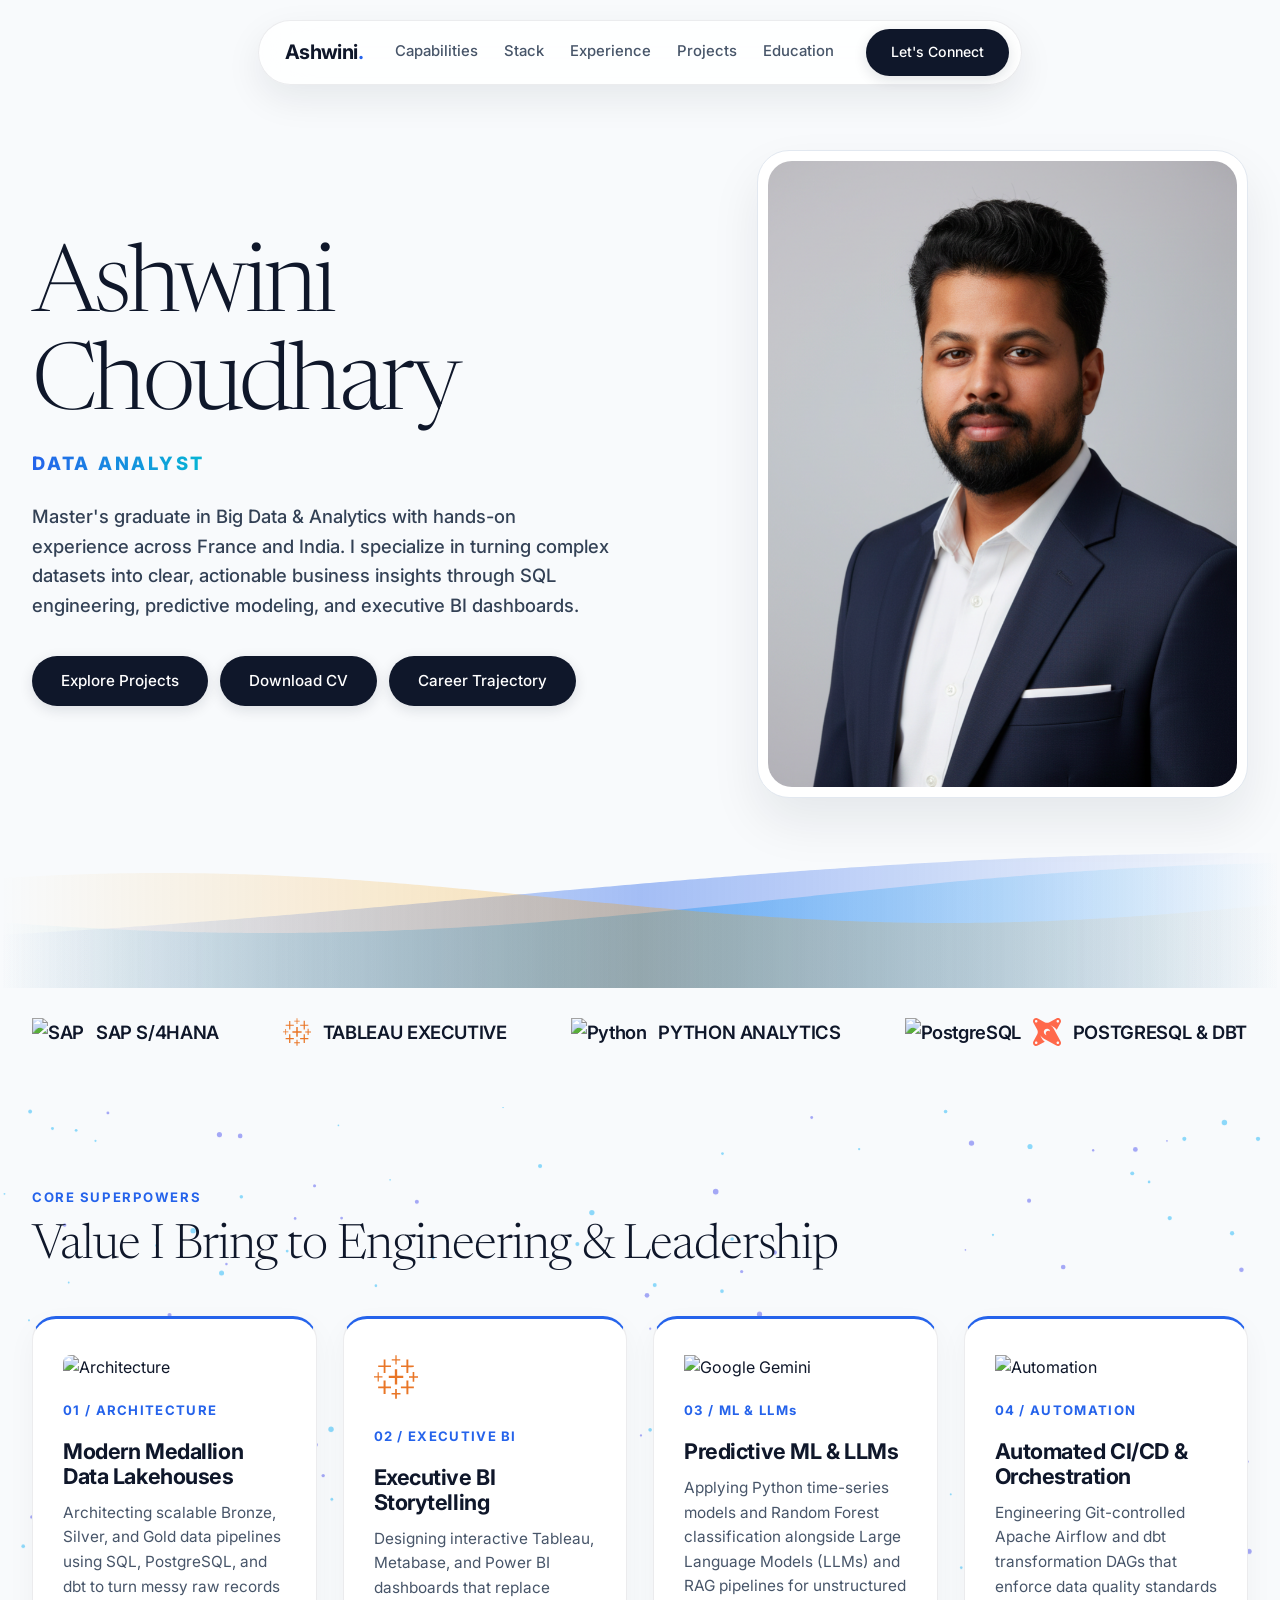
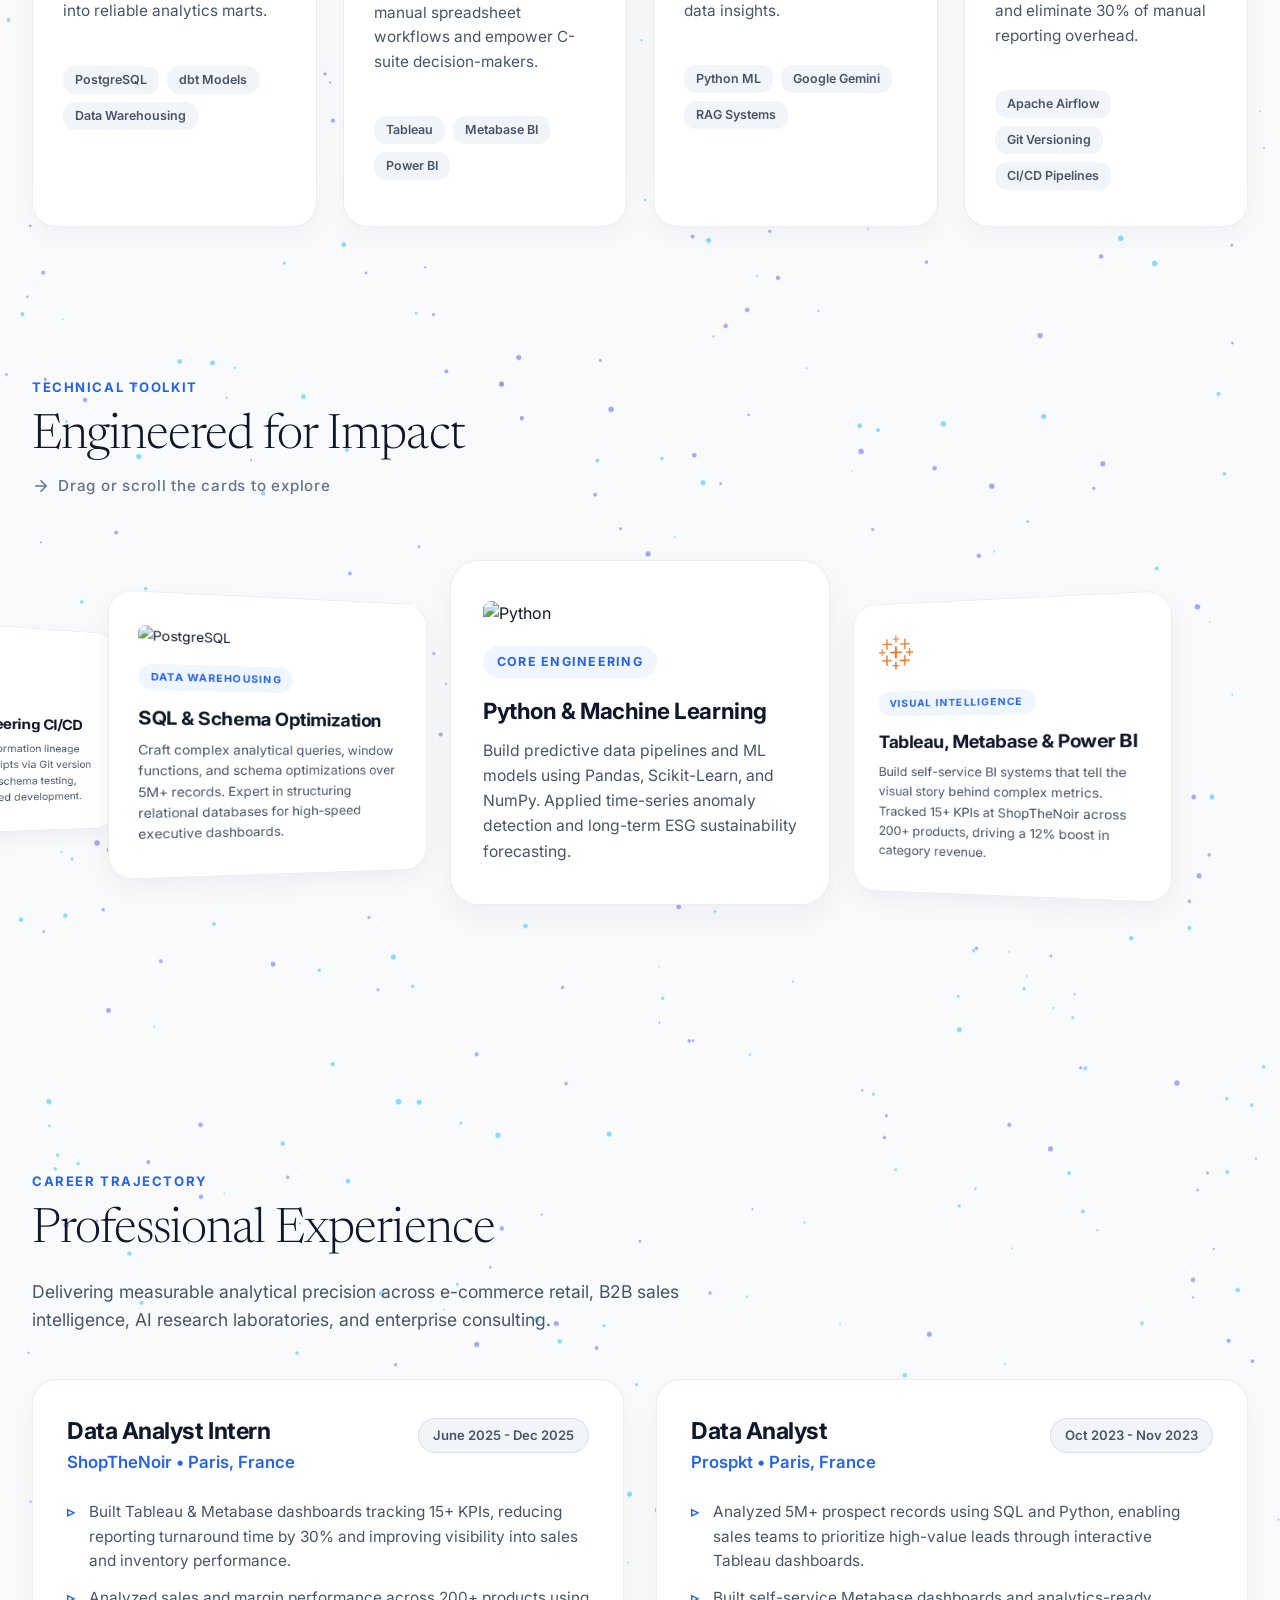
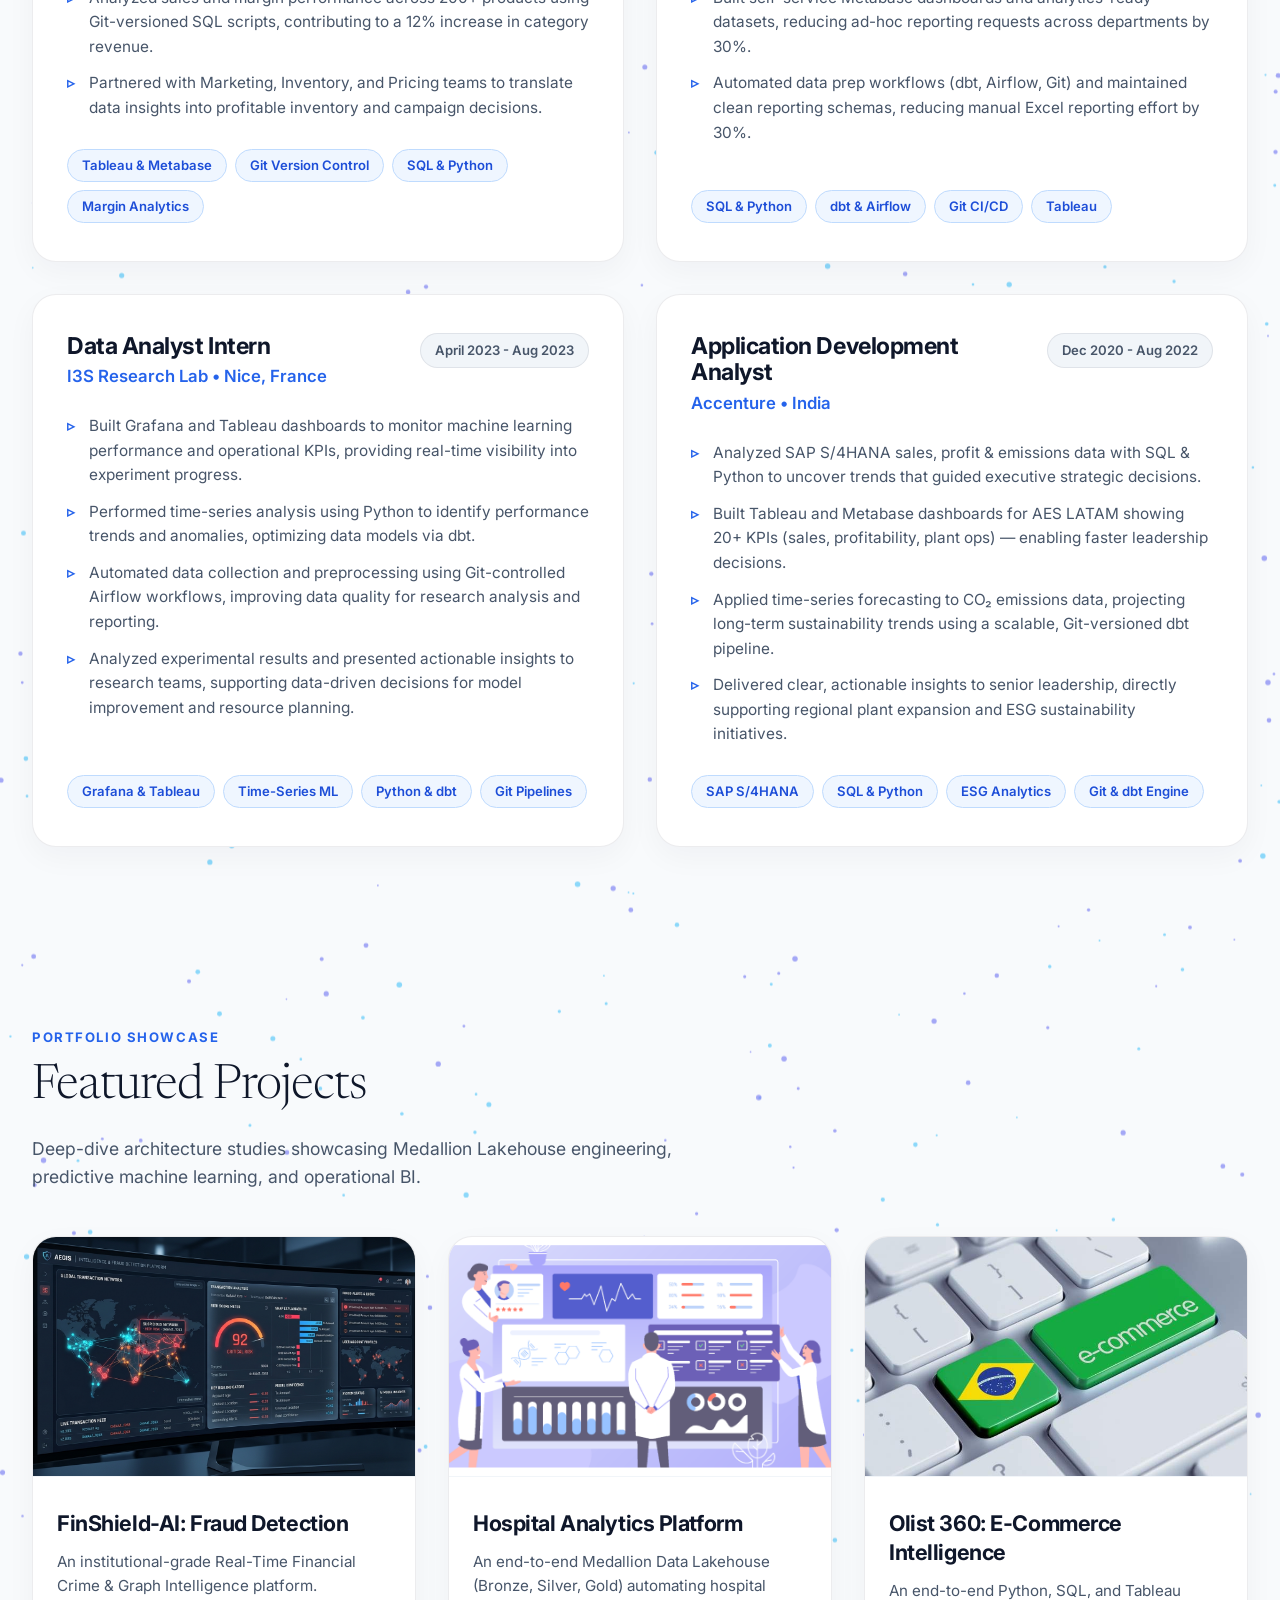
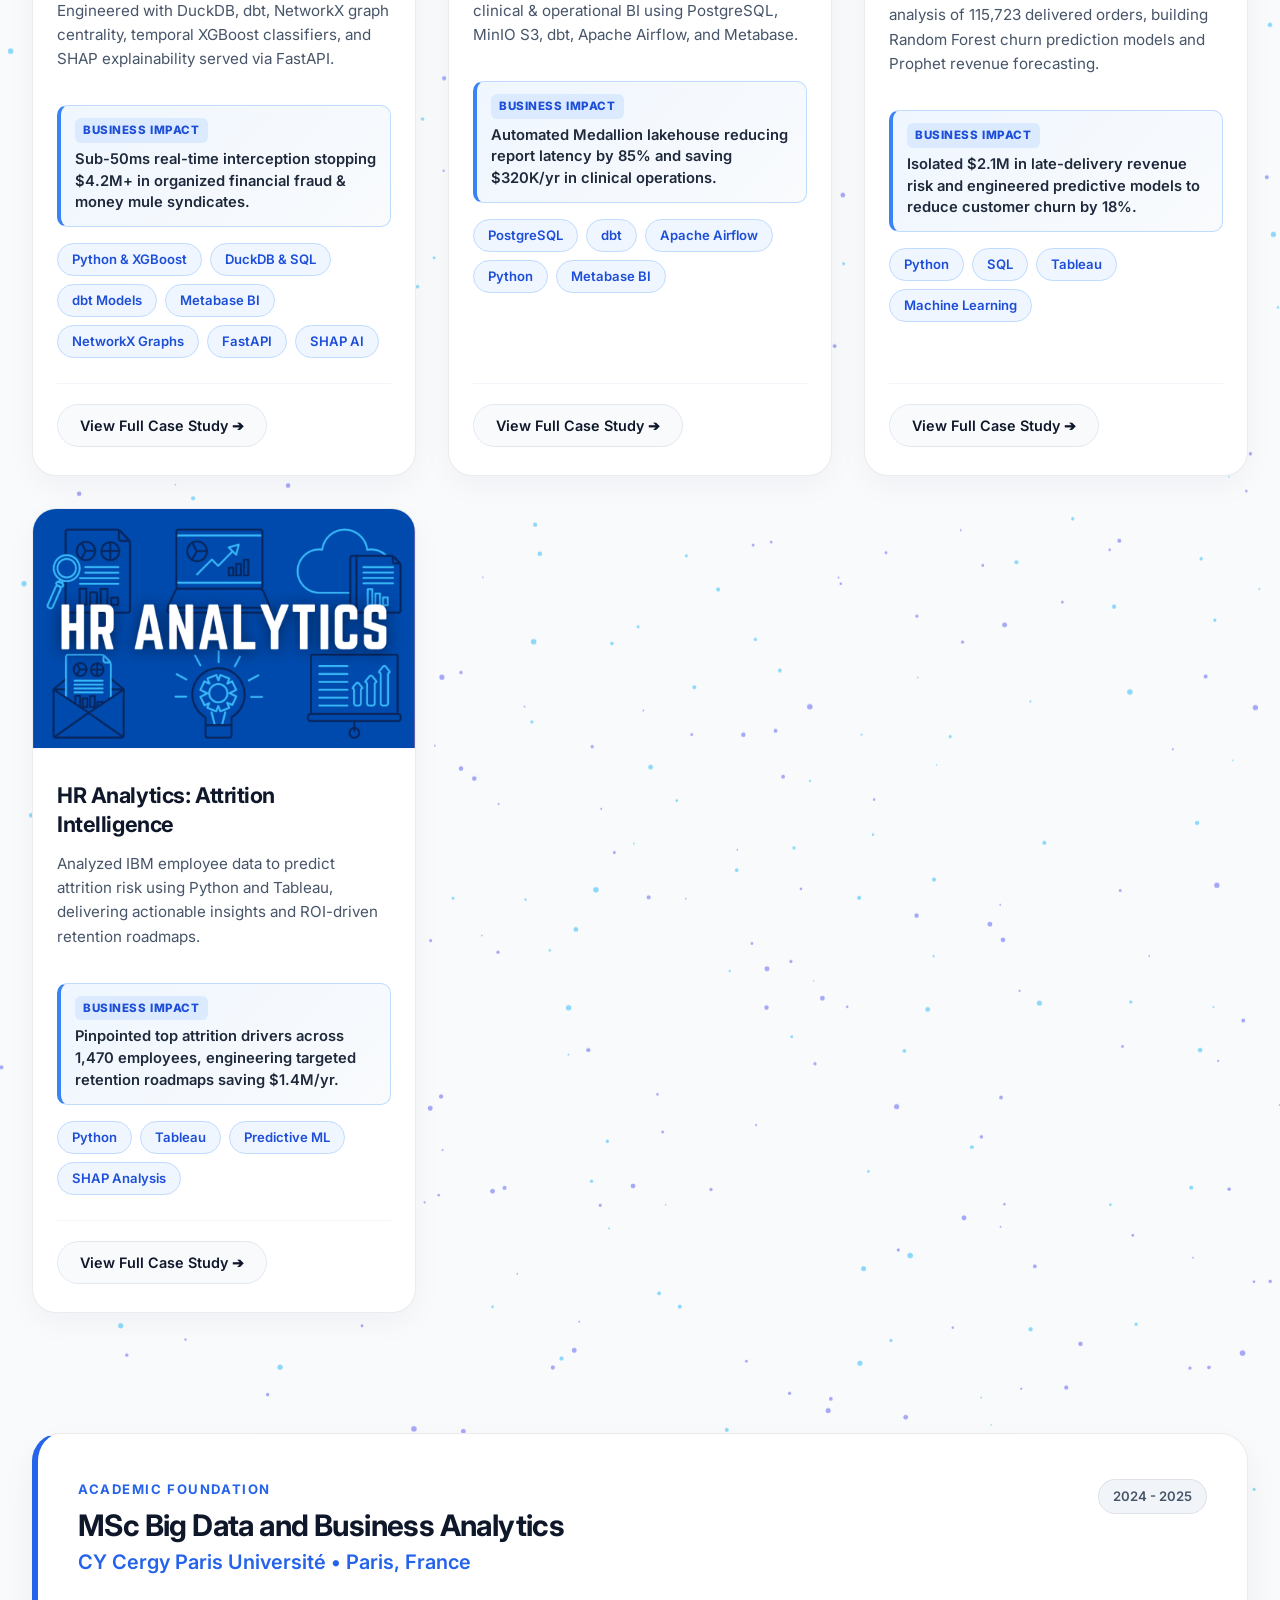
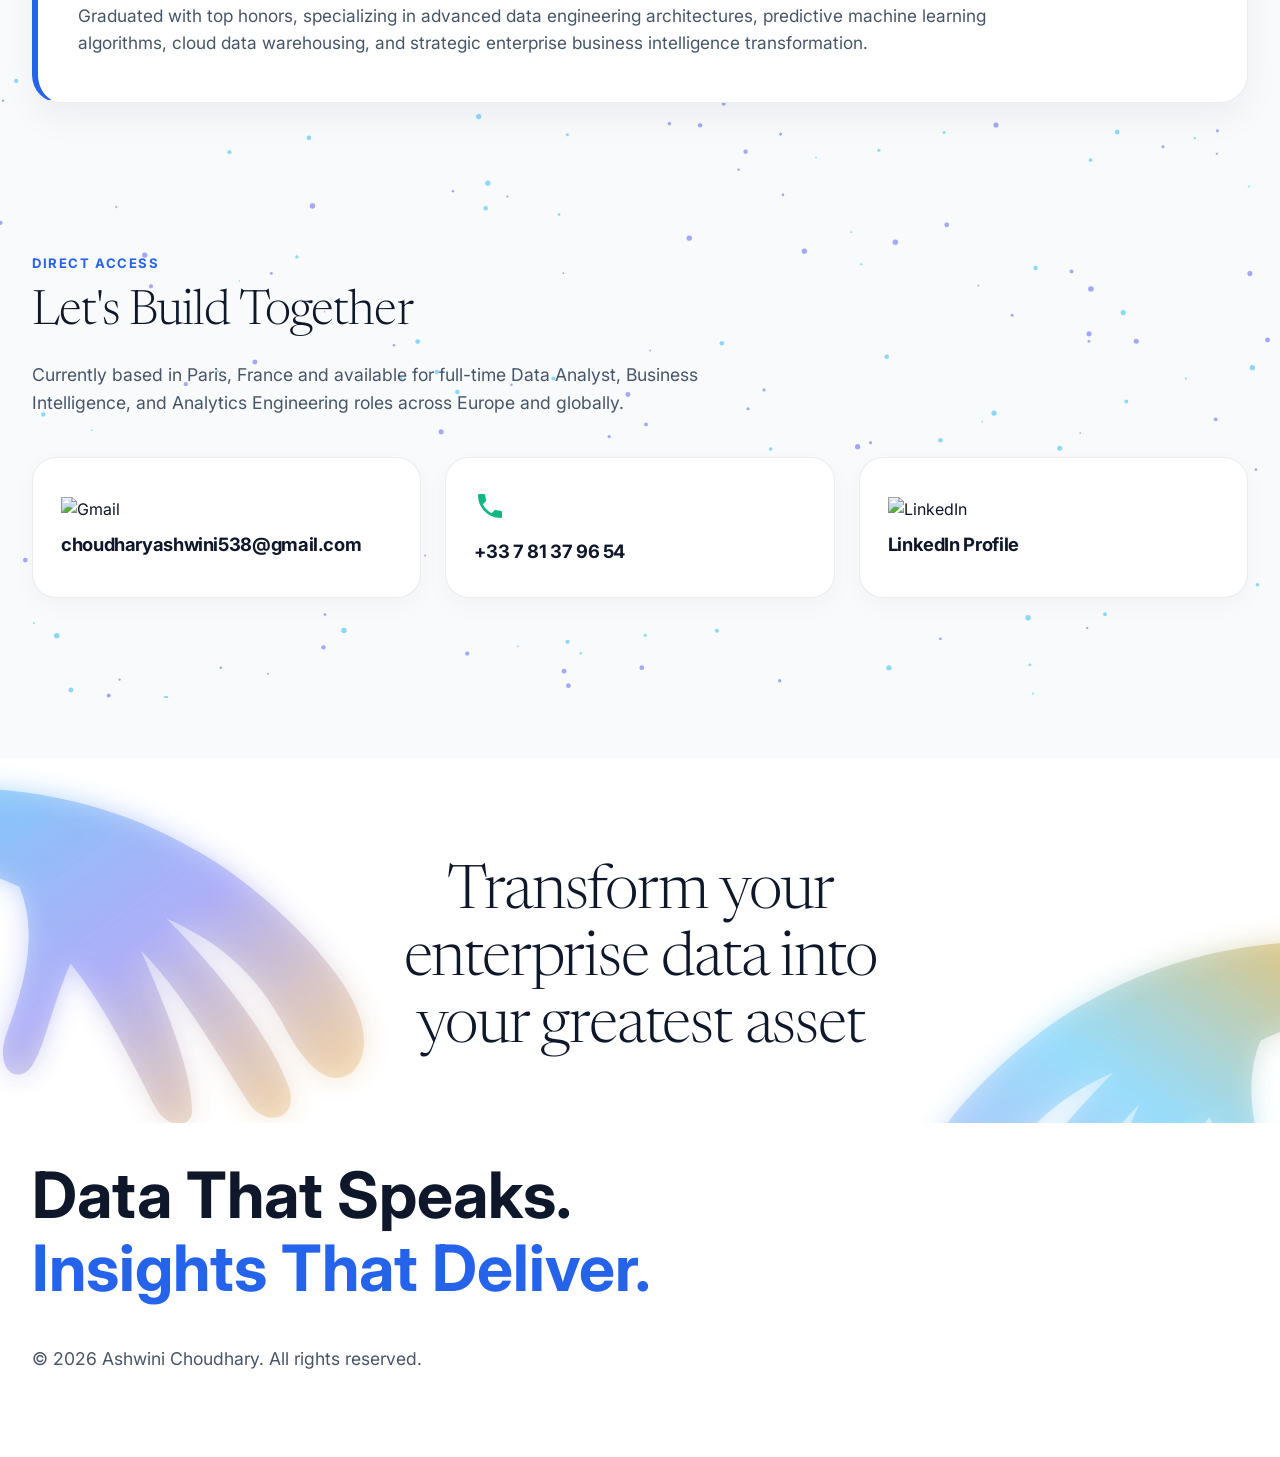
==== index.html @ 2204b040 "Deploy obfuscated production bundle" ====
<!DOCTYPE html><html lang=en><head><meta charset=UTF-8><meta name=viewport content="width=device-width,initial-scale=1"><title>Ashwini Choudhary | Executive Data & BI Analyst</title><link rel=icon type=image/svg+xml href=assets/favicon.svg><meta name=description content="Master's-trained Data & BI Analyst specializing in Medallion Data Lakehouses, SQL/dbt engineering, Python predictive modeling, and C-suite executive dashboards."><link rel=preconnect href=https://fonts.googleapis.com><link rel=preconnect href=https://fonts.gstatic.com crossorigin><link href="https://fonts.googleapis.com/css2?family=Newsreader:ital,opsz,wght@0,6..72,200..700;1,6..72,200..700&family=Inter:wght@300;400;500;600;700&display=swap" rel=stylesheet><link rel=stylesheet href=https://cdn.jsdelivr.net/npm/swiper@11/swiper-bundle.min.css><link rel=stylesheet href="style.css?v=2026.07.11-handhold"><script type=text/javascript>!function(t,e,n,c,r,s,a){t[n]=t[n]||function(){(t[n].q=t[n].q||[]).push(arguments)},(s=e.createElement(c)).async=1,s.src="https://www.clarity.ms/tag/xfutxvqrsn",(a=e.getElementsByTagName(c)[0]).parentNode.insertBefore(s,a)}(window,document,"clarity","script")</script></head><body><div class=floating-dock-wrapper><header class=floating-dock><a href=# class=logo>Ashwini<span>.</span></a><nav class=dock-nav><a href=#value>Capabilities</a> <a href=#technical-skills>Stack</a> <a href=#experience>Experience</a> <a href=#projects>Projects</a> <a href=#education>Education</a></nav><a href=#contact class="btn btn-primary dock-cta">Let's Connect</a></header></div><main><section class="hero handhold-hero"><div class="container hero-container"><div class=hero-content><h1 class=handhold-title>Ashwini Choudhary</h1><div class=hero-designation-badge><strong>DATA ANALYST</strong></div><p style=font-size:1.15rem;font-weight:500;color:#334155;margin-bottom:28px;max-width:580px;line-height:1.6>Master's graduate in Big Data & Analytics with hands-on experience across France and India. I specialize in turning complex datasets into clear, actionable business insights through SQL engineering, predictive modeling, and executive BI dashboards.</p><div class=handhold-cta-group><a href=#projects class="btn btn-handhold-primary">Explore Projects</a> <a href=assets/Ashwini_Choudhary_CV.pdf download class="btn btn-handhold-primary cv-download-btn">Download CV</a> <a href=#experience class="btn btn-handhold-primary">Career Trajectory</a></div></div><div class="hero-image fade-up"><div class=hero-image-frame><img src=assets/ashwini-hero-face.png alt="Ashwini Choudhary - Data Analyst" style=height:auto;aspect-ratio:3/4;width:100%;border-radius:24px;display:block></div></div></div></section><div class=handhold-wave-container><canvas id=silk-wave-canvas></canvas></div><section class=handhold-marquee-section><div class=marquee-track><div class=marquee-item><img class=company-logo src=https://cdn.simpleicons.org/sap alt=SAP> SAP S/4HANA</div><div class=marquee-item><img class=company-logo src=assets/tableau-colored.svg alt=Tableau> TABLEAU EXECUTIVE</div><div class=marquee-item><img class=company-logo src=https://cdn.simpleicons.org/python alt=Python> PYTHON ANALYTICS</div><div class=marquee-item><img class=company-logo src=https://cdn.simpleicons.org/postgresql alt=PostgreSQL> <img class=company-logo src=assets/dbt-colored.svg alt=dbt> POSTGRESQL & DBT</div><div class=marquee-item><img class=company-logo src=https://upload.wikimedia.org/wikipedia/commons/7/71/AirflowLogo.svg alt=Airflow> APACHE AIRFLOW</div><div class=marquee-item><img class=company-logo src=https://cdn.simpleicons.org/metabase alt=Metabase> METABASE SELF-SERVICE</div><div class=marquee-item><img class=company-logo src=https://cdn.simpleicons.org/databricks alt=Databricks> DATABRICKS ENGINE</div><div class=marquee-item><img class=company-logo src=https://cdn.simpleicons.org/git alt=Git> GIT VERSION CONTROL</div><div class=marquee-item><img class=company-logo src=https://cdn.simpleicons.org/grafana alt=Grafana> GRAFANA REAL-TIME</div><div class=marquee-item><img class=company-logo src=https://cdn.simpleicons.org/sap alt=SAP> SAP S/4HANA</div><div class=marquee-item><img class=company-logo src=assets/tableau-colored.svg alt=Tableau> TABLEAU EXECUTIVE</div><div class=marquee-item><img class=company-logo src=https://cdn.simpleicons.org/python alt=Python> PYTHON ANALYTICS</div><div class=marquee-item><img class=company-logo src=https://cdn.simpleicons.org/postgresql alt=PostgreSQL> <img class=company-logo src=assets/dbt-colored.svg alt=dbt> POSTGRESQL & DBT</div><div class=marquee-item><img class=company-logo src=https://upload.wikimedia.org/wikipedia/commons/7/71/AirflowLogo.svg alt=Airflow> APACHE AIRFLOW</div><div class=marquee-item><img class=company-logo src=https://cdn.simpleicons.org/metabase alt=Metabase> METABASE SELF-SERVICE</div><div class=marquee-item><img class=company-logo src=https://cdn.simpleicons.org/databricks alt=Databricks> DATABRICKS ENGINE</div><div class=marquee-item><img class=company-logo src=https://cdn.simpleicons.org/git alt=Git> GIT VERSION CONTROL</div><div class=marquee-item><img class=company-logo src=https://cdn.simpleicons.org/grafana alt=Grafana> GRAFANA REAL-TIME</div></div></section><div id=particle-wrapper style=position:relative;overflow:hidden;z-index:0><canvas id=particle-canvas style=position:absolute;top:0;left:0;width:100%;height:100%;z-index:-1;pointer-events:none;opacity:.8></canvas><section id=value class=bento-section><div class="container fade-up"><span class="section-tag fade-up">Core Superpowers</span><div class=fade-up style=margin-bottom:32px><h2 class="section-title left" style=margin-bottom:8px>Value I Bring to Engineering & Leadership</h2></div><div class=bento-grid><div class=bento-card><div class=card-icon-header style=margin-bottom:20px><img src=https://cdn.simpleicons.org/databricks/FF3621 alt=Architecture style=height:44px;width:auto;border-radius:8px></div><span class=card-index>01 / ARCHITECTURE</span><h3>Modern Medallion Data Lakehouses</h3><p>Architecting scalable Bronze, Silver, and Gold data pipelines using SQL, PostgreSQL, and dbt to turn messy raw records into reliable analytics marts.</p><div class=card-tags style=margin-top:20px><span>PostgreSQL</span> <span>dbt Models</span> <span>Data Warehousing</span></div></div><div class=bento-card><div class=card-icon-header style=margin-bottom:20px><img src=assets/tableau-colored.svg alt="Tableau BI" style=height:44px;width:auto;border-radius:8px></div><span class=card-index>02 / EXECUTIVE BI</span><h3>Executive BI Storytelling</h3><p>Designing interactive Tableau, Metabase, and Power BI dashboards that replace manual spreadsheet workflows and empower C-suite decision-makers.</p><div class=card-tags style=margin-top:20px><span>Tableau</span> <span>Metabase BI</span> <span>Power BI</span></div></div><div class=bento-card><div class=card-icon-header style=margin-bottom:20px><img src=https://upload.wikimedia.org/wikipedia/commons/8/8a/Google_Gemini_logo.svg alt="Google Gemini" style=height:44px;width:auto;object-fit:contain;overflow:visible></div><span class=card-index>03 / ML & LLMs</span><h3>Predictive ML & LLMs</h3><p>Applying Python time-series models and Random Forest classification alongside Large Language Models (LLMs) and RAG pipelines for unstructured data insights.</p><div class=card-tags style=margin-top:20px><span>Python ML</span> <span>Google Gemini</span> <span>RAG Systems</span></div></div><div class=bento-card><div class=card-icon-header style=margin-bottom:20px><img src=https://upload.wikimedia.org/wikipedia/commons/7/71/AirflowLogo.svg alt=Automation style=height:44px;width:auto;object-fit:contain;overflow:visible></div><span class=card-index>04 / AUTOMATION</span><h3>Automated CI/CD & Orchestration</h3><p>Engineering Git-controlled Apache Airflow and dbt transformation DAGs that enforce data quality standards and eliminate 30% of manual reporting overhead.</p><div class=card-tags style=margin-top:20px><span>Apache Airflow</span> <span>Git Versioning</span> <span>CI/CD Pipelines</span></div></div></div></div></section><section id=technical-skills class=services-scroll><div class=container><span class="section-tag fade-up">Technical Toolkit</span><div class=fade-up style=margin-bottom:32px><h2 class="section-title left" style=margin-bottom:8px>Engineered for Impact</h2><span style=color:#64748b;font-size:.95rem;font-weight:500;letter-spacing:.05em;display:flex;align-items:center;gap:8px><svg width=18 height=18 fill=none stroke=currentColor stroke-width=2 stroke-linecap=round stroke-linejoin=round viewBox="0 0 24 24"><path d="M5 12h14M12 5l7 7-7 7"/></svg> Drag or scroll the cards to explore</span></div></div><div class="swiper horizontalSwiper"><div class=swiper-wrapper><div class="swiper-slide glass-card"><div class=card-icon-header style=margin-bottom:20px><img src=https://cdn.simpleicons.org/postgresql/336791 alt=PostgreSQL style=height:44px;width:auto;border-radius:8px></div><span class=skill-category-badge>Data Warehousing</span><h3>SQL & Schema Optimization</h3><p>Craft complex analytical queries, window functions, and schema optimizations over 5M+ records. Expert in structuring relational databases for high-speed executive dashboards.</p></div><div class="swiper-slide glass-card"><div class=card-icon-header style=margin-bottom:20px><img src=https://cdn.simpleicons.org/python/3776AB alt=Python style=height:44px;width:auto;border-radius:8px></div><span class=skill-category-badge>Core Engineering</span><h3>Python & Machine Learning</h3><p>Build predictive data pipelines and ML models using Pandas, Scikit-Learn, and NumPy. Applied time-series anomaly detection and long-term ESG sustainability forecasting.</p></div><div class="swiper-slide glass-card"><div class=card-icon-header style=margin-bottom:20px><img src=assets/tableau-colored.svg alt=Tableau style=height:44px;width:auto;border-radius:8px></div><span class=skill-category-badge>Visual Intelligence</span><h3>Tableau, Metabase & Power BI</h3><p>Build self-service BI systems that tell the visual story behind complex metrics. Tracked 15+ KPIs at ShopTheNoir across 200+ products, driving a 12% boost in category revenue.</p></div><div class="swiper-slide glass-card"><div class=card-icon-header style=margin-bottom:20px><img src=assets/dbt-colored.svg alt=dbt style=height:44px;width:auto;border-radius:8px></div><span class=skill-category-badge>Automation</span><h3>dbt & Airflow Orchestration</h3><p>Automate data preparation workflows with version-controlled dbt models and Airflow DAGs. Cut manual reporting prep effort by 30% across fast-moving data teams.</p></div><div class="swiper-slide glass-card"><div class=card-icon-header style=margin-bottom:20px><img src=https://cdn.simpleicons.org/sap/008FD3 alt=SAP style=height:44px;width:auto;border-radius:8px></div><span class=skill-category-badge>Enterprise Systems</span><h3>SAP S/4HANA & Cloud ERP</h3><p>Analyzed global sales, profitability, and CO₂ emissions data at Accenture for AES LATAM. Seamlessly integrated cloud architectures with core enterprise ERP platforms.</p></div><div class="swiper-slide glass-card"><div class=card-icon-header style=margin-bottom:20px><img src=https://cdn.simpleicons.org/git/F05032 alt=Git style=height:44px;width:auto;border-radius:8px></div><span class=skill-category-badge>Version Control</span><h3>Git & Data Engineering CI/CD</h3><p>Maintain pristine transformation lineage and production SQL scripts via Git version control, automated dbt schema testing, and Docker containerized development.</p></div><div class="swiper-slide glass-card"><div class=card-icon-header style=margin-bottom:20px><img src=https://cdn.simpleicons.org/postgresql/336791 alt=PostgreSQL style=height:44px;width:auto;border-radius:8px></div><span class=skill-category-badge>Data Warehousing</span><h3>SQL & Schema Optimization</h3><p>Craft complex analytical queries, window functions, and schema optimizations over 5M+ records. Expert in structuring relational databases for high-speed executive dashboards.</p></div><div class="swiper-slide glass-card"><div class=card-icon-header style=margin-bottom:20px><img src=https://cdn.simpleicons.org/python/3776AB alt=Python style=height:44px;width:auto;border-radius:8px></div><span class=skill-category-badge>Core Engineering</span><h3>Python & Machine Learning</h3><p>Build predictive data pipelines and ML models using Pandas, Scikit-Learn, and NumPy. Applied time-series anomaly detection and long-term ESG sustainability forecasting.</p></div><div class="swiper-slide glass-card"><div class=card-icon-header style=margin-bottom:20px><img src=assets/tableau-colored.svg alt=Tableau style=height:44px;width:auto;border-radius:8px></div><span class=skill-category-badge>Visual Intelligence</span><h3>Tableau, Metabase & Power BI</h3><p>Build self-service BI systems that tell the visual story behind complex metrics. Tracked 15+ KPIs at ShopTheNoir across 200+ products, driving a 12% boost in category revenue.</p></div><div class="swiper-slide glass-card"><div class=card-icon-header style=margin-bottom:20px><img src=assets/dbt-colored.svg alt=dbt style=height:44px;width:auto;border-radius:8px></div><span class=skill-category-badge>Automation</span><h3>dbt & Airflow Orchestration</h3><p>Automate data preparation workflows with version-controlled dbt models and Airflow DAGs. Cut manual reporting prep effort by 30% across fast-moving data teams.</p></div><div class="swiper-slide glass-card"><div class=card-icon-header style=margin-bottom:20px><img src=https://cdn.simpleicons.org/sap/008FD3 alt=SAP style=height:44px;width:auto;border-radius:8px></div><span class=skill-category-badge>Enterprise Systems</span><h3>SAP S/4HANA & Cloud ERP</h3><p>Analyzed global sales, profitability, and CO₂ emissions data at Accenture for AES LATAM. Seamlessly integrated cloud architectures with core enterprise ERP platforms.</p></div><div class="swiper-slide glass-card"><div class=card-icon-header style=margin-bottom:20px><img src=https://cdn.simpleicons.org/git/F05032 alt=Git style=height:44px;width:auto;border-radius:8px></div><span class=skill-category-badge>Version Control</span><h3>Git & Data Engineering CI/CD</h3><p>Maintain pristine transformation lineage and production SQL scripts via Git version control, automated dbt schema testing, and Docker containerized development.</p></div></div></div></section><section id=experience class=experience-section><div class=container><span class="section-tag fade-up">Career Trajectory</span><h2 class="section-title left fade-up">Professional Experience</h2><p>Delivering measurable analytical precision across e-commerce retail, B2B sales intelligence, AI research laboratories, and enterprise consulting.</p><div class=exp-grid><div class="exp-card-modern fade-up"><div><div class=exp-header><div><h3 class=exp-role>Data Analyst Intern</h3><div class=exp-company>ShopTheNoir • Paris, France</div></div><span class=exp-date>June 2025 - Dec 2025</span></div><ul class=exp-list><li>Built Tableau & Metabase dashboards tracking 15+ KPIs, reducing reporting turnaround time by 30% and improving visibility into sales and inventory performance.</li><li>Analyzed sales and margin performance across 200+ products using Git-versioned SQL scripts, contributing to a 12% increase in category revenue.</li><li>Partnered with Marketing, Inventory, and Pricing teams to translate data insights into profitable inventory and campaign decisions.</li></ul></div><div class=exp-tags><span class=exp-tag>Tableau & Metabase</span> <span class=exp-tag>Git Version Control</span> <span class=exp-tag>SQL & Python</span> <span class=exp-tag>Margin Analytics</span></div></div><div class="exp-card-modern fade-up"><div><div class=exp-header><div><h3 class=exp-role>Data Analyst</h3><div class=exp-company>Prospkt • Paris, France</div></div><span class=exp-date>Oct 2023 - Nov 2023</span></div><ul class=exp-list><li>Analyzed 5M+ prospect records using SQL and Python, enabling sales teams to prioritize high-value leads through interactive Tableau dashboards.</li><li>Built self-service Metabase dashboards and analytics-ready datasets, reducing ad-hoc reporting requests across departments by 30%.</li><li>Automated data prep workflows (dbt, Airflow, Git) and maintained clean reporting schemas, reducing manual Excel reporting effort by 30%.</li></ul></div><div class=exp-tags><span class=exp-tag>SQL & Python</span> <span class=exp-tag>dbt & Airflow</span> <span class=exp-tag>Git CI/CD</span> <span class=exp-tag>Tableau</span></div></div><div class="exp-card-modern fade-up"><div><div class=exp-header><div><h3 class=exp-role>Data Analyst Intern</h3><div class=exp-company>I3S Research Lab • Nice, France</div></div><span class=exp-date>April 2023 - Aug 2023</span></div><ul class=exp-list><li>Built Grafana and Tableau dashboards to monitor machine learning performance and operational KPIs, providing real-time visibility into experiment progress.</li><li>Performed time-series analysis using Python to identify performance trends and anomalies, optimizing data models via dbt.</li><li>Automated data collection and preprocessing using Git-controlled Airflow workflows, improving data quality for research analysis and reporting.</li><li>Analyzed experimental results and presented actionable insights to research teams, supporting data-driven decisions for model improvement and resource planning.</li></ul></div><div class=exp-tags><span class=exp-tag>Grafana & Tableau</span> <span class=exp-tag>Time-Series ML</span> <span class=exp-tag>Python & dbt</span> <span class=exp-tag>Git Pipelines</span></div></div><div class="exp-card-modern fade-up"><div><div class=exp-header><div><h3 class=exp-role>Application Development Analyst</h3><div class=exp-company>Accenture • India</div></div><span class=exp-date>Dec 2020 - Aug 2022</span></div><ul class=exp-list><li>Analyzed SAP S/4HANA sales, profit & emissions data with SQL & Python to uncover trends that guided executive strategic decisions.</li><li>Built Tableau and Metabase dashboards for AES LATAM showing 20+ KPIs (sales, profitability, plant ops) — enabling faster leadership decisions.</li><li>Applied time-series forecasting to CO₂ emissions data, projecting long-term sustainability trends using a scalable, Git-versioned dbt pipeline.</li><li>Delivered clear, actionable insights to senior leadership, directly supporting regional plant expansion and ESG sustainability initiatives.</li></ul></div><div class=exp-tags><span class=exp-tag>SAP S/4HANA</span> <span class=exp-tag>SQL & Python</span> <span class=exp-tag>ESG Analytics</span> <span class=exp-tag>Git & dbt Engine</span></div></div></div></div></section><section id=projects class=projects-section><div class=container><span class="section-tag fade-up">Portfolio Showcase</span><h2 class="section-title left fade-up">Featured Projects</h2><p>Deep-dive architecture studies showcasing Medallion Lakehouse engineering, predictive machine learning, and operational BI.</p><div class=grid-3col><a href=finshield-analytics.html class="project-card-link fade-up"><div class=project-card-modern><div class=project-thumb><img src=assets/finshield-hero.jpg alt="FinShield-AI: Real-Time Fraud & Graph Intelligence Platform"></div><div class=project-details><h3 class=project-title-modern>FinShield-AI: Fraud Detection</h3><p class=project-desc-modern>An institutional-grade Real-Time Financial Crime & Graph Intelligence platform. Engineered with DuckDB, dbt, NetworkX graph centrality, temporal XGBoost classifiers, and SHAP explainability served via FastAPI.</p><div class=project-impact-banner><span class=impact-label>BUSINESS IMPACT</span> <span class=impact-value>Sub-50ms real-time interception stopping $4.2M+ in organized financial fraud & money mule syndicates.</span></div><div class=project-tags-modern><span class=exp-tag>Python & XGBoost</span> <span class=exp-tag>DuckDB & SQL</span> <span class=exp-tag>dbt Models</span> <span class=exp-tag>Metabase BI</span> <span class=exp-tag>NetworkX Graphs</span> <span class=exp-tag>FastAPI</span> <span class=exp-tag>SHAP AI</span></div><div class=project-btn-container><span class=card-btn>View Full Case Study ➔</span></div></div></div></a><a href=hospital-analytics.html class="project-card-link fade-up"><div class=project-card-modern><div class=project-thumb><img src=assets/hospital-hero.png alt="Hospital Analytics Platform: End-to-End Clinical & Operational BI"></div><div class=project-details><h3 class=project-title-modern>Hospital Analytics Platform</h3><p class=project-desc-modern>An end-to-end Medallion Data Lakehouse (Bronze, Silver, Gold) automating hospital clinical & operational BI using PostgreSQL, MinIO S3, dbt, Apache Airflow, and Metabase.</p><div class=project-impact-banner><span class=impact-label>BUSINESS IMPACT</span> <span class=impact-value>Automated Medallion lakehouse reducing report latency by 85% and saving $320K/yr in clinical operations.</span></div><div class=project-tags-modern><span class=exp-tag>PostgreSQL</span> <span class=exp-tag>dbt</span> <span class=exp-tag>Apache Airflow</span> <span class=exp-tag>Python</span> <span class=exp-tag>Metabase BI</span></div><div class=project-btn-container><span class=card-btn>View Full Case Study ➔</span></div></div></div></a><a href=olist.html class="project-card-link fade-up"><div class=project-card-modern><div class=project-thumb><img src=assets/olist-hero.jpg alt="Olist 360: E-Commerce Pricing & Churn Intelligence"></div><div class=project-details><h3 class=project-title-modern>Olist 360: E-Commerce Intelligence</h3><p class=project-desc-modern>An end-to-end Python, SQL, and Tableau analysis of 115,723 delivered orders, building Random Forest churn prediction models and Prophet revenue forecasting.</p><div class=project-impact-banner><span class=impact-label>BUSINESS IMPACT</span> <span class=impact-value>Isolated $2.1M in late-delivery revenue risk and engineered predictive models to reduce customer churn by 18%.</span></div><div class=project-tags-modern><span class=exp-tag>Python</span> <span class=exp-tag>SQL</span> <span class=exp-tag>Tableau</span> <span class=exp-tag>Machine Learning</span></div><div class=project-btn-container><span class=card-btn>View Full Case Study ➔</span></div></div></div></a><a href=hr-analytics.html class="project-card-link fade-up"><div class=project-card-modern><div class=project-thumb><img src=assets/hr-hero.png alt="HR Analytics: IBM Employee Attrition & Retention Intelligence"></div><div class=project-details><h3 class=project-title-modern>HR Analytics: Attrition Intelligence</h3><p class=project-desc-modern>Analyzed IBM employee data to predict attrition risk using Python and Tableau, delivering actionable insights and ROI-driven retention roadmaps.</p><div class=project-impact-banner><span class=impact-label>BUSINESS IMPACT</span> <span class=impact-value>Pinpointed top attrition drivers across 1,470 employees, engineering targeted retention roadmaps saving $1.4M/yr.</span></div><div class=project-tags-modern><span class=exp-tag>Python</span> <span class=exp-tag>Tableau</span> <span class=exp-tag>Predictive ML</span> <span class=exp-tag>SHAP Analysis</span></div><div class=project-btn-container><span class=card-btn>View Full Case Study ➔</span></div></div></div></a></div></div></section><section id=education class=projects-section style=padding-top:20px;padding-bottom:70px><div class=container><div class="education-card fade-up"><div class=exp-header><div><span class="section-tag fade-up" style=margin-bottom:8px>Academic Foundation</span><h3 class=exp-role style=font-size:1.85rem>MSc Big Data and Business Analytics</h3><div class=exp-company style=font-size:1.25rem>CY Cergy Paris Université • Paris, France</div></div><span class=exp-date>2024 - 2025</span></div><p style=margin-bottom:0;max-width:950px;font-size:1.08rem;color:#475569>Graduated with top honors, specializing in advanced data engineering architectures, predictive machine learning algorithms, cloud data warehousing, and strategic enterprise business intelligence transformation.</p></div></div></section><section id=contact class=contact-section><div class="container fade-up"><span class="section-tag fade-up">Direct Access</span><h2 class="section-title left fade-up">Let's Build Together</h2><p>Currently based in Paris, France and available for full-time Data Analyst, Business Intelligence, and Analytics Engineering roles across Europe and globally.</p><div class=contact-grid><a href=mailto:choudharyashwini538@gmail.com class=contact-box><div class=contact-info><div style=margin-bottom:12px><img src=https://upload.wikimedia.org/wikipedia/commons/7/7e/Gmail_icon_%282020%29.svg alt=Gmail width=32 height=32></div><h3>choudharyashwini538@gmail.com</h3></div></a><a href=tel:+33781379654 class=contact-box><div class=contact-info><div style=margin-bottom:12px><svg xmlns=http://www.w3.org/2000/svg width=32 height=32 viewBox="0 0 24 24" fill=#10B981><path d="M20 15.5c-1.25 0-2.45-.2-3.57-.57-.35-.11-.74-.03-1.02.24l-2.2 2.2c-2.83-1.44-5.15-3.75-6.59-6.59l2.2-2.21c.28-.26.36-.65.25-1C8.7 6.45 8.5 5.25 8.5 4c0-.55-.45-1-1-1H4c-.55 0-1 .45-1 1 0 9.39 7.61 17 17 17 .55 0 1-.45 1-1v-3.5c0-.55-.45-1-1-1z"/></svg></div><h3>+33 7 81 37 96 54</h3></div></a><a href=https://www.linkedin.com/in/ashwini-choudhary-/ target=_blank rel="noopener noreferrer" class=contact-box><div class=contact-info><div style=margin-bottom:12px><img src=https://upload.wikimedia.org/wikipedia/commons/8/81/LinkedIn_icon.svg alt=LinkedIn width=32 height=32></div><h3>LinkedIn Profile</h3></div></a></div></div></section></div><section class="handhold-hands-section fade-up"><div class="reaching-hand left-hand"><svg viewBox="0 0 450 280" fill=none xmlns=http://www.w3.org/2000/svg><defs><linearGradient id=handGradLeft x1=0% y1=0% x2=100% y2=100%><stop offset=0% stop-color=#38BDF8 stop-opacity=0.5 /><stop offset=50% stop-color=#6366F1 stop-opacity=0.35 /><stop offset=100% stop-color=#F59E0B stop-opacity=0.25 /></linearGradient><filter id=handGlowLeft x=-20% y=-20% width=140% height=140%><feGaussianBlur stdDeviation=10 result=blur /><feComposite in=SourceGraphic in2=blur operator=over /></filter></defs><path filter=url(#handGlowLeft) d="M-40 20 C60 10 140 30 200 65 C230 80 280 120 310 160 C330 185 345 220 325 240 C305 255 285 230 270 200 C250 165 225 140 180 120 C220 160 260 210 275 250 C285 275 260 285 245 265 C225 235 195 180 160 145 C180 190 200 240 200 270 C200 285 180 285 170 265 C155 235 130 185 105 155 C90 190 85 220 75 235 C65 250 45 240 55 210 C70 170 80 130 65 95 C30 80 -10 65 -40 50 Z" fill=url(#handGradLeft) /></svg></div><div class=hands-center-content><h2 class=hands-headline>Transform your enterprise data into your greatest asset</h2></div><div class="reaching-hand right-hand"><svg viewBox="0 0 450 280" fill=none xmlns=http://www.w3.org/2000/svg><defs><linearGradient id=handGradRight x1=100% y1=0% x2=0% y2=100%><stop offset=0% stop-color=#F59E0B stop-opacity=0.5 /><stop offset=50% stop-color=#38BDF8 stop-opacity=0.35 /><stop offset=100% stop-color=#6366F1 stop-opacity=0.25 /></linearGradient><filter id=handGlowRight x=-20% y=-20% width=140% height=140%><feGaussianBlur stdDeviation=10 result=blur /><feComposite in=SourceGraphic in2=blur operator=over /></filter></defs><path filter=url(#handGlowRight) d="M490 140 C390 130 310 150 250 185 C220 200 170 240 140 280 C120 305 105 340 125 360 C145 375 165 350 180 320 C200 285 225 260 270 240 C230 280 190 330 175 370 C165 395 190 405 205 385 C225 355 255 300 290 265 C270 310 250 360 250 390 C250 405 270 405 280 385 C295 355 320 305 345 275 C360 310 365 340 375 355 C385 370 405 360 395 330 C380 290 370 250 385 215 C420 200 460 185 490 170 Z" fill=url(#handGradRight) /></svg></div></section><section class=tagline-section><div class=container><div class="tagline-banner-text fade-up">Data That Speaks.<br><span>Insights That Deliver.</span></div><div class=copyright-text><p>© 2026 Ashwini Choudhary. All rights reserved.</p></div></div></section></main><script src=https://cdn.jsdelivr.net/npm/swiper@11/swiper-bundle.min.js></script><script src="script.js?v=1.1.4"></script></body></html>
---- style.css ----
@import url(https://fonts.googleapis.com/css2?family=DM+Sans:ital,opsz,wght@0,9..40,100..1000;1,9..40,100..1000&family=Inter:opsz,wght@14..32,100..900&family=Newsreader:ital,opsz,wght@0,6..72,200..700;1,6..72,200..700&display=swap);:root{--raw-color-white:#ffffff;--raw-color-neutral-100:#ededed;--raw-color-neutral-200:#e5e5e5;--raw-color-neutral-800:#262626;--raw-color-neutral-900:#171717;--raw-color-neutral-950:#0a0a0a;--raw-color-slate-50:#f8fafc;--raw-color-slate-900:#0f172a;--raw-color-blue-600:#2563eb;--raw-color-blue-700:#1d4ed8;--raw-duration-fast:150ms;--raw-duration-normal:280ms;--raw-duration-spring:500ms;--raw-ease-spring:cubic-bezier(0.16, 1, 0.3, 1);--raw-ease-entrance:cubic-bezier(0.22, 1, 0.36, 1);--background:var(--raw-color-slate-50);--foreground:var(--raw-color-slate-900);--surface:var(--raw-color-white);--surface-raised:#f1f5f9;--border-color:rgba(15, 23, 42, 0.08);--border-color-hover:rgba(37, 99, 235, 0.4);--action-primary:var(--raw-color-slate-900);--action-primary-hover:var(--raw-color-blue-600);--action-accent:var(--raw-color-blue-600);--duration-fast:var(--raw-duration-fast);--duration-normal:var(--raw-duration-normal);--duration-spring:var(--raw-duration-spring);--ease-spring:var(--raw-ease-spring);--ease-entrance:var(--raw-ease-entrance)}*{margin:0;padding:0;box-sizing:border-box}html{scroll-behavior:smooth}body{font-family:Inter,-apple-system,BlinkMacSystemFont,sans-serif;line-height:1.6;color:var(--foreground);background-color:var(--background);overflow-x:hidden}.ambient-canvas{position:fixed;top:0;left:0;width:100vw;height:100vh;z-index:-1;overflow:hidden;pointer-events:none;background-color:var(--background)}.ambient-orb{position:absolute;border-radius:50%;filter:blur(100px);opacity:.45;animation:25s ease-in-out infinite alternate floatOrb}.orb-1{width:50vw;height:50vw;background:radial-gradient(circle,rgba(56,189,248,.35) 0,rgba(56,189,248,0) 70%);top:-10%;left:-10%;animation-duration:25s}.orb-2{width:60vw;height:60vw;background:radial-gradient(circle,rgba(99,102,241,.25) 0,rgba(99,102,241,0) 70%);bottom:-20%;right:-10%;animation-delay:-5s;animation-duration:28s}.orb-3{width:45vw;height:45vw;background:radial-gradient(circle,rgba(52,211,153,.18) 0,rgba(52,211,153,0) 70%);top:30%;left:30%;animation-delay:-10s;animation-duration:32s}@keyframes floatOrb{0%,100%{transform:translate(0,0) scale(1)}33%{transform:translate(6vw,8vh) scale(1.08)}66%{transform:translate(-4vw,-6vh) scale(.92)}}::selection{background:var(--action-accent);color:var(--surface)}#bg-canvas{position:fixed;top:0;left:0;width:100vw;height:100vh;z-index:-1;pointer-events:none}section[id]{scroll-margin-top:110px}.container{max-width:1280px;margin:0 auto;padding:0 32px}h1,h2,h3,h4{font-weight:700;letter-spacing:-.02em;line-height:1.15;color:#0f172a}h1{font-family:Newsreader,"Playfair Display",serif;font-weight:300;font-size:clamp(2.8rem, 5vw, 4.4rem);letter-spacing:-.025em;line-height:1.12;margin-bottom:.8rem}h2{font-family:Newsreader,"Playfair Display",serif;font-weight:300;font-size:clamp(2.2rem, 3.8vw, 3.2rem);letter-spacing:-.02em;line-height:1.18;margin-bottom:1.2rem}h3{font-size:1.55rem;margin-bottom:.7rem}p{font-size:1.1rem;color:#475569;max-width:680px;margin-bottom:1.5rem}.highlight{color:#2563eb;font-weight:700}.handhold-top-bar{display:block;width:100%;background:#f2f1ed;color:#0f172a;text-align:center;padding:11px 16px;text-decoration:none;font-size:.875rem;font-weight:400;letter-spacing:-.015em;border-bottom:1px solid #e6e5e0;transition:background .2s;z-index:1100;position:relative}.handhold-top-bar:hover{background:#e8e7e3}.top-bar-cta{font-weight:600;margin-left:6px;color:#2563eb}.handhold-title{font-family:Newsreader,"Playfair Display",serif;font-weight:300;font-size:clamp(3.8rem, 7.5vw, 5.8rem);line-height:1.05;letter-spacing:-.04em;color:#0f172a}.handhold-cta-group{margin-top:36px;display:flex;gap:12px;flex-wrap:wrap;align-items:center}.btn{display:inline-flex;align-items:center;gap:10px;padding:12px 28px;border-radius:9999px;text-decoration:none;font-weight:500;font-size:.95rem;transition:all var(--duration-normal) var(--ease-spring);border:1px solid transparent;cursor:pointer}.btn-handhold-primary,.btn-primary{background:var(--action-primary);color:var(--surface);box-shadow:0 4px 14px rgba(15,23,42,.12)}.btn-handhold-primary:hover,.btn-primary:hover{background:var(--action-primary-hover);color:var(--surface);transform:translateY(-3px) scale(1.02);box-shadow:0 12px 28px rgba(37,99,235,.28)}.btn-handhold-secondary,.btn-secondary{background:var(--surface-raised);color:var(--foreground);border:1px solid var(--border-color)}.btn-handhold-secondary:hover,.btn-secondary:hover{background:#e2e8f0;transform:translateY(-3px) scale(1.02);border-color:var(--border-color-hover)}.floating-dock-wrapper{position:fixed;top:20px;left:0;right:0;z-index:1000;display:flex;justify-content:center;pointer-events:none}.floating-dock{pointer-events:auto;background:rgba(255,255,255,.85);backdrop-filter:blur(24px);-webkit-backdrop-filter:blur(24px);border:1px solid var(--border-color);border-radius:60px;padding:8px 12px 8px 26px;display:flex;align-items:center;gap:32px;box-shadow:0 14px 36px rgba(15,23,42,.08);transition:all var(--duration-normal) var(--ease-spring)}.floating-dock:hover{border-color:rgba(37,99,235,.25);box-shadow:0 18px 44px rgba(15,23,42,.12)}.floating-dock .logo{font-size:1.25rem;font-weight:700;color:var(--foreground);text-decoration:none;letter-spacing:-.03em;transition:transform var(--duration-fast) var(--ease-spring)}.floating-dock .logo:hover{transform:scale(1.05)}.floating-dock .logo span{color:var(--action-accent)}.dock-nav{display:flex;align-items:center;gap:26px}.dock-nav a{text-decoration:none;color:#475569;font-size:.93rem;font-weight:500;transition:all var(--duration-fast) var(--ease-spring)}.dock-nav a:hover{color:var(--action-accent);transform:translateY(-1px)}.dock-cta{padding:11px 24px!important;font-size:.88rem!important}.hero{padding:150px 0 90px;position:relative}.hero-status-pill{display:inline-flex;align-items:center;gap:10px;background:#eff6ff;border:1px solid #bfdbfe;color:#1d4ed8;padding:6px 18px;border-radius:50px;font-size:.82rem;font-weight:600;letter-spacing:.05em;text-transform:uppercase;margin-bottom:22px}.status-dot{width:8px;height:8px;border-radius:50%;background:#10b981;box-shadow:0 0 8px #10b981;display:inline-block;animation:2s infinite pulseGlow}@keyframes pulseGlow{0%,100%{opacity:1;transform:scale(1)}50%{opacity:.5;transform:scale(1.15)}}.hero-container{display:grid;grid-template-columns:1.15fr 0.85fr;gap:60px;align-items:center}.hero-designation-badge{margin-bottom:24px}.hero-designation-badge strong{font-size:1.15rem;font-weight:800;letter-spacing:.15em;text-transform:uppercase;background:linear-gradient(90deg,#2563eb,#06b6d4,#2563eb);background-size:200% auto;-webkit-background-clip:text;-webkit-text-fill-color:transparent;animation:3s linear infinite gradientShimmer}@keyframes gradientShimmer{to{background-position:200% center}}.typewriter-wrapper{min-height:48px;margin-bottom:12px}#typed-output{font-size:1.25rem;font-weight:500;color:#334155;border-right:3px solid #2563eb;padding-right:6px;animation:.75s step-end infinite blink}@keyframes blink{from,to{border-color:transparent}50%{border-color:#2563eb}}.hero-kpi-bar{display:grid;grid-template-columns:repeat(3,1fr);gap:16px;margin-top:38px;padding-top:30px;border-top:1px solid #e2e8f0}.kpi-stat-card{background:#fff;border:1px solid #e2e8f0;border-radius:16px;padding:18px 20px;box-shadow:0 4px 14px rgba(15,23,42,.03);transition:.3s}.kpi-stat-card:hover{border-color:#2563eb;transform:translateY(-2px);box-shadow:0 10px 24px rgba(37,99,235,.08)}.kpi-num{font-size:1.45rem;font-weight:700;color:#2563eb;line-height:1.1;margin-bottom:4px}.kpi-label{font-size:.82rem;color:#64748b;line-height:1.35}.hero-image-frame{position:relative;border-radius:32px;padding:10px;background:#fff;border:1px solid #e2e8f0;box-shadow:0 24px 50px rgba(15,23,42,.08)}.hero-image-frame img{width:100%;height:420px;object-fit:cover;object-position:center center;border-radius:24px;display:block}.bento-section{padding:80px 0 90px}.section-tag{font-size:.82rem;font-weight:700;letter-spacing:.12em;text-transform:uppercase;color:#2563eb;margin-bottom:10px;display:block}.bento-grid{display:grid;grid-template-columns:repeat(auto-fit,minmax(280px,1fr));gap:26px;margin-top:40px}.bento-card{background:var(--surface);border:1px solid var(--border-color);border-top:3px solid var(--action-accent);border-radius:24px;padding:36px 30px;transition:all var(--duration-normal) var(--ease-spring);display:flex;flex-direction:column;box-shadow:0 10px 30px rgba(15,23,42,.04)}.bento-card:hover{border-color:var(--action-accent);transform:translateY(-6px) scale(1.012);box-shadow:0 20px 40px rgba(37,99,235,.12)}.card-index{font-size:.82rem;font-weight:700;letter-spacing:.1em;color:var(--action-accent);margin-bottom:18px;display:block;font-family:Inter,monospace}.bento-card h3{font-size:1.35rem;margin-bottom:12px;color:var(--foreground)}.bento-card p{font-size:.96rem;color:#475569;margin-bottom:22px}.card-tags{margin-top:auto;display:flex;flex-wrap:wrap;gap:8px}.card-tags span{background:var(--surface-raised);color:#475569;font-size:.78rem;font-weight:600;padding:4px 12px;border-radius:12px;transition:background var(--duration-fast) var(--ease-spring)}.bento-card:hover .card-tags span{background:#e2e8f0}.services-scroll{padding:60px 0 100px;position:relative;overflow:hidden}.swiper{width:100%;padding-top:30px!important;padding-bottom:60px!important}.superpowerSwiper{padding-top:10px!important}.swiper-slide{width:380px!important}.glass-card{background:var(--surface);border:1px solid var(--border-color);border-radius:28px;padding:40px 32px;height:100%;transition:all var(--duration-normal) var(--ease-spring);box-shadow:0 12px 35px rgba(15,23,42,.05)}.swiper-slide-active .glass-card{border-color:var(--action-accent);transform:scale(1.03);box-shadow:0 20px 50px rgba(37,99,235,.15)}.skill-category-badge{display:inline-block;font-size:.78rem;font-weight:700;letter-spacing:.1em;text-transform:uppercase;color:var(--action-accent);background:#eff6ff;padding:6px 14px;border-radius:20px;margin-bottom:20px}.glass-card h3{font-size:1.4rem;margin-bottom:14px;color:var(--foreground)}.glass-card p{font-size:.98rem;color:#475569;margin-bottom:0}.experience-section{padding:80px 0 100px}.exp-grid{display:grid;grid-template-columns:repeat(auto-fit,minmax(520px,1fr));gap:32px;margin-top:45px}.exp-card-modern{background:var(--surface);border:1px solid var(--border-color);border-radius:24px;padding:38px 34px;transition:all var(--duration-normal) var(--ease-spring);display:flex;flex-direction:column;justify-content:space-between;box-shadow:0 10px 30px rgba(15,23,42,.04)}.exp-card-modern:hover{border-color:var(--action-accent);transform:translateY(-6px) scale(1.012);box-shadow:0 20px 45px rgba(37,99,235,.12)}.exp-header{display:flex;justify-content:space-between;align-items:flex-start;margin-bottom:24px;gap:15px}.exp-role{font-size:1.45rem;font-weight:700;color:var(--foreground);margin-bottom:4px}.exp-company{font-size:1.05rem;color:var(--action-accent);font-weight:600}.exp-date{background:var(--surface-raised);border:1px solid var(--border-color);padding:6px 14px;border-radius:20px;font-size:.82rem;font-weight:600;color:#475569;white-space:nowrap}.exp-list{list-style:none;margin-bottom:28px}.exp-list li{position:relative;padding-left:22px;margin-bottom:12px;font-size:.96rem;color:#475569;line-height:1.6}.exp-list li::before{content:"▹";position:absolute;left:0;top:0;color:var(--action-accent);font-weight:700}.exp-tags{display:flex;flex-wrap:wrap;gap:8px}.exp-tag{background:#eff6ff;border:1px solid #bfdbfe;padding:5px 14px;border-radius:20px;font-size:.82rem;font-weight:600;color:#1d4ed8}.projects-section{padding:80px 0 100px}.grid-3col{display:grid;grid-template-columns:repeat(auto-fit,minmax(360px,1fr));gap:32px;margin-top:45px}.project-card-link{text-decoration:none;color:inherit;display:block;border-radius:24px;outline:0;height:100%}.project-card-modern{background:var(--surface);border:1px solid var(--border-color);border-radius:24px;overflow:hidden;transition:all var(--duration-normal) var(--ease-spring);display:flex;flex-direction:column;height:100%;box-shadow:0 10px 30px rgba(15,23,42,.04)}.project-card-link:hover .project-card-modern{border-color:var(--action-accent);transform:translateY(-8px) scale(1.015);box-shadow:0 25px 50px rgba(37,99,235,.14)}.project-thumb{width:100%;height:240px;overflow:hidden;border-bottom:1px solid var(--surface-raised)}.project-thumb img{width:100%;height:100%;object-fit:cover;transition:transform .6s var(--ease-spring)}.project-card-link:hover .project-thumb img{transform:scale(1.08)}.project-details{padding:28px 24px;display:flex;flex-direction:column;flex-grow:1;justify-content:flex-start}.project-title-modern{font-size:1.35rem;color:var(--foreground);font-weight:700;line-height:1.35;margin-top:4px;margin-bottom:12px;transition:color var(--duration-fast) var(--ease-spring)}.project-card-link:hover .project-title-modern{color:var(--action-accent)}.project-desc-modern{color:#475569;line-height:1.6;font-size:.95rem;margin-bottom:20px}.project-tags-modern{display:flex;flex-wrap:wrap;gap:8px;margin-bottom:25px}.project-btn-container{border-top:1px solid #f1f5f9;padding-top:20px;margin-top:auto;display:flex;align-items:center;justify-content:flex-start}.card-btn{padding:9px 22px!important;font-size:.9rem!important;border-radius:50px!important;font-weight:600!important;display:inline-flex!important;align-items:center!important;gap:8px!important;transition:.3s!important;background:#f8fafc!important;color:#0f172a!important;border:1px solid #e2e8f0!important;cursor:pointer}.project-card-link:hover .card-btn{background:#0f172a!important;color:#fff!important;border-color:#0f172a!important;transform:translateX(4px)}.education-card{background:var(--surface);border:1px solid var(--border-color);border-left:6px solid var(--action-accent);border-radius:28px;padding:45px 40px;transition:all var(--duration-normal) var(--ease-spring);box-shadow:0 15px 35px rgba(15,23,42,.05)}.education-card:hover{transform:translateY(-4px);box-shadow:0 22px 48px rgba(37,99,235,.1)}.contact-section{padding:80px 0 100px}.contact-grid{display:grid;grid-template-columns:repeat(auto-fit,minmax(280px,1fr));gap:24px;margin-top:40px}.contact-box{background:var(--surface);border:1px solid var(--border-color);border-radius:24px;padding:32px 28px;display:flex;align-items:center;gap:20px;text-decoration:none;color:var(--foreground);transition:all var(--duration-normal) var(--ease-spring);box-shadow:0 8px 24px rgba(15,23,42,.03)}.contact-box:hover{border-color:var(--action-accent);transform:translateY(-5px) scale(1.015);box-shadow:0 16px 36px rgba(37,99,235,.12)}.contact-label-tag{font-size:.75rem;font-weight:700;letter-spacing:.1em;color:var(--action-accent);text-transform:uppercase;margin-bottom:4px;display:block}.contact-info h3{font-size:1.15rem;margin-bottom:2px;color:var(--foreground);word-break:break-all;overflow-wrap:break-word}.contact-info span{color:#64748b;font-size:.95rem}.tagline-section{padding:20px 0 60px;border-top:none;background:var(--surface)}.tagline-banner-text{font-size:clamp(2.4rem, 5vw, 4.2rem);font-weight:700;line-height:1.15;color:var(--foreground);margin-bottom:40px}.tagline-banner-text span{color:var(--action-accent)}.copyright-text{color:#64748b;font-size:.95rem}.fade-up,.inview-spring{opacity:0;transform:translateY(36px) scale(.985);transition:opacity .7s var(--ease-entrance),transform .7s var(--ease-spring)}.fade-up.visible,.inview-spring.visible{opacity:1;transform:translateY(0) scale(1)}@media (max-width:992px){.hero-container{grid-template-columns:1fr;gap:45px}.hero-kpi-bar{grid-template-columns:repeat(3,1fr)}.floating-dock{padding:8px 16px;gap:16px}.dock-nav{display:none}}@media (max-width:640px){.exp-grid,.grid-3col,.hero-kpi-bar{grid-template-columns:1fr}}.handhold-wave-container{width:100%;height:180px;position:relative;overflow:hidden;margin-top:-80px;z-index:1}#silk-wave-canvas{width:100%;height:100%;display:block}.handhold-marquee-section{padding:30px 0 60px;overflow:hidden;background:0 0;position:relative;z-index:2}.marquee-track{display:flex;width:max-content;animation:35s linear infinite marquee}.marquee-track:hover{animation-play-state:paused}.marquee-item{display:flex;align-items:center;gap:12px;padding:0 32px;font-family:Inter,sans-serif;font-weight:600;font-size:1.15rem;color:#0f172a;letter-spacing:-.02em;white-space:nowrap!important;flex-shrink:0!important}.marquee-item .company-logo,.marquee-item img{height:28px!important;width:auto!important;max-width:130px!important;object-fit:contain!important;display:inline-block!important;flex-shrink:0!important}.tech-icon{font-size:.75rem;padding:4px 10px;background:#f1f5f9;border-radius:6px;color:#475569;font-weight:700;letter-spacing:.05em}@keyframes marquee{0%{transform:translateX(0)}100%{transform:translateX(-50%)}}.handhold-hands-section{position:relative;width:100%;min-height:380px;display:flex;align-items:center;justify-content:center;overflow:hidden;padding:60px 0 0;background:#fff;margin-top:60px}.hands-center-content{text-align:center;z-index:10;max-width:580px;padding:0 20px}.hands-headline{font-size:clamp(2.6rem, 5vw, 3.8rem);line-height:1.1;margin-bottom:32px}.hands-cta{font-size:1.1rem;padding:16px 42px}.reaching-hand{position:absolute;top:50%;transform:translateY(-50%);width:45%;max-width:600px;opacity:.9;pointer-events:none;z-index:1}.left-hand{left:-5%;transform-origin:bottom left;animation:8s ease-in-out infinite handSwayLeft}.right-hand{right:-5%;transform-origin:bottom right;animation:9s ease-in-out infinite handSwayRight}@keyframes handSwayLeft{0%,100%{transform:translateY(-50%) rotate(0)}50%{transform:translateY(-50%) rotate(5deg)}}@keyframes handSwayRight{0%,100%{transform:translateY(-50%) rotate(0)}50%{transform:translateY(-50%) rotate(-5deg)}}.handhold-ask-bar-wrapper{display:flex;justify-content:center;padding:20px 20px 80px;background:#fff}.handhold-ask-bar{display:flex;align-items:center;justify-content:space-between;width:100%;max-width:640px;background:#fff;border:1px solid #e2e8f0;border-radius:9999px;padding:8px 8px 8px 24px;box-shadow:0 8px 32px rgba(15,23,42,.06);cursor:text;transition:.3s}.handhold-ask-bar:hover{box-shadow:0 12px 48px rgba(15,23,42,.1);border-color:#cbd5e1}.ask-placeholder{color:#94a3b8;font-size:1.05rem;font-weight:400}.ask-btn{width:44px;height:44px;border-radius:50%;background:#f1f5f9;border:none;color:#64748b;font-size:1.2rem;cursor:pointer;display:flex;align-items:center;justify-content:center;transition:.2s}.handhold-ask-bar:hover .ask-btn{background:#0f172a;color:#fff}#project-reading-progress{position:fixed;top:0;left:0;width:0%;height:4px;background:linear-gradient(90deg,#38bdf8,#3b82f6,#6366f1,#f59e0b);z-index:10000;transition:width .1s ease-out;box-shadow:0 0 12px rgba(59,130,246,.6)}.project-impact-banner{display:flex;flex-direction:column;align-items:flex-start;gap:6px;background:linear-gradient(135deg,rgba(239,246,255,.95) 0,rgba(248,250,252,.9) 100%);border:1px solid #bfdbfe;border-left:4px solid #3b82f6;border-radius:10px;padding:12px 14px;margin:14px 0 16px;font-family:Inter,sans-serif;transition:.3s cubic-bezier(.16, 1, .3, 1)}.project-card-modern:hover .project-impact-banner{background:#eff6ff;border-color:#60a5fa;transform:translateY(-2px);box-shadow:0 6px 18px rgba(59,130,246,.14)}.impact-label{font-size:.72rem;font-weight:800;color:#1d4ed8;background:#dbeafe;padding:3px 8px;border-radius:6px;letter-spacing:.05em;white-space:nowrap;display:inline-flex;align-items:center}.impact-value{font-size:.92rem;font-weight:600;color:#1e293b;line-height:1.48;width:100%}.executive-impact-card{background:linear-gradient(135deg,#faf7f2 0,#fff 100%);border:1px solid #e2e8f0;border-radius:20px;padding:36px 40px;margin:35px 0 50px;color:#1e293b;box-shadow:0 10px 30px rgba(15,23,42,.04);position:relative;overflow:hidden}.executive-impact-card::before{content:'';position:absolute;top:-50%;right:-10%;width:380px;height:380px;background:radial-gradient(circle,rgba(59,130,246,.06) 0,transparent 70%);pointer-events:none}.impact-badge-gold{display:inline-block;background:linear-gradient(90deg,#2563eb,#1d4ed8);color:#fff;font-size:.76rem;font-weight:800;letter-spacing:.08em;padding:5px 14px;border-radius:999px;margin-bottom:16px;box-shadow:0 4px 12px rgba(37,99,235,.2)}.impact-card-title{font-family:Newsreader,serif;font-size:1.9rem;font-weight:400;color:#0f172a;margin:0 0 24px!important;padding:0!important;border:none!important;background:0 0!important;box-shadow:none!important}.impact-card-title::before{display:none!important}.impact-metrics-grid{display:grid;grid-template-columns:repeat(auto-fit,minmax(180px,1fr));gap:16px;margin-bottom:26px}.impact-metric-box{background:#fff;border:1px solid rgba(226,232,240,.9);border-radius:14px;padding:18px 20px;text-align:center;box-shadow:0 2px 8px rgba(0,0,0,.02);transition:.3s}.impact-metric-box:hover{border-color:#93c5fd;box-shadow:0 6px 16px rgba(59,130,246,.08);transform:translateY(-2px)}.impact-metric-num{display:block;font-family:Inter,sans-serif;font-size:1.85rem;font-weight:800;color:#2563eb;margin-bottom:4px;letter-spacing:-.02em}.impact-metric-label{display:block;font-size:.85rem;color:#64748b;font-weight:600}.impact-card-body ul{list-style:none!important;padding:0!important;margin:0!important;display:grid!important;grid-template-columns:1fr!important;gap:12px!important}.impact-card-body li{position:relative!important;padding:14px 20px 14px 44px!important;background:#fff!important;border:1px solid #e2e8f0!important;border-radius:12px!important;color:#334155!important;font-size:1.02rem!important;line-height:1.65!important;box-shadow:0 2px 6px rgba(0,0,0,.01)!important;margin-bottom:0!important}.impact-card-body li::before{content:'✓'!important;position:absolute!important;left:18px!important;top:14px!important;font-size:1.05rem!important;font-weight:800!important;color:#2563eb!important;background:0 0!important}.impact-card-body strong{color:#0f172a!important;font-weight:700!important}.property-hero{position:relative;padding:135px 0 65px;background:linear-gradient(180deg,#faf8f5 0,#fff 100%);border-bottom:1px solid rgba(15,23,42,.08);overflow:hidden}.property-hero::before{content:'';position:absolute;top:-50%;left:-10%;width:120%;height:200%;background-image:radial-gradient(circle at 20% 30%,rgba(56,189,248,.12),transparent 45%),radial-gradient(circle at 80% 40%,rgba(99,102,241,.1),transparent 50%),radial-gradient(rgba(15,23,42,.04) 1px,transparent 1px);background-size:100% 100%,100% 100%,24px 24px;pointer-events:none;z-index:1}.property-hero .container{position:relative;z-index:2}.property-title{font-family:Newsreader,"Playfair Display",serif;font-weight:400;font-size:clamp(2.5rem, 4.6vw, 3.8rem);line-height:1.15;color:#0f172a;letter-spacing:-.03em;margin-bottom:24px;max-width:960px}.tech-badges-row{display:flex;flex-wrap:wrap;align-items:center;gap:12px;margin-top:20px;font-family:Inter,sans-serif}.tech-badge-title{font-size:1.05rem;font-weight:700;color:#1e293b;margin-right:8px;padding:6px 14px;background:rgba(15,23,42,.05);border-radius:999px;letter-spacing:-.01em}.tech-badge{display:inline-flex;align-items:center;background:rgba(255,255,255,.85);backdrop-filter:blur(12px);-webkit-backdrop-filter:blur(12px);border:1px solid rgba(15,23,42,.1);border-radius:999px;padding:8px 16px;font-size:.88rem;color:#334155;font-weight:500;box-shadow:0 4px 12px rgba(0,0,0,.03);transition:.3s cubic-bezier(.16, 1, .3, 1)}.tech-badge:hover{transform:translateY(-2px) scale(1.03);border-color:#3b82f6;color:#0f172a;box-shadow:0 8px 20px rgba(59,130,246,.15);background:#fff}.tech-badge .company-logo{height:15px;margin-right:8px;vertical-align:middle}.main-image,.project-image{max-width:980px!important;margin:45px auto!important;position:relative;background:#0f172a;border-radius:18px;padding:40px 14px 14px;border:1px solid rgba(255,255,255,.15);box-shadow:0 25px 50px -12px rgba(15,23,42,.28),0 0 0 1px rgba(15,23,42,.06);overflow:hidden;transition:.4s cubic-bezier(.16, 1, .3, 1);text-align:center}.main-image::before,.project-image::before{content:'';position:absolute;top:14px;left:18px;width:12px;height:12px;border-radius:50%;background:#ff5f56;box-shadow:20px 0 0 #ffbd2e,40px 0 0 #27c93f;z-index:5}.main-image::after,.project-image::after{content:'INSTITUTIONAL DASHBOARD VIEWPORT';position:absolute;top:13px;left:0;right:0;text-align:center;font-family:Inter,sans-serif;font-size:.68rem;font-weight:600;letter-spacing:.12em;color:rgba(255,255,255,.35);pointer-events:none;z-index:4}.main-image:hover,.project-image:hover{transform:translateY(-5px);box-shadow:0 35px 65px -15px rgba(15,23,42,.38),0 0 0 1px rgba(59,130,246,.4)}.main-image img,.project-image img{max-width:100%!important;width:auto!important;max-height:550px!important;height:auto!important;margin:0 auto!important;display:block!important;border-radius:10px;image-rendering:-webkit-optimize-contrast;transition:transform .4s cubic-bezier(.16, 1, .3, 1)}.main-image:hover img,.project-image:hover img{transform:scale(1.008)}.project-image-caption{margin-top:18px!important;padding:10px 20px!important;background:rgba(248,250,252,.95);border:1px solid rgba(226,232,240,.9);border-radius:999px;color:#475569!important;font-size:.9rem!important;font-weight:500;font-style:italic;display:inline-block;box-shadow:0 4px 12px rgba(0,0,0,.03);transition:.3s}.main-image:hover .project-image-caption,.project-image:hover .project-image-caption{border-color:#cbd5e1;color:#0f172a!important}section.project-details{padding:40px 0 80px}section.project-details h2{font-family:Inter,sans-serif;font-size:clamp(1.7rem, 3.8vw, 2.3rem);font-weight:700;letter-spacing:-.025em;color:#0f172a;margin-top:5rem;margin-bottom:2rem;padding-left:20px;border-left:4px solid #3b82f6;border-bottom:none;background:0 0;border-radius:0;box-shadow:none;line-height:1.25;position:relative;transition:.3s}section.project-details h2:hover{padding-left:24px;border-left-color:#2563eb}section.project-details h2:first-child{margin-top:1rem}section.project-details h3{font-family:Inter,sans-serif;font-size:1.15rem;font-weight:600;color:#1e40af;background:linear-gradient(90deg,rgba(239,246,255,.9) 0,rgba(255,255,255,0) 100%);padding:12px 20px;border-radius:10px;border-left:3px solid #60a5fa;margin-top:3.8rem;margin-bottom:1.5rem;display:flex;align-items:center;box-shadow:none;text-transform:uppercase;letter-spacing:.04em}section.project-details h3::before{content:'';display:inline-block;width:8px;height:8px;background:#3b82f6;border-radius:50%;margin-right:14px;box-shadow:0 0 10px rgba(59,130,246,.6)}section.project-details p{font-size:1.1rem;line-height:1.8;color:#475569;margin-bottom:1.8rem}section.project-details ul{list-style:none;padding:0;margin:2rem 0 3rem;display:grid;grid-template-columns:1fr;gap:14px}section.project-details li{position:relative;padding:18px 24px 18px 52px;background:#fff;border:1px solid rgba(226,232,240,.9);border-radius:14px;font-size:1.05rem;line-height:1.65;color:#334155;box-shadow:0 4px 12px rgba(15,23,42,.02);transition:.3s cubic-bezier(.16, 1, .3, 1)}section.project-details li::before{content:'→';position:absolute;left:22px;top:18px;width:auto;height:auto;font-size:1.1rem;font-weight:700;color:#3b82f6;background:0 0;border-radius:0}section.project-details li:hover{transform:translateX(6px);border-color:#93c5fd;box-shadow:0 12px 28px -6px rgba(59,130,246,.09);background:linear-gradient(90deg,#eff6ff 0,#fff 100%);color:#0f172a}section.project-details strong{color:#0f172a;font-weight:600}section.project-details code{font-family:'JetBrains Mono','Fira Code',monospace;font-size:.88em;background:#0f172a;color:#38bdf8;padding:4px 10px;border-radius:6px;border:1px solid rgba(56,189,248,.25);font-weight:500;box-shadow:0 2px 6px rgba(15,23,42,.1)}.back-button{position:fixed;top:30px;left:40px;z-index:1000}.back-button a{display:inline-flex;align-items:center;justify-content:center;width:auto;height:44px;padding:0 20px;background:rgba(255,255,255,.88);backdrop-filter:blur(12px);-webkit-backdrop-filter:blur(12px);border:1px solid rgba(15,23,42,.12);border-radius:999px;color:#0f172a;font-weight:600;font-size:.95rem;box-shadow:0 4px 20px rgba(0,0,0,.06);transition:.3s cubic-bezier(.16, 1, .3, 1);text-decoration:none;gap:8px}.back-button a::after{content:'Portfolio';font-size:.92rem;font-weight:600}.back-button a:hover{background:#0f172a;color:#fff;transform:translateX(-4px);box-shadow:0 8px 25px rgba(15,23,42,.22);border-color:#0f172a}
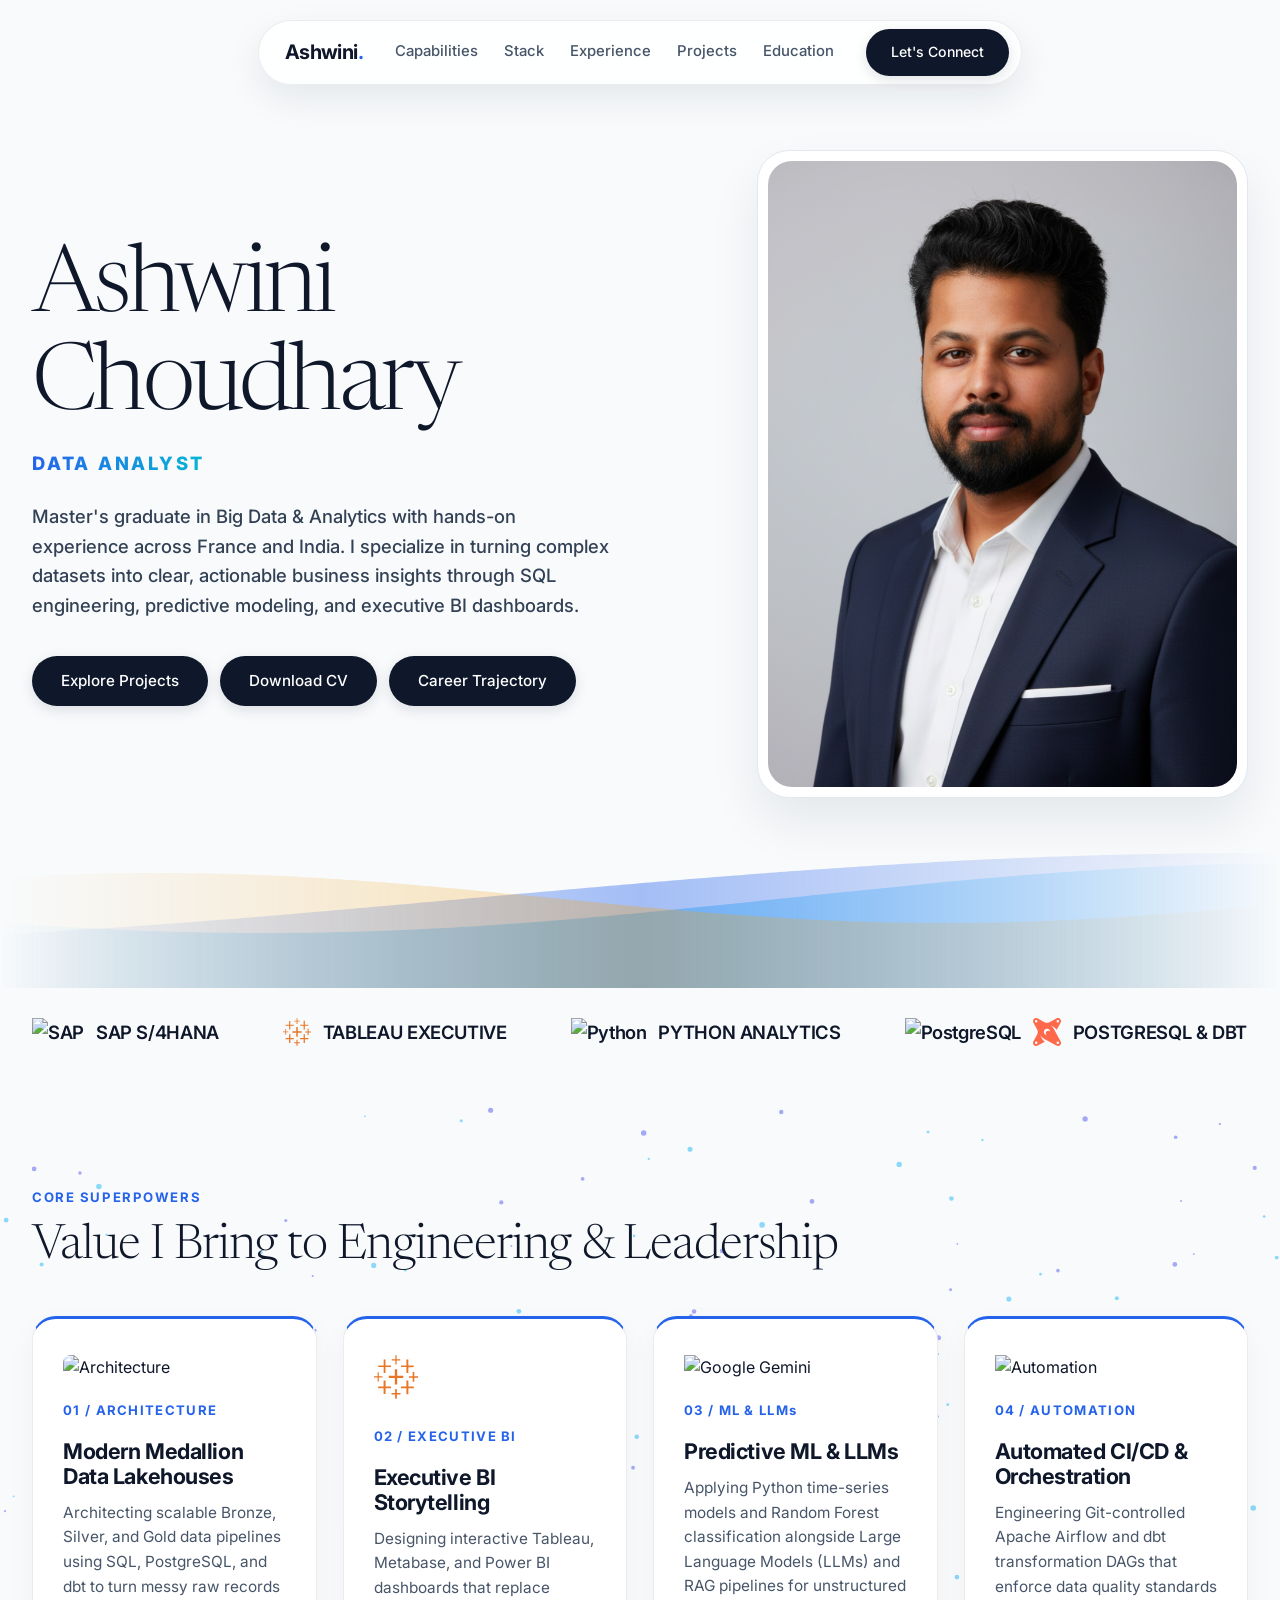
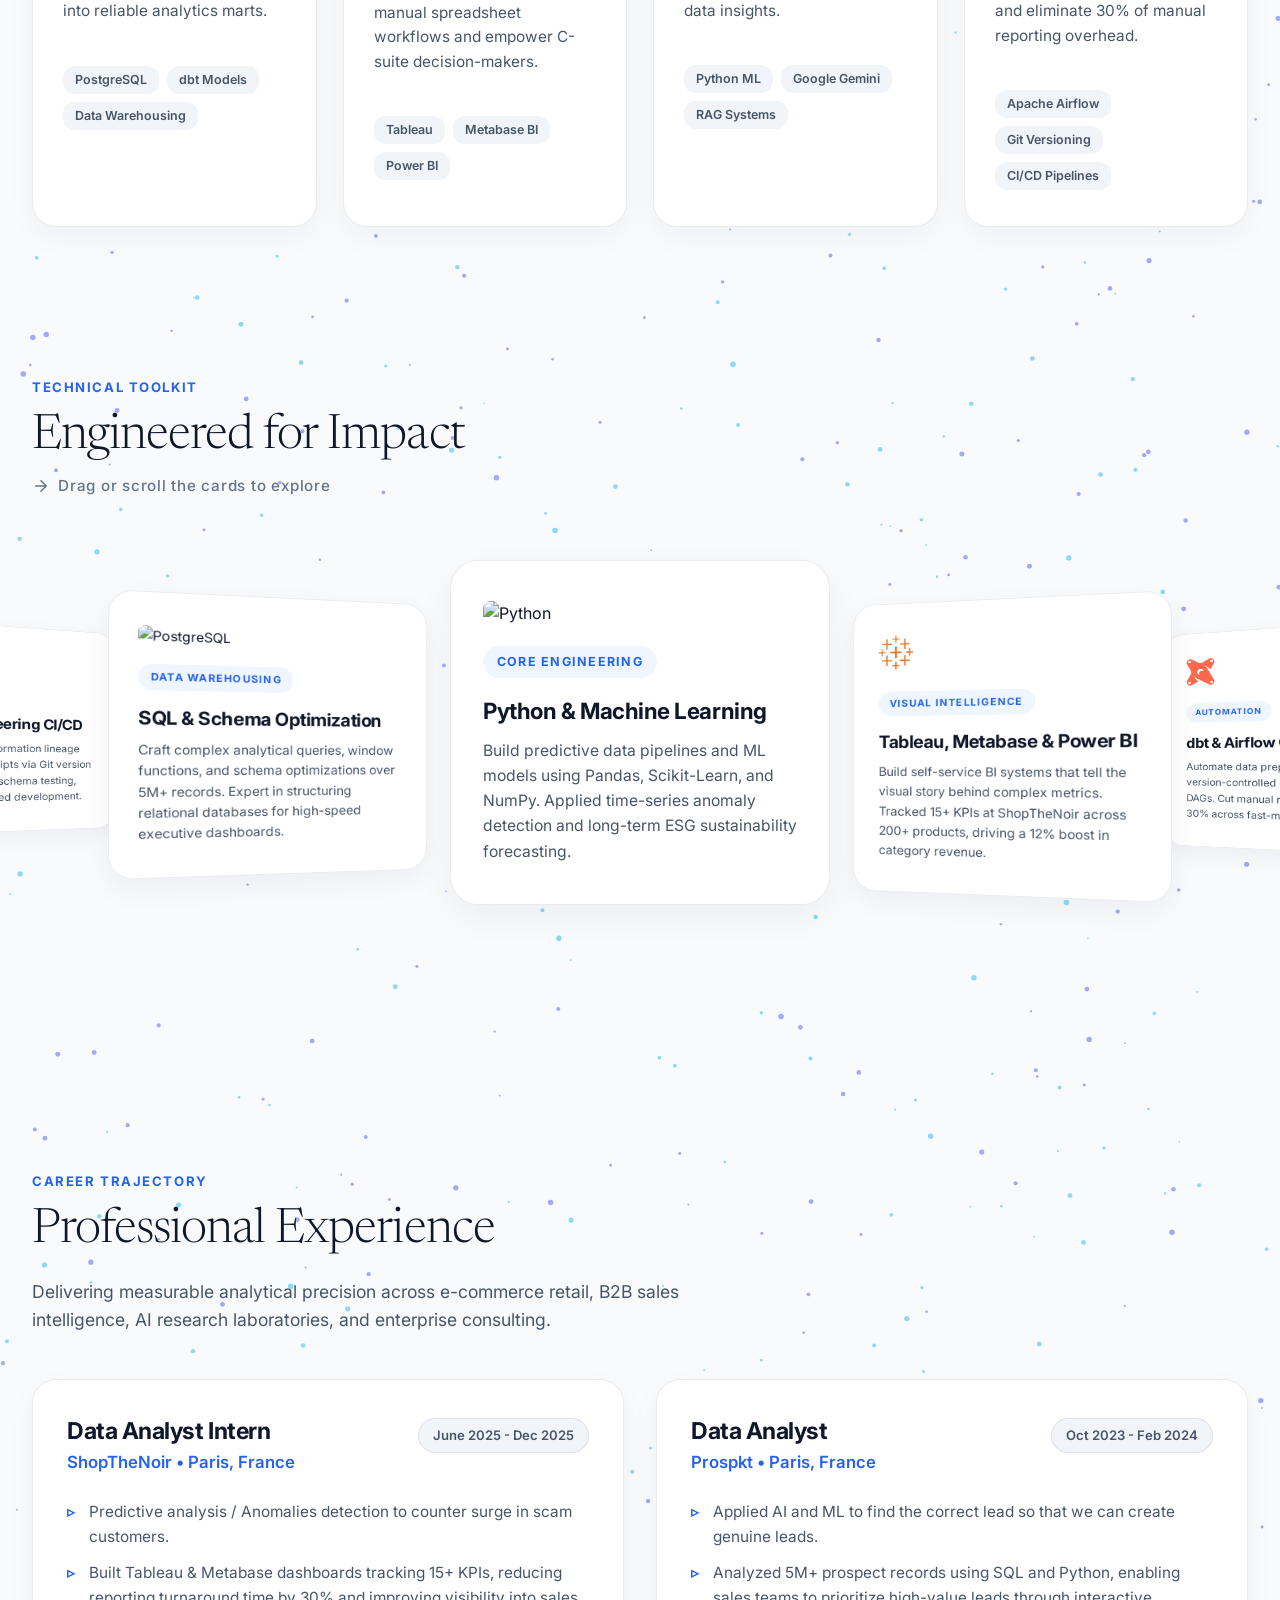
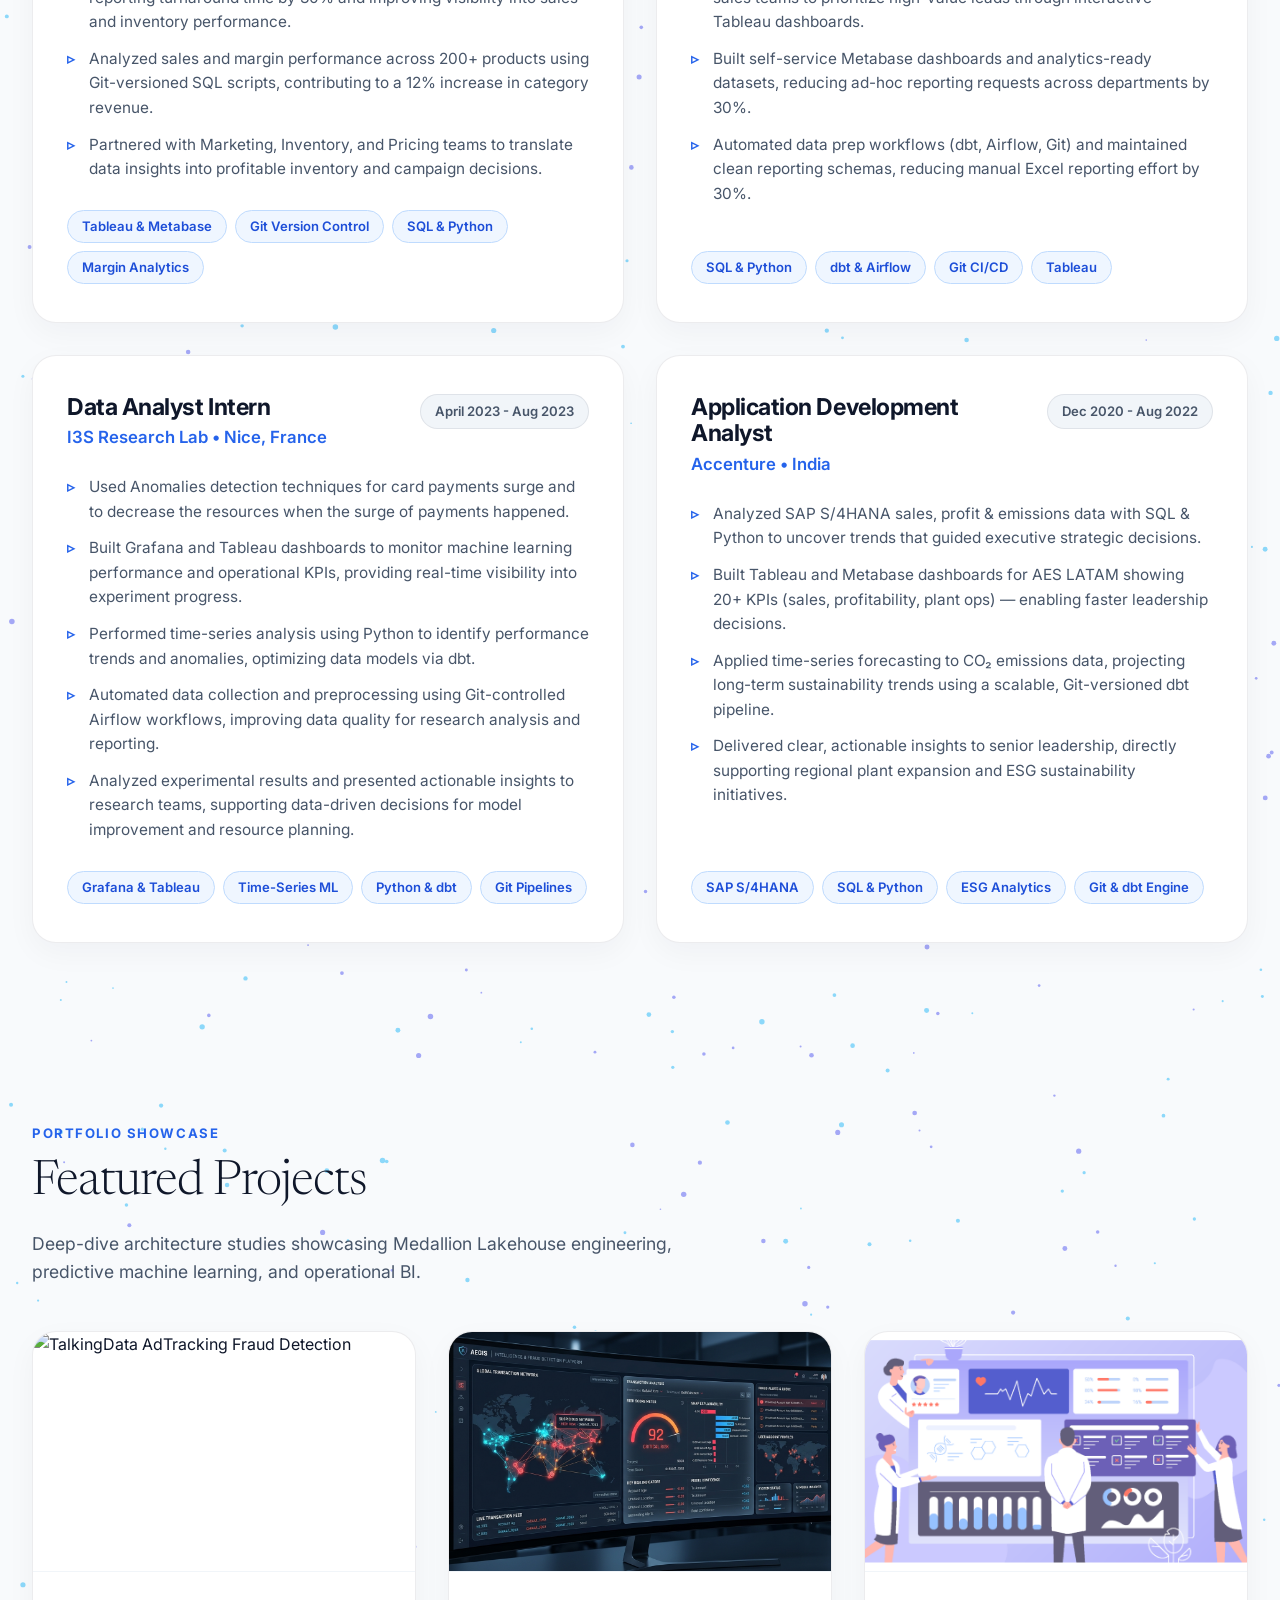
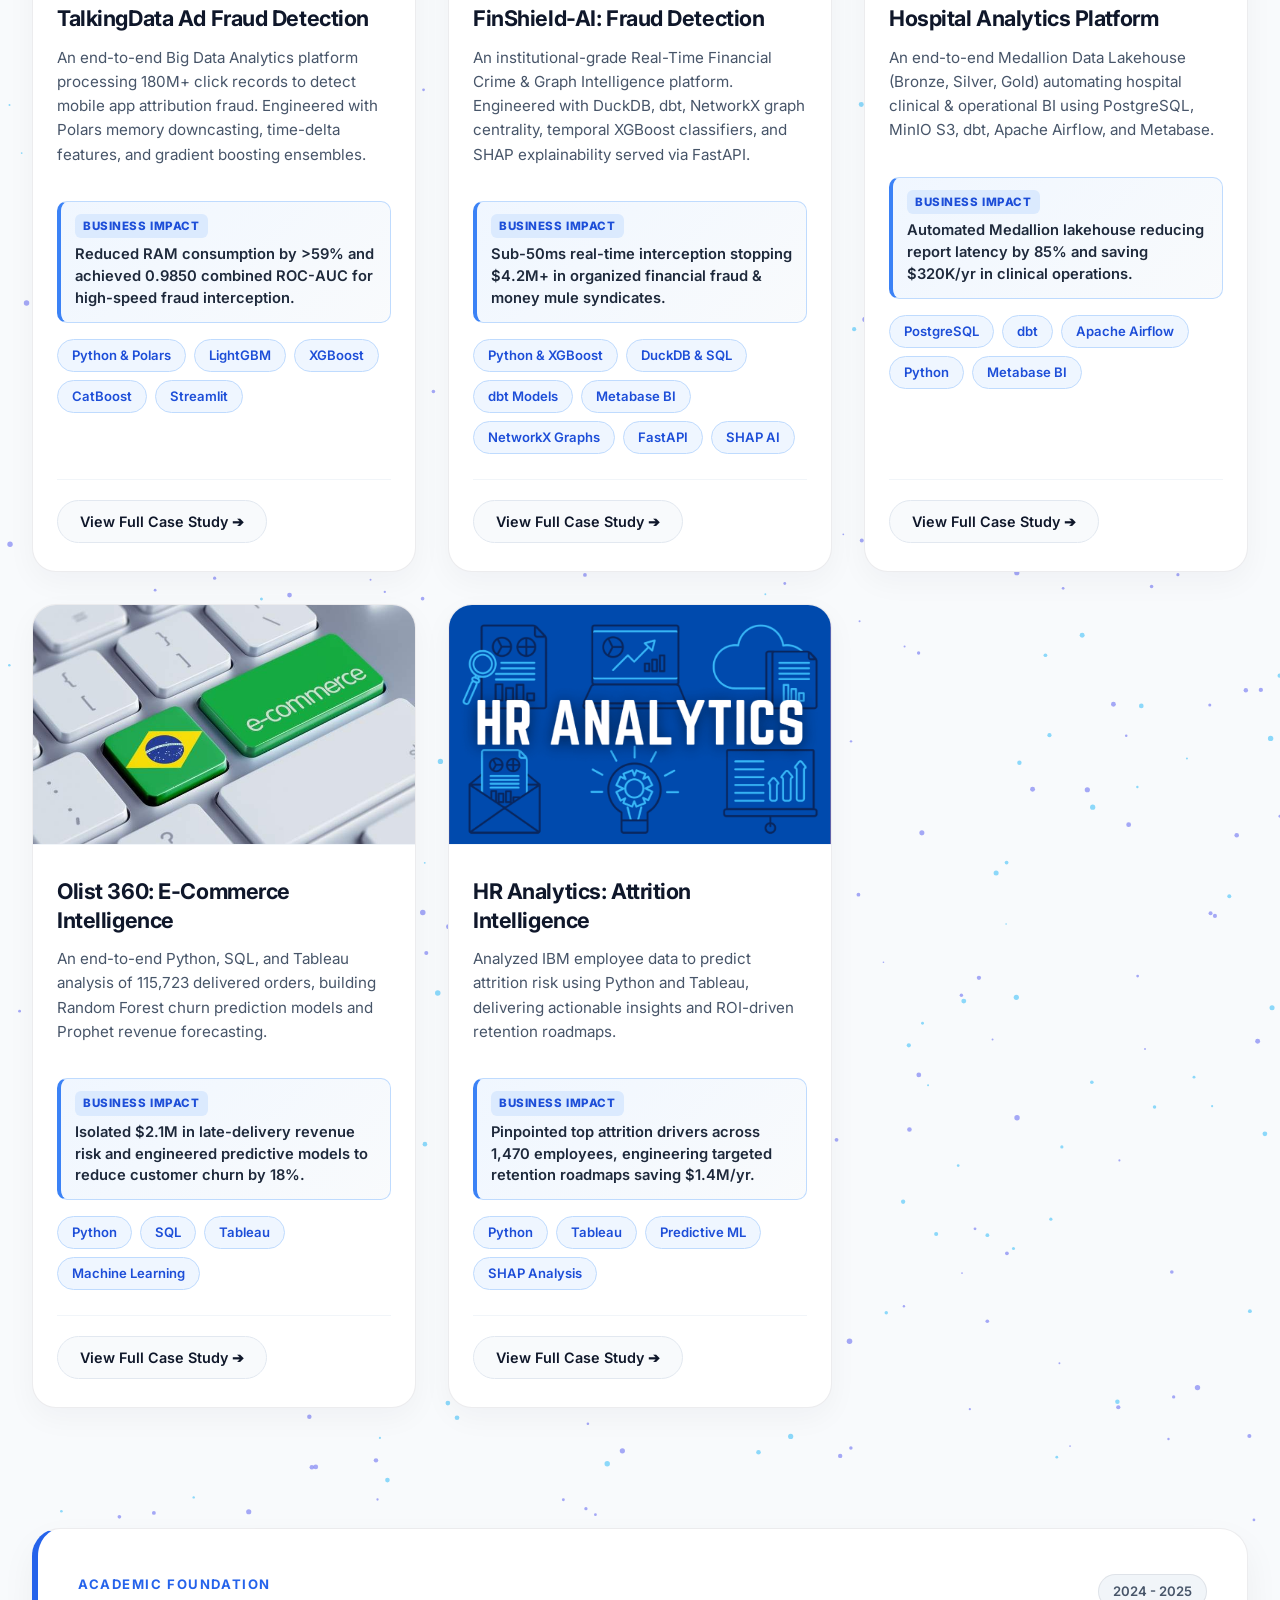
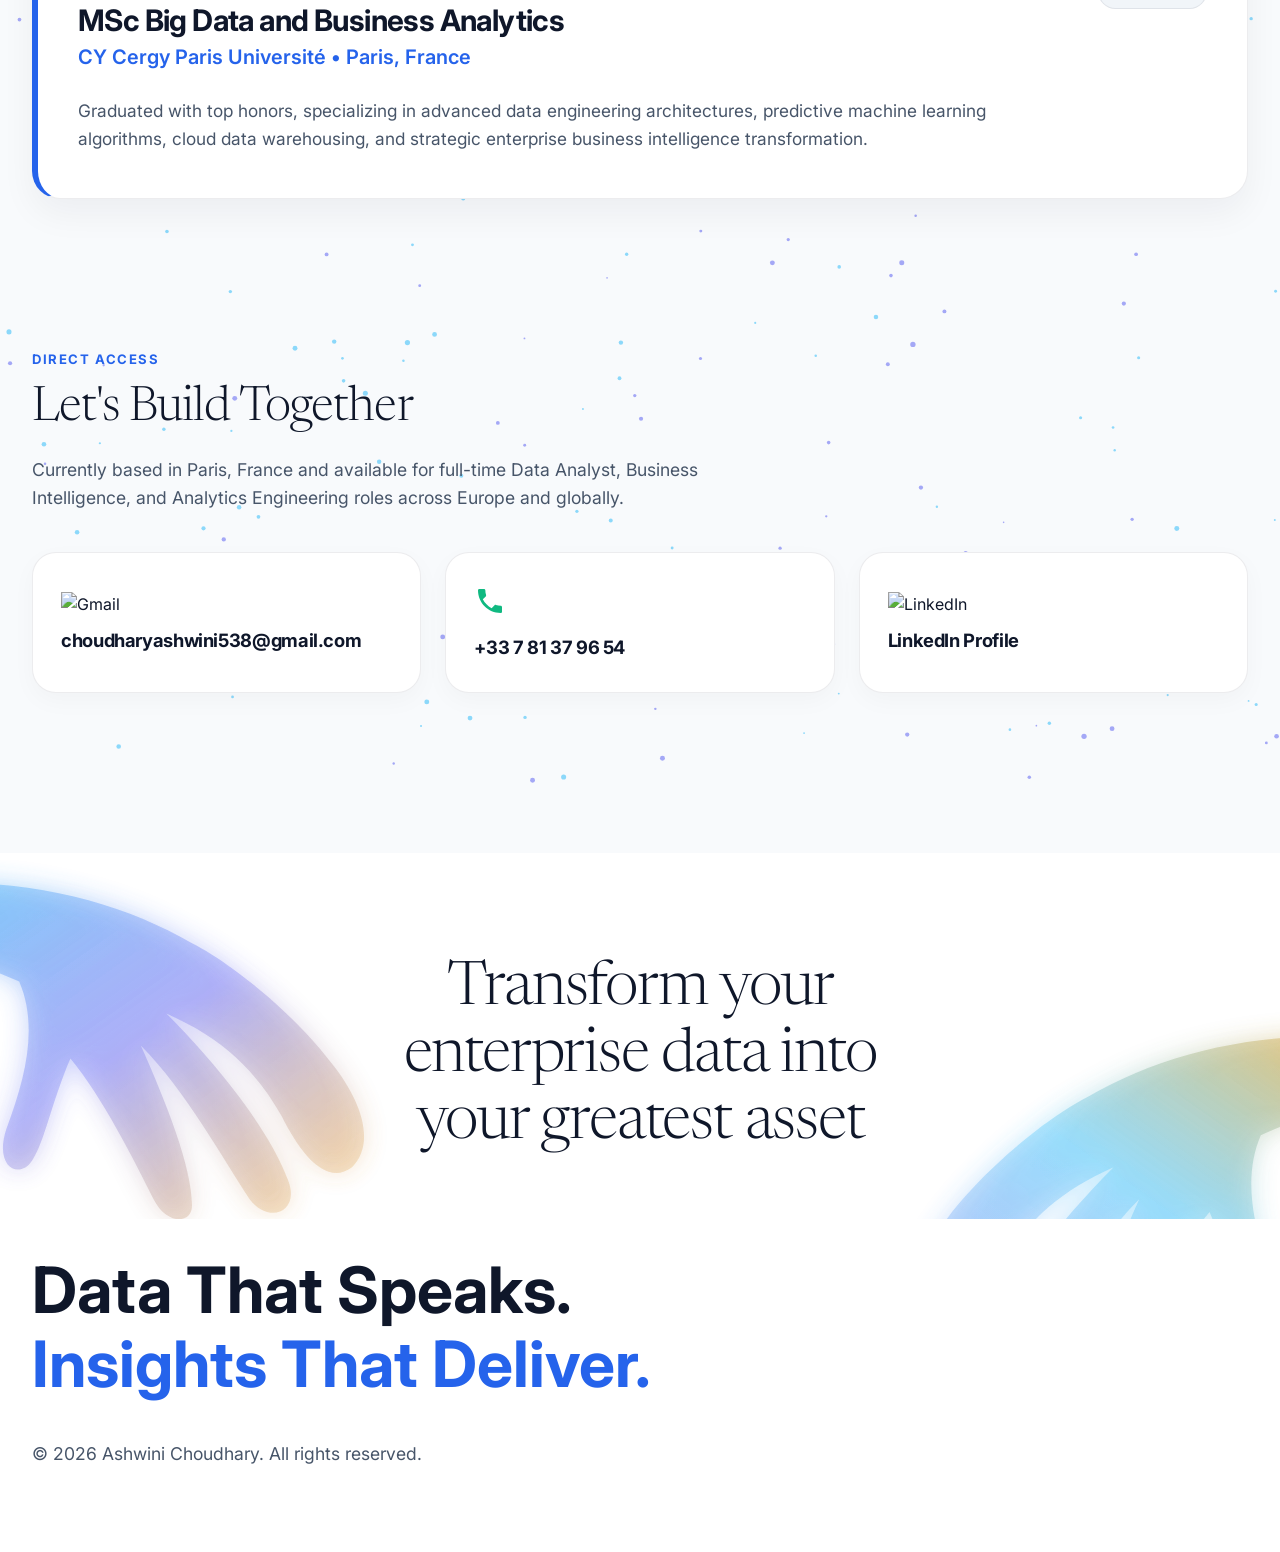
==== commit 24ff94df: "Deploy obfuscated production bundle" ====
--- a/index.html
+++ b/index.html
@@ -1 +1 @@
-<!DOCTYPE html><html lang=en><head><meta charset=UTF-8><meta name=viewport content="width=device-width,initial-scale=1"><title>Ashwini Choudhary | Executive Data & BI Analyst</title><link rel=icon type=image/svg+xml href=assets/favicon.svg><meta name=description content="Master's-trained Data & BI Analyst specializing in Medallion Data Lakehouses, SQL/dbt engineering, Python predictive modeling, and C-suite executive dashboards."><link rel=preconnect href=https://fonts.googleapis.com><link rel=preconnect href=https://fonts.gstatic.com crossorigin><link href="https://fonts.googleapis.com/css2?family=Newsreader:ital,opsz,wght@0,6..72,200..700;1,6..72,200..700&family=Inter:wght@300;400;500;600;700&display=swap" rel=stylesheet><link rel=stylesheet href=https://cdn.jsdelivr.net/npm/swiper@11/swiper-bundle.min.css><link rel=stylesheet href="style.css?v=2026.07.11-handhold"><script type=text/javascript>!function(t,e,n,c,r,s,a){t[n]=t[n]||function(){(t[n].q=t[n].q||[]).push(arguments)},(s=e.createElement(c)).async=1,s.src="https://www.clarity.ms/tag/xfutxvqrsn",(a=e.getElementsByTagName(c)[0]).parentNode.insertBefore(s,a)}(window,document,"clarity","script")</script></head><body><div class=floating-dock-wrapper><header class=floating-dock><a href=# class=logo>Ashwini<span>.</span></a><nav class=dock-nav><a href=#value>Capabilities</a> <a href=#technical-skills>Stack</a> <a href=#experience>Experience</a> <a href=#projects>Projects</a> <a href=#education>Education</a></nav><a href=#contact class="btn btn-primary dock-cta">Let's Connect</a></header></div><main><section class="hero handhold-hero"><div class="container hero-container"><div class=hero-content><h1 class=handhold-title>Ashwini Choudhary</h1><div class=hero-designation-badge><strong>DATA ANALYST</strong></div><p style=font-size:1.15rem;font-weight:500;color:#334155;margin-bottom:28px;max-width:580px;line-height:1.6>Master's graduate in Big Data & Analytics with hands-on experience across France and India. I specialize in turning complex datasets into clear, actionable business insights through SQL engineering, predictive modeling, and executive BI dashboards.</p><div class=handhold-cta-group><a href=#projects class="btn btn-handhold-primary">Explore Projects</a> <a href=assets/Ashwini_Choudhary_CV.pdf download class="btn btn-handhold-primary cv-download-btn">Download CV</a> <a href=#experience class="btn btn-handhold-primary">Career Trajectory</a></div></div><div class="hero-image fade-up"><div class=hero-image-frame><img src=assets/ashwini-hero-face.png alt="Ashwini Choudhary - Data Analyst" style=height:auto;aspect-ratio:3/4;width:100%;border-radius:24px;display:block></div></div></div></section><div class=handhold-wave-container><canvas id=silk-wave-canvas></canvas></div><section class=handhold-marquee-section><div class=marquee-track><div class=marquee-item><img class=company-logo src=https://cdn.simpleicons.org/sap alt=SAP> SAP S/4HANA</div><div class=marquee-item><img class=company-logo src=assets/tableau-colored.svg alt=Tableau> TABLEAU EXECUTIVE</div><div class=marquee-item><img class=company-logo src=https://cdn.simpleicons.org/python alt=Python> PYTHON ANALYTICS</div><div class=marquee-item><img class=company-logo src=https://cdn.simpleicons.org/postgresql alt=PostgreSQL> <img class=company-logo src=assets/dbt-colored.svg alt=dbt> POSTGRESQL & DBT</div><div class=marquee-item><img class=company-logo src=https://upload.wikimedia.org/wikipedia/commons/7/71/AirflowLogo.svg alt=Airflow> APACHE AIRFLOW</div><div class=marquee-item><img class=company-logo src=https://cdn.simpleicons.org/metabase alt=Metabase> METABASE SELF-SERVICE</div><div class=marquee-item><img class=company-logo src=https://cdn.simpleicons.org/databricks alt=Databricks> DATABRICKS ENGINE</div><div class=marquee-item><img class=company-logo src=https://cdn.simpleicons.org/git alt=Git> GIT VERSION CONTROL</div><div class=marquee-item><img class=company-logo src=https://cdn.simpleicons.org/grafana alt=Grafana> GRAFANA REAL-TIME</div><div class=marquee-item><img class=company-logo src=https://cdn.simpleicons.org/sap alt=SAP> SAP S/4HANA</div><div class=marquee-item><img class=company-logo src=assets/tableau-colored.svg alt=Tableau> TABLEAU EXECUTIVE</div><div class=marquee-item><img class=company-logo src=https://cdn.simpleicons.org/python alt=Python> PYTHON ANALYTICS</div><div class=marquee-item><img class=company-logo src=https://cdn.simpleicons.org/postgresql alt=PostgreSQL> <img class=company-logo src=assets/dbt-colored.svg alt=dbt> POSTGRESQL & DBT</div><div class=marquee-item><img class=company-logo src=https://upload.wikimedia.org/wikipedia/commons/7/71/AirflowLogo.svg alt=Airflow> APACHE AIRFLOW</div><div class=marquee-item><img class=company-logo src=https://cdn.simpleicons.org/metabase alt=Metabase> METABASE SELF-SERVICE</div><div class=marquee-item><img class=company-logo src=https://cdn.simpleicons.org/databricks alt=Databricks> DATABRICKS ENGINE</div><div class=marquee-item><img class=company-logo src=https://cdn.simpleicons.org/git alt=Git> GIT VERSION CONTROL</div><div class=marquee-item><img class=company-logo src=https://cdn.simpleicons.org/grafana alt=Grafana> GRAFANA REAL-TIME</div></div></section><div id=particle-wrapper style=position:relative;overflow:hidden;z-index:0><canvas id=particle-canvas style=position:absolute;top:0;left:0;width:100%;height:100%;z-index:-1;pointer-events:none;opacity:.8></canvas><section id=value class=bento-section><div class="container fade-up"><span class="section-tag fade-up">Core Superpowers</span><div class=fade-up style=margin-bottom:32px><h2 class="section-title left" style=margin-bottom:8px>Value I Bring to Engineering & Leadership</h2></div><div class=bento-grid><div class=bento-card><div class=card-icon-header style=margin-bottom:20px><img src=https://cdn.simpleicons.org/databricks/FF3621 alt=Architecture style=height:44px;width:auto;border-radius:8px></div><span class=card-index>01 / ARCHITECTURE</span><h3>Modern Medallion Data Lakehouses</h3><p>Architecting scalable Bronze, Silver, and Gold data pipelines using SQL, PostgreSQL, and dbt to turn messy raw records into reliable analytics marts.</p><div class=card-tags style=margin-top:20px><span>PostgreSQL</span> <span>dbt Models</span> <span>Data Warehousing</span></div></div><div class=bento-card><div class=card-icon-header style=margin-bottom:20px><img src=assets/tableau-colored.svg alt="Tableau BI" style=height:44px;width:auto;border-radius:8px></div><span class=card-index>02 / EXECUTIVE BI</span><h3>Executive BI Storytelling</h3><p>Designing interactive Tableau, Metabase, and Power BI dashboards that replace manual spreadsheet workflows and empower C-suite decision-makers.</p><div class=card-tags style=margin-top:20px><span>Tableau</span> <span>Metabase BI</span> <span>Power BI</span></div></div><div class=bento-card><div class=card-icon-header style=margin-bottom:20px><img src=https://upload.wikimedia.org/wikipedia/commons/8/8a/Google_Gemini_logo.svg alt="Google Gemini" style=height:44px;width:auto;object-fit:contain;overflow:visible></div><span class=card-index>03 / ML & LLMs</span><h3>Predictive ML & LLMs</h3><p>Applying Python time-series models and Random Forest classification alongside Large Language Models (LLMs) and RAG pipelines for unstructured data insights.</p><div class=card-tags style=margin-top:20px><span>Python ML</span> <span>Google Gemini</span> <span>RAG Systems</span></div></div><div class=bento-card><div class=card-icon-header style=margin-bottom:20px><img src=https://upload.wikimedia.org/wikipedia/commons/7/71/AirflowLogo.svg alt=Automation style=height:44px;width:auto;object-fit:contain;overflow:visible></div><span class=card-index>04 / AUTOMATION</span><h3>Automated CI/CD & Orchestration</h3><p>Engineering Git-controlled Apache Airflow and dbt transformation DAGs that enforce data quality standards and eliminate 30% of manual reporting overhead.</p><div class=card-tags style=margin-top:20px><span>Apache Airflow</span> <span>Git Versioning</span> <span>CI/CD Pipelines</span></div></div></div></div></section><section id=technical-skills class=services-scroll><div class=container><span class="section-tag fade-up">Technical Toolkit</span><div class=fade-up style=margin-bottom:32px><h2 class="section-title left" style=margin-bottom:8px>Engineered for Impact</h2><span style=color:#64748b;font-size:.95rem;font-weight:500;letter-spacing:.05em;display:flex;align-items:center;gap:8px><svg width=18 height=18 fill=none stroke=currentColor stroke-width=2 stroke-linecap=round stroke-linejoin=round viewBox="0 0 24 24"><path d="M5 12h14M12 5l7 7-7 7"/></svg> Drag or scroll the cards to explore</span></div></div><div class="swiper horizontalSwiper"><div class=swiper-wrapper><div class="swiper-slide glass-card"><div class=card-icon-header style=margin-bottom:20px><img src=https://cdn.simpleicons.org/postgresql/336791 alt=PostgreSQL style=height:44px;width:auto;border-radius:8px></div><span class=skill-category-badge>Data Warehousing</span><h3>SQL & Schema Optimization</h3><p>Craft complex analytical queries, window functions, and schema optimizations over 5M+ records. Expert in structuring relational databases for high-speed executive dashboards.</p></div><div class="swiper-slide glass-card"><div class=card-icon-header style=margin-bottom:20px><img src=https://cdn.simpleicons.org/python/3776AB alt=Python style=height:44px;width:auto;border-radius:8px></div><span class=skill-category-badge>Core Engineering</span><h3>Python & Machine Learning</h3><p>Build predictive data pipelines and ML models using Pandas, Scikit-Learn, and NumPy. Applied time-series anomaly detection and long-term ESG sustainability forecasting.</p></div><div class="swiper-slide glass-card"><div class=card-icon-header style=margin-bottom:20px><img src=assets/tableau-colored.svg alt=Tableau style=height:44px;width:auto;border-radius:8px></div><span class=skill-category-badge>Visual Intelligence</span><h3>Tableau, Metabase & Power BI</h3><p>Build self-service BI systems that tell the visual story behind complex metrics. Tracked 15+ KPIs at ShopTheNoir across 200+ products, driving a 12% boost in category revenue.</p></div><div class="swiper-slide glass-card"><div class=card-icon-header style=margin-bottom:20px><img src=assets/dbt-colored.svg alt=dbt style=height:44px;width:auto;border-radius:8px></div><span class=skill-category-badge>Automation</span><h3>dbt & Airflow Orchestration</h3><p>Automate data preparation workflows with version-controlled dbt models and Airflow DAGs. Cut manual reporting prep effort by 30% across fast-moving data teams.</p></div><div class="swiper-slide glass-card"><div class=card-icon-header style=margin-bottom:20px><img src=https://cdn.simpleicons.org/sap/008FD3 alt=SAP style=height:44px;width:auto;border-radius:8px></div><span class=skill-category-badge>Enterprise Systems</span><h3>SAP S/4HANA & Cloud ERP</h3><p>Analyzed global sales, profitability, and CO₂ emissions data at Accenture for AES LATAM. Seamlessly integrated cloud architectures with core enterprise ERP platforms.</p></div><div class="swiper-slide glass-card"><div class=card-icon-header style=margin-bottom:20px><img src=https://cdn.simpleicons.org/git/F05032 alt=Git style=height:44px;width:auto;border-radius:8px></div><span class=skill-category-badge>Version Control</span><h3>Git & Data Engineering CI/CD</h3><p>Maintain pristine transformation lineage and production SQL scripts via Git version control, automated dbt schema testing, and Docker containerized development.</p></div><div class="swiper-slide glass-card"><div class=card-icon-header style=margin-bottom:20px><img src=https://cdn.simpleicons.org/postgresql/336791 alt=PostgreSQL style=height:44px;width:auto;border-radius:8px></div><span class=skill-category-badge>Data Warehousing</span><h3>SQL & Schema Optimization</h3><p>Craft complex analytical queries, window functions, and schema optimizations over 5M+ records. Expert in structuring relational databases for high-speed executive dashboards.</p></div><div class="swiper-slide glass-card"><div class=card-icon-header style=margin-bottom:20px><img src=https://cdn.simpleicons.org/python/3776AB alt=Python style=height:44px;width:auto;border-radius:8px></div><span class=skill-category-badge>Core Engineering</span><h3>Python & Machine Learning</h3><p>Build predictive data pipelines and ML models using Pandas, Scikit-Learn, and NumPy. Applied time-series anomaly detection and long-term ESG sustainability forecasting.</p></div><div class="swiper-slide glass-card"><div class=card-icon-header style=margin-bottom:20px><img src=assets/tableau-colored.svg alt=Tableau style=height:44px;width:auto;border-radius:8px></div><span class=skill-category-badge>Visual Intelligence</span><h3>Tableau, Metabase & Power BI</h3><p>Build self-service BI systems that tell the visual story behind complex metrics. Tracked 15+ KPIs at ShopTheNoir across 200+ products, driving a 12% boost in category revenue.</p></div><div class="swiper-slide glass-card"><div class=card-icon-header style=margin-bottom:20px><img src=assets/dbt-colored.svg alt=dbt style=height:44px;width:auto;border-radius:8px></div><span class=skill-category-badge>Automation</span><h3>dbt & Airflow Orchestration</h3><p>Automate data preparation workflows with version-controlled dbt models and Airflow DAGs. Cut manual reporting prep effort by 30% across fast-moving data teams.</p></div><div class="swiper-slide glass-card"><div class=card-icon-header style=margin-bottom:20px><img src=https://cdn.simpleicons.org/sap/008FD3 alt=SAP style=height:44px;width:auto;border-radius:8px></div><span class=skill-category-badge>Enterprise Systems</span><h3>SAP S/4HANA & Cloud ERP</h3><p>Analyzed global sales, profitability, and CO₂ emissions data at Accenture for AES LATAM. Seamlessly integrated cloud architectures with core enterprise ERP platforms.</p></div><div class="swiper-slide glass-card"><div class=card-icon-header style=margin-bottom:20px><img src=https://cdn.simpleicons.org/git/F05032 alt=Git style=height:44px;width:auto;border-radius:8px></div><span class=skill-category-badge>Version Control</span><h3>Git & Data Engineering CI/CD</h3><p>Maintain pristine transformation lineage and production SQL scripts via Git version control, automated dbt schema testing, and Docker containerized development.</p></div></div></div></section><section id=experience class=experience-section><div class=container><span class="section-tag fade-up">Career Trajectory</span><h2 class="section-title left fade-up">Professional Experience</h2><p>Delivering measurable analytical precision across e-commerce retail, B2B sales intelligence, AI research laboratories, and enterprise consulting.</p><div class=exp-grid><div class="exp-card-modern fade-up"><div><div class=exp-header><div><h3 class=exp-role>Data Analyst Intern</h3><div class=exp-company>ShopTheNoir • Paris, France</div></div><span class=exp-date>June 2025 - Dec 2025</span></div><ul class=exp-list><li>Built Tableau & Metabase dashboards tracking 15+ KPIs, reducing reporting turnaround time by 30% and improving visibility into sales and inventory performance.</li><li>Analyzed sales and margin performance across 200+ products using Git-versioned SQL scripts, contributing to a 12% increase in category revenue.</li><li>Partnered with Marketing, Inventory, and Pricing teams to translate data insights into profitable inventory and campaign decisions.</li></ul></div><div class=exp-tags><span class=exp-tag>Tableau & Metabase</span> <span class=exp-tag>Git Version Control</span> <span class=exp-tag>SQL & Python</span> <span class=exp-tag>Margin Analytics</span></div></div><div class="exp-card-modern fade-up"><div><div class=exp-header><div><h3 class=exp-role>Data Analyst</h3><div class=exp-company>Prospkt • Paris, France</div></div><span class=exp-date>Oct 2023 - Nov 2023</span></div><ul class=exp-list><li>Analyzed 5M+ prospect records using SQL and Python, enabling sales teams to prioritize high-value leads through interactive Tableau dashboards.</li><li>Built self-service Metabase dashboards and analytics-ready datasets, reducing ad-hoc reporting requests across departments by 30%.</li><li>Automated data prep workflows (dbt, Airflow, Git) and maintained clean reporting schemas, reducing manual Excel reporting effort by 30%.</li></ul></div><div class=exp-tags><span class=exp-tag>SQL & Python</span> <span class=exp-tag>dbt & Airflow</span> <span class=exp-tag>Git CI/CD</span> <span class=exp-tag>Tableau</span></div></div><div class="exp-card-modern fade-up"><div><div class=exp-header><div><h3 class=exp-role>Data Analyst Intern</h3><div class=exp-company>I3S Research Lab • Nice, France</div></div><span class=exp-date>April 2023 - Aug 2023</span></div><ul class=exp-list><li>Built Grafana and Tableau dashboards to monitor machine learning performance and operational KPIs, providing real-time visibility into experiment progress.</li><li>Performed time-series analysis using Python to identify performance trends and anomalies, optimizing data models via dbt.</li><li>Automated data collection and preprocessing using Git-controlled Airflow workflows, improving data quality for research analysis and reporting.</li><li>Analyzed experimental results and presented actionable insights to research teams, supporting data-driven decisions for model improvement and resource planning.</li></ul></div><div class=exp-tags><span class=exp-tag>Grafana & Tableau</span> <span class=exp-tag>Time-Series ML</span> <span class=exp-tag>Python & dbt</span> <span class=exp-tag>Git Pipelines</span></div></div><div class="exp-card-modern fade-up"><div><div class=exp-header><div><h3 class=exp-role>Application Development Analyst</h3><div class=exp-company>Accenture • India</div></div><span class=exp-date>Dec 2020 - Aug 2022</span></div><ul class=exp-list><li>Analyzed SAP S/4HANA sales, profit & emissions data with SQL & Python to uncover trends that guided executive strategic decisions.</li><li>Built Tableau and Metabase dashboards for AES LATAM showing 20+ KPIs (sales, profitability, plant ops) — enabling faster leadership decisions.</li><li>Applied time-series forecasting to CO₂ emissions data, projecting long-term sustainability trends using a scalable, Git-versioned dbt pipeline.</li><li>Delivered clear, actionable insights to senior leadership, directly supporting regional plant expansion and ESG sustainability initiatives.</li></ul></div><div class=exp-tags><span class=exp-tag>SAP S/4HANA</span> <span class=exp-tag>SQL & Python</span> <span class=exp-tag>ESG Analytics</span> <span class=exp-tag>Git & dbt Engine</span></div></div></div></div></section><section id=projects class=projects-section><div class=container><span class="section-tag fade-up">Portfolio Showcase</span><h2 class="section-title left fade-up">Featured Projects</h2><p>Deep-dive architecture studies showcasing Medallion Lakehouse engineering, predictive machine learning, and operational BI.</p><div class=grid-3col><a href=finshield-analytics.html class="project-card-link fade-up"><div class=project-card-modern><div class=project-thumb><img src=assets/finshield-hero.jpg alt="FinShield-AI: Real-Time Fraud & Graph Intelligence Platform"></div><div class=project-details><h3 class=project-title-modern>FinShield-AI: Fraud Detection</h3><p class=project-desc-modern>An institutional-grade Real-Time Financial Crime & Graph Intelligence platform. Engineered with DuckDB, dbt, NetworkX graph centrality, temporal XGBoost classifiers, and SHAP explainability served via FastAPI.</p><div class=project-impact-banner><span class=impact-label>BUSINESS IMPACT</span> <span class=impact-value>Sub-50ms real-time interception stopping $4.2M+ in organized financial fraud & money mule syndicates.</span></div><div class=project-tags-modern><span class=exp-tag>Python & XGBoost</span> <span class=exp-tag>DuckDB & SQL</span> <span class=exp-tag>dbt Models</span> <span class=exp-tag>Metabase BI</span> <span class=exp-tag>NetworkX Graphs</span> <span class=exp-tag>FastAPI</span> <span class=exp-tag>SHAP AI</span></div><div class=project-btn-container><span class=card-btn>View Full Case Study ➔</span></div></div></div></a><a href=hospital-analytics.html class="project-card-link fade-up"><div class=project-card-modern><div class=project-thumb><img src=assets/hospital-hero.png alt="Hospital Analytics Platform: End-to-End Clinical & Operational BI"></div><div class=project-details><h3 class=project-title-modern>Hospital Analytics Platform</h3><p class=project-desc-modern>An end-to-end Medallion Data Lakehouse (Bronze, Silver, Gold) automating hospital clinical & operational BI using PostgreSQL, MinIO S3, dbt, Apache Airflow, and Metabase.</p><div class=project-impact-banner><span class=impact-label>BUSINESS IMPACT</span> <span class=impact-value>Automated Medallion lakehouse reducing report latency by 85% and saving $320K/yr in clinical operations.</span></div><div class=project-tags-modern><span class=exp-tag>PostgreSQL</span> <span class=exp-tag>dbt</span> <span class=exp-tag>Apache Airflow</span> <span class=exp-tag>Python</span> <span class=exp-tag>Metabase BI</span></div><div class=project-btn-container><span class=card-btn>View Full Case Study ➔</span></div></div></div></a><a href=olist.html class="project-card-link fade-up"><div class=project-card-modern><div class=project-thumb><img src=assets/olist-hero.jpg alt="Olist 360: E-Commerce Pricing & Churn Intelligence"></div><div class=project-details><h3 class=project-title-modern>Olist 360: E-Commerce Intelligence</h3><p class=project-desc-modern>An end-to-end Python, SQL, and Tableau analysis of 115,723 delivered orders, building Random Forest churn prediction models and Prophet revenue forecasting.</p><div class=project-impact-banner><span class=impact-label>BUSINESS IMPACT</span> <span class=impact-value>Isolated $2.1M in late-delivery revenue risk and engineered predictive models to reduce customer churn by 18%.</span></div><div class=project-tags-modern><span class=exp-tag>Python</span> <span class=exp-tag>SQL</span> <span class=exp-tag>Tableau</span> <span class=exp-tag>Machine Learning</span></div><div class=project-btn-container><span class=card-btn>View Full Case Study ➔</span></div></div></div></a><a href=hr-analytics.html class="project-card-link fade-up"><div class=project-card-modern><div class=project-thumb><img src=assets/hr-hero.png alt="HR Analytics: IBM Employee Attrition & Retention Intelligence"></div><div class=project-details><h3 class=project-title-modern>HR Analytics: Attrition Intelligence</h3><p class=project-desc-modern>Analyzed IBM employee data to predict attrition risk using Python and Tableau, delivering actionable insights and ROI-driven retention roadmaps.</p><div class=project-impact-banner><span class=impact-label>BUSINESS IMPACT</span> <span class=impact-value>Pinpointed top attrition drivers across 1,470 employees, engineering targeted retention roadmaps saving $1.4M/yr.</span></div><div class=project-tags-modern><span class=exp-tag>Python</span> <span class=exp-tag>Tableau</span> <span class=exp-tag>Predictive ML</span> <span class=exp-tag>SHAP Analysis</span></div><div class=project-btn-container><span class=card-btn>View Full Case Study ➔</span></div></div></div></a></div></div></section><section id=education class=projects-section style=padding-top:20px;padding-bottom:70px><div class=container><div class="education-card fade-up"><div class=exp-header><div><span class="section-tag fade-up" style=margin-bottom:8px>Academic Foundation</span><h3 class=exp-role style=font-size:1.85rem>MSc Big Data and Business Analytics</h3><div class=exp-company style=font-size:1.25rem>CY Cergy Paris Université • Paris, France</div></div><span class=exp-date>2024 - 2025</span></div><p style=margin-bottom:0;max-width:950px;font-size:1.08rem;color:#475569>Graduated with top honors, specializing in advanced data engineering architectures, predictive machine learning algorithms, cloud data warehousing, and strategic enterprise business intelligence transformation.</p></div></div></section><section id=contact class=contact-section><div class="container fade-up"><span class="section-tag fade-up">Direct Access</span><h2 class="section-title left fade-up">Let's Build Together</h2><p>Currently based in Paris, France and available for full-time Data Analyst, Business Intelligence, and Analytics Engineering roles across Europe and globally.</p><div class=contact-grid><a href=mailto:choudharyashwini538@gmail.com class=contact-box><div class=contact-info><div style=margin-bottom:12px><img src=https://upload.wikimedia.org/wikipedia/commons/7/7e/Gmail_icon_%282020%29.svg alt=Gmail width=32 height=32></div><h3>choudharyashwini538@gmail.com</h3></div></a><a href=tel:+33781379654 class=contact-box><div class=contact-info><div style=margin-bottom:12px><svg xmlns=http://www.w3.org/2000/svg width=32 height=32 viewBox="0 0 24 24" fill=#10B981><path d="M20 15.5c-1.25 0-2.45-.2-3.57-.57-.35-.11-.74-.03-1.02.24l-2.2 2.2c-2.83-1.44-5.15-3.75-6.59-6.59l2.2-2.21c.28-.26.36-.65.25-1C8.7 6.45 8.5 5.25 8.5 4c0-.55-.45-1-1-1H4c-.55 0-1 .45-1 1 0 9.39 7.61 17 17 17 .55 0 1-.45 1-1v-3.5c0-.55-.45-1-1-1z"/></svg></div><h3>+33 7 81 37 96 54</h3></div></a><a href=https://www.linkedin.com/in/ashwini-choudhary-/ target=_blank rel="noopener noreferrer" class=contact-box><div class=contact-info><div style=margin-bottom:12px><img src=https://upload.wikimedia.org/wikipedia/commons/8/81/LinkedIn_icon.svg alt=LinkedIn width=32 height=32></div><h3>LinkedIn Profile</h3></div></a></div></div></section></div><section class="handhold-hands-section fade-up"><div class="reaching-hand left-hand"><svg viewBox="0 0 450 280" fill=none xmlns=http://www.w3.org/2000/svg><defs><linearGradient id=handGradLeft x1=0% y1=0% x2=100% y2=100%><stop offset=0% stop-color=#38BDF8 stop-opacity=0.5 /><stop offset=50% stop-color=#6366F1 stop-opacity=0.35 /><stop offset=100% stop-color=#F59E0B stop-opacity=0.25 /></linearGradient><filter id=handGlowLeft x=-20% y=-20% width=140% height=140%><feGaussianBlur stdDeviation=10 result=blur /><feComposite in=SourceGraphic in2=blur operator=over /></filter></defs><path filter=url(#handGlowLeft) d="M-40 20 C60 10 140 30 200 65 C230 80 280 120 310 160 C330 185 345 220 325 240 C305 255 285 230 270 200 C250 165 225 140 180 120 C220 160 260 210 275 250 C285 275 260 285 245 265 C225 235 195 180 160 145 C180 190 200 240 200 270 C200 285 180 285 170 265 C155 235 130 185 105 155 C90 190 85 220 75 235 C65 250 45 240 55 210 C70 170 80 130 65 95 C30 80 -10 65 -40 50 Z" fill=url(#handGradLeft) /></svg></div><div class=hands-center-content><h2 class=hands-headline>Transform your enterprise data into your greatest asset</h2></div><div class="reaching-hand right-hand"><svg viewBox="0 0 450 280" fill=none xmlns=http://www.w3.org/2000/svg><defs><linearGradient id=handGradRight x1=100% y1=0% x2=0% y2=100%><stop offset=0% stop-color=#F59E0B stop-opacity=0.5 /><stop offset=50% stop-color=#38BDF8 stop-opacity=0.35 /><stop offset=100% stop-color=#6366F1 stop-opacity=0.25 /></linearGradient><filter id=handGlowRight x=-20% y=-20% width=140% height=140%><feGaussianBlur stdDeviation=10 result=blur /><feComposite in=SourceGraphic in2=blur operator=over /></filter></defs><path filter=url(#handGlowRight) d="M490 140 C390 130 310 150 250 185 C220 200 170 240 140 280 C120 305 105 340 125 360 C145 375 165 350 180 320 C200 285 225 260 270 240 C230 280 190 330 175 370 C165 395 190 405 205 385 C225 355 255 300 290 265 C270 310 250 360 250 390 C250 405 270 405 280 385 C295 355 320 305 345 275 C360 310 365 340 375 355 C385 370 405 360 395 330 C380 290 370 250 385 215 C420 200 460 185 490 170 Z" fill=url(#handGradRight) /></svg></div></section><section class=tagline-section><div class=container><div class="tagline-banner-text fade-up">Data That Speaks.<br><span>Insights That Deliver.</span></div><div class=copyright-text><p>© 2026 Ashwini Choudhary. All rights reserved.</p></div></div></section></main><script src=https://cdn.jsdelivr.net/npm/swiper@11/swiper-bundle.min.js></script><script src="script.js?v=1.1.4"></script></body></html>+<!DOCTYPE html><html lang=en><head><meta charset=UTF-8><meta name=viewport content="width=device-width,initial-scale=1"><title>Ashwini Choudhary | Executive Data & BI Analyst</title><link rel=icon type=image/svg+xml href=assets/favicon.svg><meta name=description content="Master's-trained Data & BI Analyst specializing in Medallion Data Lakehouses, SQL/dbt engineering, Python predictive modeling, and C-suite executive dashboards."><link rel=preconnect href=https://fonts.googleapis.com><link rel=preconnect href=https://fonts.gstatic.com crossorigin><link href="https://fonts.googleapis.com/css2?family=Newsreader:ital,opsz,wght@0,6..72,200..700;1,6..72,200..700&family=Inter:wght@300;400;500;600;700&display=swap" rel=stylesheet><link rel=stylesheet href=https://cdn.jsdelivr.net/npm/swiper@11/swiper-bundle.min.css><link rel=stylesheet href="style.css?v=2026.07.11-handhold"><script type=text/javascript>!function(t,e,n,c,r,s,a){t[n]=t[n]||function(){(t[n].q=t[n].q||[]).push(arguments)},(s=e.createElement(c)).async=1,s.src="https://www.clarity.ms/tag/xfutxvqrsn",(a=e.getElementsByTagName(c)[0]).parentNode.insertBefore(s,a)}(window,document,"clarity","script")</script></head><body><div class=floating-dock-wrapper><header class=floating-dock><a href=# class=logo>Ashwini<span>.</span></a><nav class=dock-nav><a href=#value>Capabilities</a> <a href=#technical-skills>Stack</a> <a href=#experience>Experience</a> <a href=#projects>Projects</a> <a href=#education>Education</a></nav><a href=#contact class="btn btn-primary dock-cta">Let's Connect</a></header></div><main><section class="hero handhold-hero"><div class="container hero-container"><div class=hero-content><h1 class=handhold-title>Ashwini Choudhary</h1><div class=hero-designation-badge><strong>DATA ANALYST</strong></div><p style=font-size:1.15rem;font-weight:500;color:#334155;margin-bottom:28px;max-width:580px;line-height:1.6>Master's graduate in Big Data & Analytics with hands-on experience across France and India. I specialize in turning complex datasets into clear, actionable business insights through SQL engineering, predictive modeling, and executive BI dashboards.</p><div class=handhold-cta-group><a href=#projects class="btn btn-handhold-primary">Explore Projects</a> <a href=assets/Ashwini_Choudhary_CV.pdf download class="btn btn-handhold-primary cv-download-btn">Download CV</a> <a href=#experience class="btn btn-handhold-primary">Career Trajectory</a></div></div><div class="hero-image fade-up"><div class=hero-image-frame><img src=assets/ashwini-hero-face.png alt="Ashwini Choudhary - Data Analyst" style=height:auto;aspect-ratio:3/4;width:100%;border-radius:24px;display:block></div></div></div></section><div class=handhold-wave-container><canvas id=silk-wave-canvas></canvas></div><section class=handhold-marquee-section><div class=marquee-track><div class=marquee-item><img class=company-logo src=https://cdn.simpleicons.org/sap alt=SAP> SAP S/4HANA</div><div class=marquee-item><img class=company-logo src=assets/tableau-colored.svg alt=Tableau> TABLEAU EXECUTIVE</div><div class=marquee-item><img class=company-logo src=https://cdn.simpleicons.org/python alt=Python> PYTHON ANALYTICS</div><div class=marquee-item><img class=company-logo src=https://cdn.simpleicons.org/postgresql alt=PostgreSQL> <img class=company-logo src=assets/dbt-colored.svg alt=dbt> POSTGRESQL & DBT</div><div class=marquee-item><img class=company-logo src=https://upload.wikimedia.org/wikipedia/commons/7/71/AirflowLogo.svg alt=Airflow> APACHE AIRFLOW</div><div class=marquee-item><img class=company-logo src=https://cdn.simpleicons.org/metabase alt=Metabase> METABASE SELF-SERVICE</div><div class=marquee-item><img class=company-logo src=https://cdn.simpleicons.org/databricks alt=Databricks> DATABRICKS ENGINE</div><div class=marquee-item><img class=company-logo src=https://cdn.simpleicons.org/git alt=Git> GIT VERSION CONTROL</div><div class=marquee-item><img class=company-logo src=https://cdn.simpleicons.org/grafana alt=Grafana> GRAFANA REAL-TIME</div><div class=marquee-item><img class=company-logo src=https://cdn.simpleicons.org/sap alt=SAP> SAP S/4HANA</div><div class=marquee-item><img class=company-logo src=assets/tableau-colored.svg alt=Tableau> TABLEAU EXECUTIVE</div><div class=marquee-item><img class=company-logo src=https://cdn.simpleicons.org/python alt=Python> PYTHON ANALYTICS</div><div class=marquee-item><img class=company-logo src=https://cdn.simpleicons.org/postgresql alt=PostgreSQL> <img class=company-logo src=assets/dbt-colored.svg alt=dbt> POSTGRESQL & DBT</div><div class=marquee-item><img class=company-logo src=https://upload.wikimedia.org/wikipedia/commons/7/71/AirflowLogo.svg alt=Airflow> APACHE AIRFLOW</div><div class=marquee-item><img class=company-logo src=https://cdn.simpleicons.org/metabase alt=Metabase> METABASE SELF-SERVICE</div><div class=marquee-item><img class=company-logo src=https://cdn.simpleicons.org/databricks alt=Databricks> DATABRICKS ENGINE</div><div class=marquee-item><img class=company-logo src=https://cdn.simpleicons.org/git alt=Git> GIT VERSION CONTROL</div><div class=marquee-item><img class=company-logo src=https://cdn.simpleicons.org/grafana alt=Grafana> GRAFANA REAL-TIME</div></div></section><div id=particle-wrapper style=position:relative;overflow:hidden;z-index:0><canvas id=particle-canvas style=position:absolute;top:0;left:0;width:100%;height:100%;z-index:-1;pointer-events:none;opacity:.8></canvas><section id=value class=bento-section><div class="container fade-up"><span class="section-tag fade-up">Core Superpowers</span><div class=fade-up style=margin-bottom:32px><h2 class="section-title left" style=margin-bottom:8px>Value I Bring to Engineering & Leadership</h2></div><div class=bento-grid><div class=bento-card><div class=card-icon-header style=margin-bottom:20px><img src=https://cdn.simpleicons.org/databricks/FF3621 alt=Architecture style=height:44px;width:auto;border-radius:8px></div><span class=card-index>01 / ARCHITECTURE</span><h3>Modern Medallion Data Lakehouses</h3><p>Architecting scalable Bronze, Silver, and Gold data pipelines using SQL, PostgreSQL, and dbt to turn messy raw records into reliable analytics marts.</p><div class=card-tags style=margin-top:20px><span>PostgreSQL</span> <span>dbt Models</span> <span>Data Warehousing</span></div></div><div class=bento-card><div class=card-icon-header style=margin-bottom:20px><img src=assets/tableau-colored.svg alt="Tableau BI" style=height:44px;width:auto;border-radius:8px></div><span class=card-index>02 / EXECUTIVE BI</span><h3>Executive BI Storytelling</h3><p>Designing interactive Tableau, Metabase, and Power BI dashboards that replace manual spreadsheet workflows and empower C-suite decision-makers.</p><div class=card-tags style=margin-top:20px><span>Tableau</span> <span>Metabase BI</span> <span>Power BI</span></div></div><div class=bento-card><div class=card-icon-header style=margin-bottom:20px><img src=https://upload.wikimedia.org/wikipedia/commons/8/8a/Google_Gemini_logo.svg alt="Google Gemini" style=height:44px;width:auto;object-fit:contain;overflow:visible></div><span class=card-index>03 / ML & LLMs</span><h3>Predictive ML & LLMs</h3><p>Applying Python time-series models and Random Forest classification alongside Large Language Models (LLMs) and RAG pipelines for unstructured data insights.</p><div class=card-tags style=margin-top:20px><span>Python ML</span> <span>Google Gemini</span> <span>RAG Systems</span></div></div><div class=bento-card><div class=card-icon-header style=margin-bottom:20px><img src=https://upload.wikimedia.org/wikipedia/commons/7/71/AirflowLogo.svg alt=Automation style=height:44px;width:auto;object-fit:contain;overflow:visible></div><span class=card-index>04 / AUTOMATION</span><h3>Automated CI/CD & Orchestration</h3><p>Engineering Git-controlled Apache Airflow and dbt transformation DAGs that enforce data quality standards and eliminate 30% of manual reporting overhead.</p><div class=card-tags style=margin-top:20px><span>Apache Airflow</span> <span>Git Versioning</span> <span>CI/CD Pipelines</span></div></div></div></div></section><section id=technical-skills class=services-scroll><div class=container><span class="section-tag fade-up">Technical Toolkit</span><div class=fade-up style=margin-bottom:32px><h2 class="section-title left" style=margin-bottom:8px>Engineered for Impact</h2><span style=color:#64748b;font-size:.95rem;font-weight:500;letter-spacing:.05em;display:flex;align-items:center;gap:8px><svg width=18 height=18 fill=none stroke=currentColor stroke-width=2 stroke-linecap=round stroke-linejoin=round viewBox="0 0 24 24"><path d="M5 12h14M12 5l7 7-7 7"/></svg> Drag or scroll the cards to explore</span></div></div><div class="swiper horizontalSwiper"><div class=swiper-wrapper><div class="swiper-slide glass-card"><div class=card-icon-header style=margin-bottom:20px><img src=https://cdn.simpleicons.org/postgresql/336791 alt=PostgreSQL style=height:44px;width:auto;border-radius:8px></div><span class=skill-category-badge>Data Warehousing</span><h3>SQL & Schema Optimization</h3><p>Craft complex analytical queries, window functions, and schema optimizations over 5M+ records. Expert in structuring relational databases for high-speed executive dashboards.</p></div><div class="swiper-slide glass-card"><div class=card-icon-header style=margin-bottom:20px><img src=https://cdn.simpleicons.org/python/3776AB alt=Python style=height:44px;width:auto;border-radius:8px></div><span class=skill-category-badge>Core Engineering</span><h3>Python & Machine Learning</h3><p>Build predictive data pipelines and ML models using Pandas, Scikit-Learn, and NumPy. Applied time-series anomaly detection and long-term ESG sustainability forecasting.</p></div><div class="swiper-slide glass-card"><div class=card-icon-header style=margin-bottom:20px><img src=assets/tableau-colored.svg alt=Tableau style=height:44px;width:auto;border-radius:8px></div><span class=skill-category-badge>Visual Intelligence</span><h3>Tableau, Metabase & Power BI</h3><p>Build self-service BI systems that tell the visual story behind complex metrics. Tracked 15+ KPIs at ShopTheNoir across 200+ products, driving a 12% boost in category revenue.</p></div><div class="swiper-slide glass-card"><div class=card-icon-header style=margin-bottom:20px><img src=assets/dbt-colored.svg alt=dbt style=height:44px;width:auto;border-radius:8px></div><span class=skill-category-badge>Automation</span><h3>dbt & Airflow Orchestration</h3><p>Automate data preparation workflows with version-controlled dbt models and Airflow DAGs. Cut manual reporting prep effort by 30% across fast-moving data teams.</p></div><div class="swiper-slide glass-card"><div class=card-icon-header style=margin-bottom:20px><img src=https://cdn.simpleicons.org/sap/008FD3 alt=SAP style=height:44px;width:auto;border-radius:8px></div><span class=skill-category-badge>Enterprise Systems</span><h3>SAP S/4HANA & Cloud ERP</h3><p>Analyzed global sales, profitability, and CO₂ emissions data at Accenture for AES LATAM. Seamlessly integrated cloud architectures with core enterprise ERP platforms.</p></div><div class="swiper-slide glass-card"><div class=card-icon-header style=margin-bottom:20px><img src=https://cdn.simpleicons.org/git/F05032 alt=Git style=height:44px;width:auto;border-radius:8px></div><span class=skill-category-badge>Version Control</span><h3>Git & Data Engineering CI/CD</h3><p>Maintain pristine transformation lineage and production SQL scripts via Git version control, automated dbt schema testing, and Docker containerized development.</p></div><div class="swiper-slide glass-card"><div class=card-icon-header style=margin-bottom:20px><img src=https://cdn.simpleicons.org/postgresql/336791 alt=PostgreSQL style=height:44px;width:auto;border-radius:8px></div><span class=skill-category-badge>Data Warehousing</span><h3>SQL & Schema Optimization</h3><p>Craft complex analytical queries, window functions, and schema optimizations over 5M+ records. Expert in structuring relational databases for high-speed executive dashboards.</p></div><div class="swiper-slide glass-card"><div class=card-icon-header style=margin-bottom:20px><img src=https://cdn.simpleicons.org/python/3776AB alt=Python style=height:44px;width:auto;border-radius:8px></div><span class=skill-category-badge>Core Engineering</span><h3>Python & Machine Learning</h3><p>Build predictive data pipelines and ML models using Pandas, Scikit-Learn, and NumPy. Applied time-series anomaly detection and long-term ESG sustainability forecasting.</p></div><div class="swiper-slide glass-card"><div class=card-icon-header style=margin-bottom:20px><img src=assets/tableau-colored.svg alt=Tableau style=height:44px;width:auto;border-radius:8px></div><span class=skill-category-badge>Visual Intelligence</span><h3>Tableau, Metabase & Power BI</h3><p>Build self-service BI systems that tell the visual story behind complex metrics. Tracked 15+ KPIs at ShopTheNoir across 200+ products, driving a 12% boost in category revenue.</p></div><div class="swiper-slide glass-card"><div class=card-icon-header style=margin-bottom:20px><img src=assets/dbt-colored.svg alt=dbt style=height:44px;width:auto;border-radius:8px></div><span class=skill-category-badge>Automation</span><h3>dbt & Airflow Orchestration</h3><p>Automate data preparation workflows with version-controlled dbt models and Airflow DAGs. Cut manual reporting prep effort by 30% across fast-moving data teams.</p></div><div class="swiper-slide glass-card"><div class=card-icon-header style=margin-bottom:20px><img src=https://cdn.simpleicons.org/sap/008FD3 alt=SAP style=height:44px;width:auto;border-radius:8px></div><span class=skill-category-badge>Enterprise Systems</span><h3>SAP S/4HANA & Cloud ERP</h3><p>Analyzed global sales, profitability, and CO₂ emissions data at Accenture for AES LATAM. Seamlessly integrated cloud architectures with core enterprise ERP platforms.</p></div><div class="swiper-slide glass-card"><div class=card-icon-header style=margin-bottom:20px><img src=https://cdn.simpleicons.org/git/F05032 alt=Git style=height:44px;width:auto;border-radius:8px></div><span class=skill-category-badge>Version Control</span><h3>Git & Data Engineering CI/CD</h3><p>Maintain pristine transformation lineage and production SQL scripts via Git version control, automated dbt schema testing, and Docker containerized development.</p></div></div></div></section><section id=experience class=experience-section><div class=container><span class="section-tag fade-up">Career Trajectory</span><h2 class="section-title left fade-up">Professional Experience</h2><p>Delivering measurable analytical precision across e-commerce retail, B2B sales intelligence, AI research laboratories, and enterprise consulting.</p><div class=exp-grid><div class="exp-card-modern fade-up"><div><div class=exp-header><div><h3 class=exp-role>Data Analyst Intern</h3><div class=exp-company>ShopTheNoir • Paris, France</div></div><span class=exp-date>June 2025 - Dec 2025</span></div><ul class=exp-list><li>Predictive analysis / Anomalies detection to counter surge in scam customers.</li><li>Built Tableau & Metabase dashboards tracking 15+ KPIs, reducing reporting turnaround time by 30% and improving visibility into sales and inventory performance.</li><li>Analyzed sales and margin performance across 200+ products using Git-versioned SQL scripts, contributing to a 12% increase in category revenue.</li><li>Partnered with Marketing, Inventory, and Pricing teams to translate data insights into profitable inventory and campaign decisions.</li></ul></div><div class=exp-tags><span class=exp-tag>Tableau & Metabase</span> <span class=exp-tag>Git Version Control</span> <span class=exp-tag>SQL & Python</span> <span class=exp-tag>Margin Analytics</span></div></div><div class="exp-card-modern fade-up"><div><div class=exp-header><div><h3 class=exp-role>Data Analyst</h3><div class=exp-company>Prospkt • Paris, France</div></div><span class=exp-date>Oct 2023 - Feb 2024</span></div><ul class=exp-list><li>Applied AI and ML to find the correct lead so that we can create genuine leads.</li><li>Analyzed 5M+ prospect records using SQL and Python, enabling sales teams to prioritize high-value leads through interactive Tableau dashboards.</li><li>Built self-service Metabase dashboards and analytics-ready datasets, reducing ad-hoc reporting requests across departments by 30%.</li><li>Automated data prep workflows (dbt, Airflow, Git) and maintained clean reporting schemas, reducing manual Excel reporting effort by 30%.</li></ul></div><div class=exp-tags><span class=exp-tag>SQL & Python</span> <span class=exp-tag>dbt & Airflow</span> <span class=exp-tag>Git CI/CD</span> <span class=exp-tag>Tableau</span></div></div><div class="exp-card-modern fade-up"><div><div class=exp-header><div><h3 class=exp-role>Data Analyst Intern</h3><div class=exp-company>I3S Research Lab • Nice, France</div></div><span class=exp-date>April 2023 - Aug 2023</span></div><ul class=exp-list><li>Used Anomalies detection techniques for card payments surge and to decrease the resources when the surge of payments happened.</li><li>Built Grafana and Tableau dashboards to monitor machine learning performance and operational KPIs, providing real-time visibility into experiment progress.</li><li>Performed time-series analysis using Python to identify performance trends and anomalies, optimizing data models via dbt.</li><li>Automated data collection and preprocessing using Git-controlled Airflow workflows, improving data quality for research analysis and reporting.</li><li>Analyzed experimental results and presented actionable insights to research teams, supporting data-driven decisions for model improvement and resource planning.</li></ul></div><div class=exp-tags><span class=exp-tag>Grafana & Tableau</span> <span class=exp-tag>Time-Series ML</span> <span class=exp-tag>Python & dbt</span> <span class=exp-tag>Git Pipelines</span></div></div><div class="exp-card-modern fade-up"><div><div class=exp-header><div><h3 class=exp-role>Application Development Analyst</h3><div class=exp-company>Accenture • India</div></div><span class=exp-date>Dec 2020 - Aug 2022</span></div><ul class=exp-list><li>Analyzed SAP S/4HANA sales, profit & emissions data with SQL & Python to uncover trends that guided executive strategic decisions.</li><li>Built Tableau and Metabase dashboards for AES LATAM showing 20+ KPIs (sales, profitability, plant ops) — enabling faster leadership decisions.</li><li>Applied time-series forecasting to CO₂ emissions data, projecting long-term sustainability trends using a scalable, Git-versioned dbt pipeline.</li><li>Delivered clear, actionable insights to senior leadership, directly supporting regional plant expansion and ESG sustainability initiatives.</li></ul></div><div class=exp-tags><span class=exp-tag>SAP S/4HANA</span> <span class=exp-tag>SQL & Python</span> <span class=exp-tag>ESG Analytics</span> <span class=exp-tag>Git & dbt Engine</span></div></div></div></div></section><section id=projects class=projects-section><div class=container><span class="section-tag fade-up">Portfolio Showcase</span><h2 class="section-title left fade-up">Featured Projects</h2><p>Deep-dive architecture studies showcasing Medallion Lakehouse engineering, predictive machine learning, and operational BI.</p><div class=grid-3col><a href=talkingdata-analytics.html class="project-card-link fade-up"><div class=project-card-modern><div class=project-thumb><img src="https://images.unsplash.com/photo-1551288049-bebda4e38f71?auto=format&fit=crop&w=800&q=80" alt="TalkingData AdTracking Fraud Detection"></div><div class=project-details><h3 class=project-title-modern>TalkingData Ad Fraud Detection</h3><p class=project-desc-modern>An end-to-end Big Data Analytics platform processing 180M+ click records to detect mobile app attribution fraud. Engineered with Polars memory downcasting, time-delta features, and gradient boosting ensembles.</p><div class=project-impact-banner><span class=impact-label>BUSINESS IMPACT</span> <span class=impact-value>Reduced RAM consumption by >59% and achieved 0.9850 combined ROC-AUC for high-speed fraud interception.</span></div><div class=project-tags-modern><span class=exp-tag>Python & Polars</span> <span class=exp-tag>LightGBM</span> <span class=exp-tag>XGBoost</span> <span class=exp-tag>CatBoost</span> <span class=exp-tag>Streamlit</span></div><div class=project-btn-container><span class=card-btn>View Full Case Study ➔</span></div></div></div></a><a href=finshield-analytics.html class="project-card-link fade-up"><div class=project-card-modern><div class=project-thumb><img src=assets/finshield-hero.jpg alt="FinShield-AI: Real-Time Fraud & Graph Intelligence Platform"></div><div class=project-details><h3 class=project-title-modern>FinShield-AI: Fraud Detection</h3><p class=project-desc-modern>An institutional-grade Real-Time Financial Crime & Graph Intelligence platform. Engineered with DuckDB, dbt, NetworkX graph centrality, temporal XGBoost classifiers, and SHAP explainability served via FastAPI.</p><div class=project-impact-banner><span class=impact-label>BUSINESS IMPACT</span> <span class=impact-value>Sub-50ms real-time interception stopping $4.2M+ in organized financial fraud & money mule syndicates.</span></div><div class=project-tags-modern><span class=exp-tag>Python & XGBoost</span> <span class=exp-tag>DuckDB & SQL</span> <span class=exp-tag>dbt Models</span> <span class=exp-tag>Metabase BI</span> <span class=exp-tag>NetworkX Graphs</span> <span class=exp-tag>FastAPI</span> <span class=exp-tag>SHAP AI</span></div><div class=project-btn-container><span class=card-btn>View Full Case Study ➔</span></div></div></div></a><a href=hospital-analytics.html class="project-card-link fade-up"><div class=project-card-modern><div class=project-thumb><img src=assets/hospital-hero.png alt="Hospital Analytics Platform: End-to-End Clinical & Operational BI"></div><div class=project-details><h3 class=project-title-modern>Hospital Analytics Platform</h3><p class=project-desc-modern>An end-to-end Medallion Data Lakehouse (Bronze, Silver, Gold) automating hospital clinical & operational BI using PostgreSQL, MinIO S3, dbt, Apache Airflow, and Metabase.</p><div class=project-impact-banner><span class=impact-label>BUSINESS IMPACT</span> <span class=impact-value>Automated Medallion lakehouse reducing report latency by 85% and saving $320K/yr in clinical operations.</span></div><div class=project-tags-modern><span class=exp-tag>PostgreSQL</span> <span class=exp-tag>dbt</span> <span class=exp-tag>Apache Airflow</span> <span class=exp-tag>Python</span> <span class=exp-tag>Metabase BI</span></div><div class=project-btn-container><span class=card-btn>View Full Case Study ➔</span></div></div></div></a><a href=olist.html class="project-card-link fade-up"><div class=project-card-modern><div class=project-thumb><img src=assets/olist-hero.jpg alt="Olist 360: E-Commerce Pricing & Churn Intelligence"></div><div class=project-details><h3 class=project-title-modern>Olist 360: E-Commerce Intelligence</h3><p class=project-desc-modern>An end-to-end Python, SQL, and Tableau analysis of 115,723 delivered orders, building Random Forest churn prediction models and Prophet revenue forecasting.</p><div class=project-impact-banner><span class=impact-label>BUSINESS IMPACT</span> <span class=impact-value>Isolated $2.1M in late-delivery revenue risk and engineered predictive models to reduce customer churn by 18%.</span></div><div class=project-tags-modern><span class=exp-tag>Python</span> <span class=exp-tag>SQL</span> <span class=exp-tag>Tableau</span> <span class=exp-tag>Machine Learning</span></div><div class=project-btn-container><span class=card-btn>View Full Case Study ➔</span></div></div></div></a><a href=hr-analytics.html class="project-card-link fade-up"><div class=project-card-modern><div class=project-thumb><img src=assets/hr-hero.png alt="HR Analytics: IBM Employee Attrition & Retention Intelligence"></div><div class=project-details><h3 class=project-title-modern>HR Analytics: Attrition Intelligence</h3><p class=project-desc-modern>Analyzed IBM employee data to predict attrition risk using Python and Tableau, delivering actionable insights and ROI-driven retention roadmaps.</p><div class=project-impact-banner><span class=impact-label>BUSINESS IMPACT</span> <span class=impact-value>Pinpointed top attrition drivers across 1,470 employees, engineering targeted retention roadmaps saving $1.4M/yr.</span></div><div class=project-tags-modern><span class=exp-tag>Python</span> <span class=exp-tag>Tableau</span> <span class=exp-tag>Predictive ML</span> <span class=exp-tag>SHAP Analysis</span></div><div class=project-btn-container><span class=card-btn>View Full Case Study ➔</span></div></div></div></a></div></div></section><section id=education class=projects-section style=padding-top:20px;padding-bottom:70px><div class=container><div class="education-card fade-up"><div class=exp-header><div><span class="section-tag fade-up" style=margin-bottom:8px>Academic Foundation</span><h3 class=exp-role style=font-size:1.85rem>MSc Big Data and Business Analytics</h3><div class=exp-company style=font-size:1.25rem>CY Cergy Paris Université • Paris, France</div></div><span class=exp-date>2024 - 2025</span></div><p style=margin-bottom:0;max-width:950px;font-size:1.08rem;color:#475569>Graduated with top honors, specializing in advanced data engineering architectures, predictive machine learning algorithms, cloud data warehousing, and strategic enterprise business intelligence transformation.</p></div></div></section><section id=contact class=contact-section><div class="container fade-up"><span class="section-tag fade-up">Direct Access</span><h2 class="section-title left fade-up">Let's Build Together</h2><p>Currently based in Paris, France and available for full-time Data Analyst, Business Intelligence, and Analytics Engineering roles across Europe and globally.</p><div class=contact-grid><a href=mailto:choudharyashwini538@gmail.com class=contact-box><div class=contact-info><div style=margin-bottom:12px><img src=https://upload.wikimedia.org/wikipedia/commons/7/7e/Gmail_icon_%282020%29.svg alt=Gmail width=32 height=32></div><h3>choudharyashwini538@gmail.com</h3></div></a><a href=tel:+33781379654 class=contact-box><div class=contact-info><div style=margin-bottom:12px><svg xmlns=http://www.w3.org/2000/svg width=32 height=32 viewBox="0 0 24 24" fill=#10B981><path d="M20 15.5c-1.25 0-2.45-.2-3.57-.57-.35-.11-.74-.03-1.02.24l-2.2 2.2c-2.83-1.44-5.15-3.75-6.59-6.59l2.2-2.21c.28-.26.36-.65.25-1C8.7 6.45 8.5 5.25 8.5 4c0-.55-.45-1-1-1H4c-.55 0-1 .45-1 1 0 9.39 7.61 17 17 17 .55 0 1-.45 1-1v-3.5c0-.55-.45-1-1-1z"/></svg></div><h3>+33 7 81 37 96 54</h3></div></a><a href=https://www.linkedin.com/in/ashwini-choudhary-/ target=_blank rel="noopener noreferrer" class=contact-box><div class=contact-info><div style=margin-bottom:12px><img src=https://upload.wikimedia.org/wikipedia/commons/8/81/LinkedIn_icon.svg alt=LinkedIn width=32 height=32></div><h3>LinkedIn Profile</h3></div></a></div></div></section></div><section class="handhold-hands-section fade-up"><div class="reaching-hand left-hand"><svg viewBox="0 0 450 280" fill=none xmlns=http://www.w3.org/2000/svg><defs><linearGradient id=handGradLeft x1=0% y1=0% x2=100% y2=100%><stop offset=0% stop-color=#38BDF8 stop-opacity=0.5 /><stop offset=50% stop-color=#6366F1 stop-opacity=0.35 /><stop offset=100% stop-color=#F59E0B stop-opacity=0.25 /></linearGradient><filter id=handGlowLeft x=-20% y=-20% width=140% height=140%><feGaussianBlur stdDeviation=10 result=blur /><feComposite in=SourceGraphic in2=blur operator=over /></filter></defs><path filter=url(#handGlowLeft) d="M-40 20 C60 10 140 30 200 65 C230 80 280 120 310 160 C330 185 345 220 325 240 C305 255 285 230 270 200 C250 165 225 140 180 120 C220 160 260 210 275 250 C285 275 260 285 245 265 C225 235 195 180 160 145 C180 190 200 240 200 270 C200 285 180 285 170 265 C155 235 130 185 105 155 C90 190 85 220 75 235 C65 250 45 240 55 210 C70 170 80 130 65 95 C30 80 -10 65 -40 50 Z" fill=url(#handGradLeft) /></svg></div><div class=hands-center-content><h2 class=hands-headline>Transform your enterprise data into your greatest asset</h2></div><div class="reaching-hand right-hand"><svg viewBox="0 0 450 280" fill=none xmlns=http://www.w3.org/2000/svg><defs><linearGradient id=handGradRight x1=100% y1=0% x2=0% y2=100%><stop offset=0% stop-color=#F59E0B stop-opacity=0.5 /><stop offset=50% stop-color=#38BDF8 stop-opacity=0.35 /><stop offset=100% stop-color=#6366F1 stop-opacity=0.25 /></linearGradient><filter id=handGlowRight x=-20% y=-20% width=140% height=140%><feGaussianBlur stdDeviation=10 result=blur /><feComposite in=SourceGraphic in2=blur operator=over /></filter></defs><path filter=url(#handGlowRight) d="M490 140 C390 130 310 150 250 185 C220 200 170 240 140 280 C120 305 105 340 125 360 C145 375 165 350 180 320 C200 285 225 260 270 240 C230 280 190 330 175 370 C165 395 190 405 205 385 C225 355 255 300 290 265 C270 310 250 360 250 390 C250 405 270 405 280 385 C295 355 320 305 345 275 C360 310 365 340 375 355 C385 370 405 360 395 330 C380 290 370 250 385 215 C420 200 460 185 490 170 Z" fill=url(#handGradRight) /></svg></div></section><section class=tagline-section><div class=container><div class="tagline-banner-text fade-up">Data That Speaks.<br><span>Insights That Deliver.</span></div><div class=copyright-text><p>© 2026 Ashwini Choudhary. All rights reserved.</p></div></div></section></main><script src=https://cdn.jsdelivr.net/npm/swiper@11/swiper-bundle.min.js></script><script src="script.js?v=1.1.4"></script></body></html>
--- a/style.css
+++ b/style.css
@@ -1 +1 @@
-@import url(https://fonts.googleapis.com/css2?family=DM+Sans:ital,opsz,wght@0,9..40,100..1000;1,9..40,100..1000&family=Inter:opsz,wght@14..32,100..900&family=Newsreader:ital,opsz,wght@0,6..72,200..700;1,6..72,200..700&display=swap);:root{--raw-color-white:#ffffff;--raw-color-neutral-100:#ededed;--raw-color-neutral-200:#e5e5e5;--raw-color-neutral-800:#262626;--raw-color-neutral-900:#171717;--raw-color-neutral-950:#0a0a0a;--raw-color-slate-50:#f8fafc;--raw-color-slate-900:#0f172a;--raw-color-blue-600:#2563eb;--raw-color-blue-700:#1d4ed8;--raw-duration-fast:150ms;--raw-duration-normal:280ms;--raw-duration-spring:500ms;--raw-ease-spring:cubic-bezier(0.16, 1, 0.3, 1);--raw-ease-entrance:cubic-bezier(0.22, 1, 0.36, 1);--background:var(--raw-color-slate-50);--foreground:var(--raw-color-slate-900);--surface:var(--raw-color-white);--surface-raised:#f1f5f9;--border-color:rgba(15, 23, 42, 0.08);--border-color-hover:rgba(37, 99, 235, 0.4);--action-primary:var(--raw-color-slate-900);--action-primary-hover:var(--raw-color-blue-600);--action-accent:var(--raw-color-blue-600);--duration-fast:var(--raw-duration-fast);--duration-normal:var(--raw-duration-normal);--duration-spring:var(--raw-duration-spring);--ease-spring:var(--raw-ease-spring);--ease-entrance:var(--raw-ease-entrance)}*{margin:0;padding:0;box-sizing:border-box}html{scroll-behavior:smooth}body{font-family:Inter,-apple-system,BlinkMacSystemFont,sans-serif;line-height:1.6;color:var(--foreground);background-color:var(--background);overflow-x:hidden}.ambient-canvas{position:fixed;top:0;left:0;width:100vw;height:100vh;z-index:-1;overflow:hidden;pointer-events:none;background-color:var(--background)}.ambient-orb{position:absolute;border-radius:50%;filter:blur(100px);opacity:.45;animation:25s ease-in-out infinite alternate floatOrb}.orb-1{width:50vw;height:50vw;background:radial-gradient(circle,rgba(56,189,248,.35) 0,rgba(56,189,248,0) 70%);top:-10%;left:-10%;animation-duration:25s}.orb-2{width:60vw;height:60vw;background:radial-gradient(circle,rgba(99,102,241,.25) 0,rgba(99,102,241,0) 70%);bottom:-20%;right:-10%;animation-delay:-5s;animation-duration:28s}.orb-3{width:45vw;height:45vw;background:radial-gradient(circle,rgba(52,211,153,.18) 0,rgba(52,211,153,0) 70%);top:30%;left:30%;animation-delay:-10s;animation-duration:32s}@keyframes floatOrb{0%,100%{transform:translate(0,0) scale(1)}33%{transform:translate(6vw,8vh) scale(1.08)}66%{transform:translate(-4vw,-6vh) scale(.92)}}::selection{background:var(--action-accent);color:var(--surface)}#bg-canvas{position:fixed;top:0;left:0;width:100vw;height:100vh;z-index:-1;pointer-events:none}section[id]{scroll-margin-top:110px}.container{max-width:1280px;margin:0 auto;padding:0 32px}h1,h2,h3,h4{font-weight:700;letter-spacing:-.02em;line-height:1.15;color:#0f172a}h1{font-family:Newsreader,"Playfair Display",serif;font-weight:300;font-size:clamp(2.8rem, 5vw, 4.4rem);letter-spacing:-.025em;line-height:1.12;margin-bottom:.8rem}h2{font-family:Newsreader,"Playfair Display",serif;font-weight:300;font-size:clamp(2.2rem, 3.8vw, 3.2rem);letter-spacing:-.02em;line-height:1.18;margin-bottom:1.2rem}h3{font-size:1.55rem;margin-bottom:.7rem}p{font-size:1.1rem;color:#475569;max-width:680px;margin-bottom:1.5rem}.highlight{color:#2563eb;font-weight:700}.handhold-top-bar{display:block;width:100%;background:#f2f1ed;color:#0f172a;text-align:center;padding:11px 16px;text-decoration:none;font-size:.875rem;font-weight:400;letter-spacing:-.015em;border-bottom:1px solid #e6e5e0;transition:background .2s;z-index:1100;position:relative}.handhold-top-bar:hover{background:#e8e7e3}.top-bar-cta{font-weight:600;margin-left:6px;color:#2563eb}.handhold-title{font-family:Newsreader,"Playfair Display",serif;font-weight:300;font-size:clamp(3.8rem, 7.5vw, 5.8rem);line-height:1.05;letter-spacing:-.04em;color:#0f172a}.handhold-cta-group{margin-top:36px;display:flex;gap:12px;flex-wrap:wrap;align-items:center}.btn{display:inline-flex;align-items:center;gap:10px;padding:12px 28px;border-radius:9999px;text-decoration:none;font-weight:500;font-size:.95rem;transition:all var(--duration-normal) var(--ease-spring);border:1px solid transparent;cursor:pointer}.btn-handhold-primary,.btn-primary{background:var(--action-primary);color:var(--surface);box-shadow:0 4px 14px rgba(15,23,42,.12)}.btn-handhold-primary:hover,.btn-primary:hover{background:var(--action-primary-hover);color:var(--surface);transform:translateY(-3px) scale(1.02);box-shadow:0 12px 28px rgba(37,99,235,.28)}.btn-handhold-secondary,.btn-secondary{background:var(--surface-raised);color:var(--foreground);border:1px solid var(--border-color)}.btn-handhold-secondary:hover,.btn-secondary:hover{background:#e2e8f0;transform:translateY(-3px) scale(1.02);border-color:var(--border-color-hover)}.floating-dock-wrapper{position:fixed;top:20px;left:0;right:0;z-index:1000;display:flex;justify-content:center;pointer-events:none}.floating-dock{pointer-events:auto;background:rgba(255,255,255,.85);backdrop-filter:blur(24px);-webkit-backdrop-filter:blur(24px);border:1px solid var(--border-color);border-radius:60px;padding:8px 12px 8px 26px;display:flex;align-items:center;gap:32px;box-shadow:0 14px 36px rgba(15,23,42,.08);transition:all var(--duration-normal) var(--ease-spring)}.floating-dock:hover{border-color:rgba(37,99,235,.25);box-shadow:0 18px 44px rgba(15,23,42,.12)}.floating-dock .logo{font-size:1.25rem;font-weight:700;color:var(--foreground);text-decoration:none;letter-spacing:-.03em;transition:transform var(--duration-fast) var(--ease-spring)}.floating-dock .logo:hover{transform:scale(1.05)}.floating-dock .logo span{color:var(--action-accent)}.dock-nav{display:flex;align-items:center;gap:26px}.dock-nav a{text-decoration:none;color:#475569;font-size:.93rem;font-weight:500;transition:all var(--duration-fast) var(--ease-spring)}.dock-nav a:hover{color:var(--action-accent);transform:translateY(-1px)}.dock-cta{padding:11px 24px!important;font-size:.88rem!important}.hero{padding:150px 0 90px;position:relative}.hero-status-pill{display:inline-flex;align-items:center;gap:10px;background:#eff6ff;border:1px solid #bfdbfe;color:#1d4ed8;padding:6px 18px;border-radius:50px;font-size:.82rem;font-weight:600;letter-spacing:.05em;text-transform:uppercase;margin-bottom:22px}.status-dot{width:8px;height:8px;border-radius:50%;background:#10b981;box-shadow:0 0 8px #10b981;display:inline-block;animation:2s infinite pulseGlow}@keyframes pulseGlow{0%,100%{opacity:1;transform:scale(1)}50%{opacity:.5;transform:scale(1.15)}}.hero-container{display:grid;grid-template-columns:1.15fr 0.85fr;gap:60px;align-items:center}.hero-designation-badge{margin-bottom:24px}.hero-designation-badge strong{font-size:1.15rem;font-weight:800;letter-spacing:.15em;text-transform:uppercase;background:linear-gradient(90deg,#2563eb,#06b6d4,#2563eb);background-size:200% auto;-webkit-background-clip:text;-webkit-text-fill-color:transparent;animation:3s linear infinite gradientShimmer}@keyframes gradientShimmer{to{background-position:200% center}}.typewriter-wrapper{min-height:48px;margin-bottom:12px}#typed-output{font-size:1.25rem;font-weight:500;color:#334155;border-right:3px solid #2563eb;padding-right:6px;animation:.75s step-end infinite blink}@keyframes blink{from,to{border-color:transparent}50%{border-color:#2563eb}}.hero-kpi-bar{display:grid;grid-template-columns:repeat(3,1fr);gap:16px;margin-top:38px;padding-top:30px;border-top:1px solid #e2e8f0}.kpi-stat-card{background:#fff;border:1px solid #e2e8f0;border-radius:16px;padding:18px 20px;box-shadow:0 4px 14px rgba(15,23,42,.03);transition:.3s}.kpi-stat-card:hover{border-color:#2563eb;transform:translateY(-2px);box-shadow:0 10px 24px rgba(37,99,235,.08)}.kpi-num{font-size:1.45rem;font-weight:700;color:#2563eb;line-height:1.1;margin-bottom:4px}.kpi-label{font-size:.82rem;color:#64748b;line-height:1.35}.hero-image-frame{position:relative;border-radius:32px;padding:10px;background:#fff;border:1px solid #e2e8f0;box-shadow:0 24px 50px rgba(15,23,42,.08)}.hero-image-frame img{width:100%;height:420px;object-fit:cover;object-position:center center;border-radius:24px;display:block}.bento-section{padding:80px 0 90px}.section-tag{font-size:.82rem;font-weight:700;letter-spacing:.12em;text-transform:uppercase;color:#2563eb;margin-bottom:10px;display:block}.bento-grid{display:grid;grid-template-columns:repeat(auto-fit,minmax(280px,1fr));gap:26px;margin-top:40px}.bento-card{background:var(--surface);border:1px solid var(--border-color);border-top:3px solid var(--action-accent);border-radius:24px;padding:36px 30px;transition:all var(--duration-normal) var(--ease-spring);display:flex;flex-direction:column;box-shadow:0 10px 30px rgba(15,23,42,.04)}.bento-card:hover{border-color:var(--action-accent);transform:translateY(-6px) scale(1.012);box-shadow:0 20px 40px rgba(37,99,235,.12)}.card-index{font-size:.82rem;font-weight:700;letter-spacing:.1em;color:var(--action-accent);margin-bottom:18px;display:block;font-family:Inter,monospace}.bento-card h3{font-size:1.35rem;margin-bottom:12px;color:var(--foreground)}.bento-card p{font-size:.96rem;color:#475569;margin-bottom:22px}.card-tags{margin-top:auto;display:flex;flex-wrap:wrap;gap:8px}.card-tags span{background:var(--surface-raised);color:#475569;font-size:.78rem;font-weight:600;padding:4px 12px;border-radius:12px;transition:background var(--duration-fast) var(--ease-spring)}.bento-card:hover .card-tags span{background:#e2e8f0}.services-scroll{padding:60px 0 100px;position:relative;overflow:hidden}.swiper{width:100%;padding-top:30px!important;padding-bottom:60px!important}.superpowerSwiper{padding-top:10px!important}.swiper-slide{width:380px!important}.glass-card{background:var(--surface);border:1px solid var(--border-color);border-radius:28px;padding:40px 32px;height:100%;transition:all var(--duration-normal) var(--ease-spring);box-shadow:0 12px 35px rgba(15,23,42,.05)}.swiper-slide-active .glass-card{border-color:var(--action-accent);transform:scale(1.03);box-shadow:0 20px 50px rgba(37,99,235,.15)}.skill-category-badge{display:inline-block;font-size:.78rem;font-weight:700;letter-spacing:.1em;text-transform:uppercase;color:var(--action-accent);background:#eff6ff;padding:6px 14px;border-radius:20px;margin-bottom:20px}.glass-card h3{font-size:1.4rem;margin-bottom:14px;color:var(--foreground)}.glass-card p{font-size:.98rem;color:#475569;margin-bottom:0}.experience-section{padding:80px 0 100px}.exp-grid{display:grid;grid-template-columns:repeat(auto-fit,minmax(520px,1fr));gap:32px;margin-top:45px}.exp-card-modern{background:var(--surface);border:1px solid var(--border-color);border-radius:24px;padding:38px 34px;transition:all var(--duration-normal) var(--ease-spring);display:flex;flex-direction:column;justify-content:space-between;box-shadow:0 10px 30px rgba(15,23,42,.04)}.exp-card-modern:hover{border-color:var(--action-accent);transform:translateY(-6px) scale(1.012);box-shadow:0 20px 45px rgba(37,99,235,.12)}.exp-header{display:flex;justify-content:space-between;align-items:flex-start;margin-bottom:24px;gap:15px}.exp-role{font-size:1.45rem;font-weight:700;color:var(--foreground);margin-bottom:4px}.exp-company{font-size:1.05rem;color:var(--action-accent);font-weight:600}.exp-date{background:var(--surface-raised);border:1px solid var(--border-color);padding:6px 14px;border-radius:20px;font-size:.82rem;font-weight:600;color:#475569;white-space:nowrap}.exp-list{list-style:none;margin-bottom:28px}.exp-list li{position:relative;padding-left:22px;margin-bottom:12px;font-size:.96rem;color:#475569;line-height:1.6}.exp-list li::before{content:"▹";position:absolute;left:0;top:0;color:var(--action-accent);font-weight:700}.exp-tags{display:flex;flex-wrap:wrap;gap:8px}.exp-tag{background:#eff6ff;border:1px solid #bfdbfe;padding:5px 14px;border-radius:20px;font-size:.82rem;font-weight:600;color:#1d4ed8}.projects-section{padding:80px 0 100px}.grid-3col{display:grid;grid-template-columns:repeat(auto-fit,minmax(360px,1fr));gap:32px;margin-top:45px}.project-card-link{text-decoration:none;color:inherit;display:block;border-radius:24px;outline:0;height:100%}.project-card-modern{background:var(--surface);border:1px solid var(--border-color);border-radius:24px;overflow:hidden;transition:all var(--duration-normal) var(--ease-spring);display:flex;flex-direction:column;height:100%;box-shadow:0 10px 30px rgba(15,23,42,.04)}.project-card-link:hover .project-card-modern{border-color:var(--action-accent);transform:translateY(-8px) scale(1.015);box-shadow:0 25px 50px rgba(37,99,235,.14)}.project-thumb{width:100%;height:240px;overflow:hidden;border-bottom:1px solid var(--surface-raised)}.project-thumb img{width:100%;height:100%;object-fit:cover;transition:transform .6s var(--ease-spring)}.project-card-link:hover .project-thumb img{transform:scale(1.08)}.project-details{padding:28px 24px;display:flex;flex-direction:column;flex-grow:1;justify-content:flex-start}.project-title-modern{font-size:1.35rem;color:var(--foreground);font-weight:700;line-height:1.35;margin-top:4px;margin-bottom:12px;transition:color var(--duration-fast) var(--ease-spring)}.project-card-link:hover .project-title-modern{color:var(--action-accent)}.project-desc-modern{color:#475569;line-height:1.6;font-size:.95rem;margin-bottom:20px}.project-tags-modern{display:flex;flex-wrap:wrap;gap:8px;margin-bottom:25px}.project-btn-container{border-top:1px solid #f1f5f9;padding-top:20px;margin-top:auto;display:flex;align-items:center;justify-content:flex-start}.card-btn{padding:9px 22px!important;font-size:.9rem!important;border-radius:50px!important;font-weight:600!important;display:inline-flex!important;align-items:center!important;gap:8px!important;transition:.3s!important;background:#f8fafc!important;color:#0f172a!important;border:1px solid #e2e8f0!important;cursor:pointer}.project-card-link:hover .card-btn{background:#0f172a!important;color:#fff!important;border-color:#0f172a!important;transform:translateX(4px)}.education-card{background:var(--surface);border:1px solid var(--border-color);border-left:6px solid var(--action-accent);border-radius:28px;padding:45px 40px;transition:all var(--duration-normal) var(--ease-spring);box-shadow:0 15px 35px rgba(15,23,42,.05)}.education-card:hover{transform:translateY(-4px);box-shadow:0 22px 48px rgba(37,99,235,.1)}.contact-section{padding:80px 0 100px}.contact-grid{display:grid;grid-template-columns:repeat(auto-fit,minmax(280px,1fr));gap:24px;margin-top:40px}.contact-box{background:var(--surface);border:1px solid var(--border-color);border-radius:24px;padding:32px 28px;display:flex;align-items:center;gap:20px;text-decoration:none;color:var(--foreground);transition:all var(--duration-normal) var(--ease-spring);box-shadow:0 8px 24px rgba(15,23,42,.03)}.contact-box:hover{border-color:var(--action-accent);transform:translateY(-5px) scale(1.015);box-shadow:0 16px 36px rgba(37,99,235,.12)}.contact-label-tag{font-size:.75rem;font-weight:700;letter-spacing:.1em;color:var(--action-accent);text-transform:uppercase;margin-bottom:4px;display:block}.contact-info h3{font-size:1.15rem;margin-bottom:2px;color:var(--foreground);word-break:break-all;overflow-wrap:break-word}.contact-info span{color:#64748b;font-size:.95rem}.tagline-section{padding:20px 0 60px;border-top:none;background:var(--surface)}.tagline-banner-text{font-size:clamp(2.4rem, 5vw, 4.2rem);font-weight:700;line-height:1.15;color:var(--foreground);margin-bottom:40px}.tagline-banner-text span{color:var(--action-accent)}.copyright-text{color:#64748b;font-size:.95rem}.fade-up,.inview-spring{opacity:0;transform:translateY(36px) scale(.985);transition:opacity .7s var(--ease-entrance),transform .7s var(--ease-spring)}.fade-up.visible,.inview-spring.visible{opacity:1;transform:translateY(0) scale(1)}@media (max-width:992px){.hero-container{grid-template-columns:1fr;gap:45px}.hero-kpi-bar{grid-template-columns:repeat(3,1fr)}.floating-dock{padding:8px 16px;gap:16px}.dock-nav{display:none}}@media (max-width:640px){.exp-grid,.grid-3col,.hero-kpi-bar{grid-template-columns:1fr}}.handhold-wave-container{width:100%;height:180px;position:relative;overflow:hidden;margin-top:-80px;z-index:1}#silk-wave-canvas{width:100%;height:100%;display:block}.handhold-marquee-section{padding:30px 0 60px;overflow:hidden;background:0 0;position:relative;z-index:2}.marquee-track{display:flex;width:max-content;animation:35s linear infinite marquee}.marquee-track:hover{animation-play-state:paused}.marquee-item{display:flex;align-items:center;gap:12px;padding:0 32px;font-family:Inter,sans-serif;font-weight:600;font-size:1.15rem;color:#0f172a;letter-spacing:-.02em;white-space:nowrap!important;flex-shrink:0!important}.marquee-item .company-logo,.marquee-item img{height:28px!important;width:auto!important;max-width:130px!important;object-fit:contain!important;display:inline-block!important;flex-shrink:0!important}.tech-icon{font-size:.75rem;padding:4px 10px;background:#f1f5f9;border-radius:6px;color:#475569;font-weight:700;letter-spacing:.05em}@keyframes marquee{0%{transform:translateX(0)}100%{transform:translateX(-50%)}}.handhold-hands-section{position:relative;width:100%;min-height:380px;display:flex;align-items:center;justify-content:center;overflow:hidden;padding:60px 0 0;background:#fff;margin-top:60px}.hands-center-content{text-align:center;z-index:10;max-width:580px;padding:0 20px}.hands-headline{font-size:clamp(2.6rem, 5vw, 3.8rem);line-height:1.1;margin-bottom:32px}.hands-cta{font-size:1.1rem;padding:16px 42px}.reaching-hand{position:absolute;top:50%;transform:translateY(-50%);width:45%;max-width:600px;opacity:.9;pointer-events:none;z-index:1}.left-hand{left:-5%;transform-origin:bottom left;animation:8s ease-in-out infinite handSwayLeft}.right-hand{right:-5%;transform-origin:bottom right;animation:9s ease-in-out infinite handSwayRight}@keyframes handSwayLeft{0%,100%{transform:translateY(-50%) rotate(0)}50%{transform:translateY(-50%) rotate(5deg)}}@keyframes handSwayRight{0%,100%{transform:translateY(-50%) rotate(0)}50%{transform:translateY(-50%) rotate(-5deg)}}.handhold-ask-bar-wrapper{display:flex;justify-content:center;padding:20px 20px 80px;background:#fff}.handhold-ask-bar{display:flex;align-items:center;justify-content:space-between;width:100%;max-width:640px;background:#fff;border:1px solid #e2e8f0;border-radius:9999px;padding:8px 8px 8px 24px;box-shadow:0 8px 32px rgba(15,23,42,.06);cursor:text;transition:.3s}.handhold-ask-bar:hover{box-shadow:0 12px 48px rgba(15,23,42,.1);border-color:#cbd5e1}.ask-placeholder{color:#94a3b8;font-size:1.05rem;font-weight:400}.ask-btn{width:44px;height:44px;border-radius:50%;background:#f1f5f9;border:none;color:#64748b;font-size:1.2rem;cursor:pointer;display:flex;align-items:center;justify-content:center;transition:.2s}.handhold-ask-bar:hover .ask-btn{background:#0f172a;color:#fff}#project-reading-progress{position:fixed;top:0;left:0;width:0%;height:4px;background:linear-gradient(90deg,#38bdf8,#3b82f6,#6366f1,#f59e0b);z-index:10000;transition:width .1s ease-out;box-shadow:0 0 12px rgba(59,130,246,.6)}.project-impact-banner{display:flex;flex-direction:column;align-items:flex-start;gap:6px;background:linear-gradient(135deg,rgba(239,246,255,.95) 0,rgba(248,250,252,.9) 100%);border:1px solid #bfdbfe;border-left:4px solid #3b82f6;border-radius:10px;padding:12px 14px;margin:14px 0 16px;font-family:Inter,sans-serif;transition:.3s cubic-bezier(.16, 1, .3, 1)}.project-card-modern:hover .project-impact-banner{background:#eff6ff;border-color:#60a5fa;transform:translateY(-2px);box-shadow:0 6px 18px rgba(59,130,246,.14)}.impact-label{font-size:.72rem;font-weight:800;color:#1d4ed8;background:#dbeafe;padding:3px 8px;border-radius:6px;letter-spacing:.05em;white-space:nowrap;display:inline-flex;align-items:center}.impact-value{font-size:.92rem;font-weight:600;color:#1e293b;line-height:1.48;width:100%}.executive-impact-card{background:linear-gradient(135deg,#faf7f2 0,#fff 100%);border:1px solid #e2e8f0;border-radius:20px;padding:36px 40px;margin:35px 0 50px;color:#1e293b;box-shadow:0 10px 30px rgba(15,23,42,.04);position:relative;overflow:hidden}.executive-impact-card::before{content:'';position:absolute;top:-50%;right:-10%;width:380px;height:380px;background:radial-gradient(circle,rgba(59,130,246,.06) 0,transparent 70%);pointer-events:none}.impact-badge-gold{display:inline-block;background:linear-gradient(90deg,#2563eb,#1d4ed8);color:#fff;font-size:.76rem;font-weight:800;letter-spacing:.08em;padding:5px 14px;border-radius:999px;margin-bottom:16px;box-shadow:0 4px 12px rgba(37,99,235,.2)}.impact-card-title{font-family:Newsreader,serif;font-size:1.9rem;font-weight:400;color:#0f172a;margin:0 0 24px!important;padding:0!important;border:none!important;background:0 0!important;box-shadow:none!important}.impact-card-title::before{display:none!important}.impact-metrics-grid{display:grid;grid-template-columns:repeat(auto-fit,minmax(180px,1fr));gap:16px;margin-bottom:26px}.impact-metric-box{background:#fff;border:1px solid rgba(226,232,240,.9);border-radius:14px;padding:18px 20px;text-align:center;box-shadow:0 2px 8px rgba(0,0,0,.02);transition:.3s}.impact-metric-box:hover{border-color:#93c5fd;box-shadow:0 6px 16px rgba(59,130,246,.08);transform:translateY(-2px)}.impact-metric-num{display:block;font-family:Inter,sans-serif;font-size:1.85rem;font-weight:800;color:#2563eb;margin-bottom:4px;letter-spacing:-.02em}.impact-metric-label{display:block;font-size:.85rem;color:#64748b;font-weight:600}.impact-card-body ul{list-style:none!important;padding:0!important;margin:0!important;display:grid!important;grid-template-columns:1fr!important;gap:12px!important}.impact-card-body li{position:relative!important;padding:14px 20px 14px 44px!important;background:#fff!important;border:1px solid #e2e8f0!important;border-radius:12px!important;color:#334155!important;font-size:1.02rem!important;line-height:1.65!important;box-shadow:0 2px 6px rgba(0,0,0,.01)!important;margin-bottom:0!important}.impact-card-body li::before{content:'✓'!important;position:absolute!important;left:18px!important;top:14px!important;font-size:1.05rem!important;font-weight:800!important;color:#2563eb!important;background:0 0!important}.impact-card-body strong{color:#0f172a!important;font-weight:700!important}.property-hero{position:relative;padding:135px 0 65px;background:linear-gradient(180deg,#faf8f5 0,#fff 100%);border-bottom:1px solid rgba(15,23,42,.08);overflow:hidden}.property-hero::before{content:'';position:absolute;top:-50%;left:-10%;width:120%;height:200%;background-image:radial-gradient(circle at 20% 30%,rgba(56,189,248,.12),transparent 45%),radial-gradient(circle at 80% 40%,rgba(99,102,241,.1),transparent 50%),radial-gradient(rgba(15,23,42,.04) 1px,transparent 1px);background-size:100% 100%,100% 100%,24px 24px;pointer-events:none;z-index:1}.property-hero .container{position:relative;z-index:2}.property-title{font-family:Newsreader,"Playfair Display",serif;font-weight:400;font-size:clamp(2.5rem, 4.6vw, 3.8rem);line-height:1.15;color:#0f172a;letter-spacing:-.03em;margin-bottom:24px;max-width:960px}.tech-badges-row{display:flex;flex-wrap:wrap;align-items:center;gap:12px;margin-top:20px;font-family:Inter,sans-serif}.tech-badge-title{font-size:1.05rem;font-weight:700;color:#1e293b;margin-right:8px;padding:6px 14px;background:rgba(15,23,42,.05);border-radius:999px;letter-spacing:-.01em}.tech-badge{display:inline-flex;align-items:center;background:rgba(255,255,255,.85);backdrop-filter:blur(12px);-webkit-backdrop-filter:blur(12px);border:1px solid rgba(15,23,42,.1);border-radius:999px;padding:8px 16px;font-size:.88rem;color:#334155;font-weight:500;box-shadow:0 4px 12px rgba(0,0,0,.03);transition:.3s cubic-bezier(.16, 1, .3, 1)}.tech-badge:hover{transform:translateY(-2px) scale(1.03);border-color:#3b82f6;color:#0f172a;box-shadow:0 8px 20px rgba(59,130,246,.15);background:#fff}.tech-badge .company-logo{height:15px;margin-right:8px;vertical-align:middle}.main-image,.project-image{max-width:980px!important;margin:45px auto!important;position:relative;background:#0f172a;border-radius:18px;padding:40px 14px 14px;border:1px solid rgba(255,255,255,.15);box-shadow:0 25px 50px -12px rgba(15,23,42,.28),0 0 0 1px rgba(15,23,42,.06);overflow:hidden;transition:.4s cubic-bezier(.16, 1, .3, 1);text-align:center}.main-image::before,.project-image::before{content:'';position:absolute;top:14px;left:18px;width:12px;height:12px;border-radius:50%;background:#ff5f56;box-shadow:20px 0 0 #ffbd2e,40px 0 0 #27c93f;z-index:5}.main-image::after,.project-image::after{content:'INSTITUTIONAL DASHBOARD VIEWPORT';position:absolute;top:13px;left:0;right:0;text-align:center;font-family:Inter,sans-serif;font-size:.68rem;font-weight:600;letter-spacing:.12em;color:rgba(255,255,255,.35);pointer-events:none;z-index:4}.main-image:hover,.project-image:hover{transform:translateY(-5px);box-shadow:0 35px 65px -15px rgba(15,23,42,.38),0 0 0 1px rgba(59,130,246,.4)}.main-image img,.project-image img{max-width:100%!important;width:auto!important;max-height:550px!important;height:auto!important;margin:0 auto!important;display:block!important;border-radius:10px;image-rendering:-webkit-optimize-contrast;transition:transform .4s cubic-bezier(.16, 1, .3, 1)}.main-image:hover img,.project-image:hover img{transform:scale(1.008)}.project-image-caption{margin-top:18px!important;padding:10px 20px!important;background:rgba(248,250,252,.95);border:1px solid rgba(226,232,240,.9);border-radius:999px;color:#475569!important;font-size:.9rem!important;font-weight:500;font-style:italic;display:inline-block;box-shadow:0 4px 12px rgba(0,0,0,.03);transition:.3s}.main-image:hover .project-image-caption,.project-image:hover .project-image-caption{border-color:#cbd5e1;color:#0f172a!important}section.project-details{padding:40px 0 80px}section.project-details h2{font-family:Inter,sans-serif;font-size:clamp(1.7rem, 3.8vw, 2.3rem);font-weight:700;letter-spacing:-.025em;color:#0f172a;margin-top:5rem;margin-bottom:2rem;padding-left:20px;border-left:4px solid #3b82f6;border-bottom:none;background:0 0;border-radius:0;box-shadow:none;line-height:1.25;position:relative;transition:.3s}section.project-details h2:hover{padding-left:24px;border-left-color:#2563eb}section.project-details h2:first-child{margin-top:1rem}section.project-details h3{font-family:Inter,sans-serif;font-size:1.15rem;font-weight:600;color:#1e40af;background:linear-gradient(90deg,rgba(239,246,255,.9) 0,rgba(255,255,255,0) 100%);padding:12px 20px;border-radius:10px;border-left:3px solid #60a5fa;margin-top:3.8rem;margin-bottom:1.5rem;display:flex;align-items:center;box-shadow:none;text-transform:uppercase;letter-spacing:.04em}section.project-details h3::before{content:'';display:inline-block;width:8px;height:8px;background:#3b82f6;border-radius:50%;margin-right:14px;box-shadow:0 0 10px rgba(59,130,246,.6)}section.project-details p{font-size:1.1rem;line-height:1.8;color:#475569;margin-bottom:1.8rem}section.project-details ul{list-style:none;padding:0;margin:2rem 0 3rem;display:grid;grid-template-columns:1fr;gap:14px}section.project-details li{position:relative;padding:18px 24px 18px 52px;background:#fff;border:1px solid rgba(226,232,240,.9);border-radius:14px;font-size:1.05rem;line-height:1.65;color:#334155;box-shadow:0 4px 12px rgba(15,23,42,.02);transition:.3s cubic-bezier(.16, 1, .3, 1)}section.project-details li::before{content:'→';position:absolute;left:22px;top:18px;width:auto;height:auto;font-size:1.1rem;font-weight:700;color:#3b82f6;background:0 0;border-radius:0}section.project-details li:hover{transform:translateX(6px);border-color:#93c5fd;box-shadow:0 12px 28px -6px rgba(59,130,246,.09);background:linear-gradient(90deg,#eff6ff 0,#fff 100%);color:#0f172a}section.project-details strong{color:#0f172a;font-weight:600}section.project-details code{font-family:'JetBrains Mono','Fira Code',monospace;font-size:.88em;background:#0f172a;color:#38bdf8;padding:4px 10px;border-radius:6px;border:1px solid rgba(56,189,248,.25);font-weight:500;box-shadow:0 2px 6px rgba(15,23,42,.1)}.back-button{position:fixed;top:30px;left:40px;z-index:1000}.back-button a{display:inline-flex;align-items:center;justify-content:center;width:auto;height:44px;padding:0 20px;background:rgba(255,255,255,.88);backdrop-filter:blur(12px);-webkit-backdrop-filter:blur(12px);border:1px solid rgba(15,23,42,.12);border-radius:999px;color:#0f172a;font-weight:600;font-size:.95rem;box-shadow:0 4px 20px rgba(0,0,0,.06);transition:.3s cubic-bezier(.16, 1, .3, 1);text-decoration:none;gap:8px}.back-button a::after{content:'Portfolio';font-size:.92rem;font-weight:600}.back-button a:hover{background:#0f172a;color:#fff;transform:translateX(-4px);box-shadow:0 8px 25px rgba(15,23,42,.22);border-color:#0f172a}+@import url(https://fonts.googleapis.com/css2?family=DM+Sans:ital,opsz,wght@0,9..40,100..1000;1,9..40,100..1000&family=Inter:opsz,wght@14..32,100..900&family=Newsreader:ital,opsz,wght@0,6..72,200..700;1,6..72,200..700&display=swap);:root{--raw-color-white:#ffffff;--raw-color-neutral-100:#ededed;--raw-color-neutral-200:#e5e5e5;--raw-color-neutral-800:#262626;--raw-color-neutral-900:#171717;--raw-color-neutral-950:#0a0a0a;--raw-color-slate-50:#f8fafc;--raw-color-slate-900:#0f172a;--raw-color-blue-600:#2563eb;--raw-color-blue-700:#1d4ed8;--raw-duration-fast:150ms;--raw-duration-normal:280ms;--raw-duration-spring:500ms;--raw-ease-spring:cubic-bezier(0.16, 1, 0.3, 1);--raw-ease-entrance:cubic-bezier(0.22, 1, 0.36, 1);--background:var(--raw-color-slate-50);--foreground:var(--raw-color-slate-900);--surface:var(--raw-color-white);--surface-raised:#f1f5f9;--border-color:rgba(15, 23, 42, 0.08);--border-color-hover:rgba(37, 99, 235, 0.4);--action-primary:var(--raw-color-slate-900);--action-primary-hover:var(--raw-color-blue-600);--action-accent:var(--raw-color-blue-600);--duration-fast:var(--raw-duration-fast);--duration-normal:var(--raw-duration-normal);--duration-spring:var(--raw-duration-spring);--ease-spring:var(--raw-ease-spring);--ease-entrance:var(--raw-ease-entrance)}*{margin:0;padding:0;box-sizing:border-box}html{scroll-behavior:smooth}body{font-family:Inter,-apple-system,BlinkMacSystemFont,sans-serif;line-height:1.6;color:var(--foreground);background-color:var(--background);overflow-x:hidden}.ambient-canvas{position:fixed;top:0;left:0;width:100vw;height:100vh;z-index:-1;overflow:hidden;pointer-events:none;background-color:var(--background)}.ambient-orb{position:absolute;border-radius:50%;filter:blur(100px);opacity:.45;animation:25s ease-in-out infinite alternate floatOrb}.orb-1{width:50vw;height:50vw;background:radial-gradient(circle,rgba(56,189,248,.35) 0,rgba(56,189,248,0) 70%);top:-10%;left:-10%;animation-duration:25s}.orb-2{width:60vw;height:60vw;background:radial-gradient(circle,rgba(99,102,241,.25) 0,rgba(99,102,241,0) 70%);bottom:-20%;right:-10%;animation-delay:-5s;animation-duration:28s}.orb-3{width:45vw;height:45vw;background:radial-gradient(circle,rgba(52,211,153,.18) 0,rgba(52,211,153,0) 70%);top:30%;left:30%;animation-delay:-10s;animation-duration:32s}@keyframes floatOrb{0%,100%{transform:translate(0,0) scale(1)}33%{transform:translate(6vw,8vh) scale(1.08)}66%{transform:translate(-4vw,-6vh) scale(.92)}}::selection{background:var(--action-accent);color:var(--surface)}#bg-canvas{position:fixed;top:0;left:0;width:100vw;height:100vh;z-index:-1;pointer-events:none}section[id]{scroll-margin-top:110px}.container{max-width:1280px;margin:0 auto;padding:0 32px}h1,h2,h3,h4{font-weight:700;letter-spacing:-.02em;line-height:1.15;color:#0f172a}h1{font-family:Newsreader,"Playfair Display",serif;font-weight:300;font-size:clamp(2.8rem, 5vw, 4.4rem);letter-spacing:-.025em;line-height:1.12;margin-bottom:.8rem}h2{font-family:Newsreader,"Playfair Display",serif;font-weight:300;font-size:clamp(2.2rem, 3.8vw, 3.2rem);letter-spacing:-.02em;line-height:1.18;margin-bottom:1.2rem}h3{font-size:1.55rem;margin-bottom:.7rem}p{font-size:1.1rem;color:#475569;max-width:680px;margin-bottom:1.5rem}.highlight{color:#2563eb;font-weight:700}.handhold-top-bar{display:block;width:100%;background:#f2f1ed;color:#0f172a;text-align:center;padding:11px 16px;text-decoration:none;font-size:.875rem;font-weight:400;letter-spacing:-.015em;border-bottom:1px solid #e6e5e0;transition:background .2s;z-index:1100;position:relative}.handhold-top-bar:hover{background:#e8e7e3}.top-bar-cta{font-weight:600;margin-left:6px;color:#2563eb}.handhold-title{font-family:Newsreader,"Playfair Display",serif;font-weight:300;font-size:clamp(3.8rem, 7.5vw, 5.8rem);line-height:1.05;letter-spacing:-.04em;color:#0f172a}.handhold-cta-group{margin-top:36px;display:flex;gap:12px;flex-wrap:wrap;align-items:center}.btn{display:inline-flex;align-items:center;gap:10px;padding:12px 28px;border-radius:9999px;text-decoration:none;font-weight:500;font-size:.95rem;transition:all var(--duration-normal) var(--ease-spring);border:1px solid transparent;cursor:pointer}.btn-handhold-primary,.btn-primary{background:var(--action-primary);color:var(--surface);box-shadow:0 4px 14px rgba(15,23,42,.12)}.btn-handhold-primary:hover,.btn-primary:hover{background:var(--action-primary-hover);color:var(--surface);transform:translateY(-3px) scale(1.02);box-shadow:0 12px 28px rgba(37,99,235,.28)}.btn-handhold-secondary,.btn-secondary{background:var(--surface-raised);color:var(--foreground);border:1px solid var(--border-color)}.btn-handhold-secondary:hover,.btn-secondary:hover{background:#e2e8f0;transform:translateY(-3px) scale(1.02);border-color:var(--border-color-hover)}.floating-dock-wrapper{position:fixed;top:20px;left:0;right:0;z-index:1000;display:flex;justify-content:center;pointer-events:none}.floating-dock{pointer-events:auto;background:rgba(255,255,255,.85);backdrop-filter:blur(24px);-webkit-backdrop-filter:blur(24px);border:1px solid var(--border-color);border-radius:60px;padding:8px 12px 8px 26px;display:flex;align-items:center;gap:32px;box-shadow:0 14px 36px rgba(15,23,42,.08);transition:all var(--duration-normal) var(--ease-spring)}.floating-dock:hover{border-color:rgba(37,99,235,.25);box-shadow:0 18px 44px rgba(15,23,42,.12)}.floating-dock .logo{font-size:1.25rem;font-weight:700;color:var(--foreground);text-decoration:none;letter-spacing:-.03em;transition:transform var(--duration-fast) var(--ease-spring)}.floating-dock .logo:hover{transform:scale(1.05)}.floating-dock .logo span{color:var(--action-accent)}.dock-nav{display:flex;align-items:center;gap:26px}.dock-nav a{text-decoration:none;color:#475569;font-size:.93rem;font-weight:500;transition:all var(--duration-fast) var(--ease-spring)}.dock-nav a:hover{color:var(--action-accent);transform:translateY(-1px)}.dock-cta{padding:11px 24px!important;font-size:.88rem!important}.hero{padding:150px 0 90px;position:relative}.hero-status-pill{display:inline-flex;align-items:center;gap:10px;background:#eff6ff;border:1px solid #bfdbfe;color:#1d4ed8;padding:6px 18px;border-radius:50px;font-size:.82rem;font-weight:600;letter-spacing:.05em;text-transform:uppercase;margin-bottom:22px}.status-dot{width:8px;height:8px;border-radius:50%;background:#10b981;box-shadow:0 0 8px #10b981;display:inline-block;animation:2s infinite pulseGlow}@keyframes pulseGlow{0%,100%{opacity:1;transform:scale(1)}50%{opacity:.5;transform:scale(1.15)}}.hero-container{display:grid;grid-template-columns:1.15fr 0.85fr;gap:60px;align-items:center}.hero-designation-badge{margin-bottom:24px}.hero-designation-badge strong{font-size:1.15rem;font-weight:800;letter-spacing:.15em;text-transform:uppercase;background:linear-gradient(90deg,#2563eb,#06b6d4,#2563eb);background-size:200% auto;-webkit-background-clip:text;-webkit-text-fill-color:transparent;animation:3s linear infinite gradientShimmer}@keyframes gradientShimmer{to{background-position:200% center}}.typewriter-wrapper{min-height:48px;margin-bottom:12px}#typed-output{font-size:1.25rem;font-weight:500;color:#334155;border-right:3px solid #2563eb;padding-right:6px;animation:.75s step-end infinite blink}@keyframes blink{from,to{border-color:transparent}50%{border-color:#2563eb}}.hero-kpi-bar{display:grid;grid-template-columns:repeat(3,1fr);gap:16px;margin-top:38px;padding-top:30px;border-top:1px solid #e2e8f0}.kpi-stat-card{background:#fff;border:1px solid #e2e8f0;border-radius:16px;padding:18px 20px;box-shadow:0 4px 14px rgba(15,23,42,.03);transition:.3s}.kpi-stat-card:hover{border-color:#2563eb;transform:translateY(-2px);box-shadow:0 10px 24px rgba(37,99,235,.08)}.kpi-num{font-size:1.45rem;font-weight:700;color:#2563eb;line-height:1.1;margin-bottom:4px}.kpi-label{font-size:.82rem;color:#64748b;line-height:1.35}.hero-image-frame{position:relative;border-radius:32px;padding:10px;background:#fff;border:1px solid #e2e8f0;box-shadow:0 24px 50px rgba(15,23,42,.08)}.hero-image-frame img{width:100%;height:420px;object-fit:cover;object-position:center center;border-radius:24px;display:block}.bento-section{padding:80px 0 90px}.section-tag{font-size:.82rem;font-weight:700;letter-spacing:.12em;text-transform:uppercase;color:#2563eb;margin-bottom:10px;display:block}.bento-grid{display:grid;grid-template-columns:repeat(auto-fit,minmax(280px,1fr));gap:26px;margin-top:40px}.bento-card{background:var(--surface);border:1px solid var(--border-color);border-top:3px solid var(--action-accent);border-radius:24px;padding:36px 30px;transition:all var(--duration-normal) var(--ease-spring);display:flex;flex-direction:column;box-shadow:0 10px 30px rgba(15,23,42,.04)}.bento-card:hover{border-color:var(--action-accent);transform:translateY(-6px) scale(1.012);box-shadow:0 20px 40px rgba(37,99,235,.12)}.card-index{font-size:.82rem;font-weight:700;letter-spacing:.1em;color:var(--action-accent);margin-bottom:18px;display:block;font-family:Inter,monospace}.bento-card h3{font-size:1.35rem;margin-bottom:12px;color:var(--foreground)}.bento-card p{font-size:.96rem;color:#475569;margin-bottom:22px}.card-tags{margin-top:auto;display:flex;flex-wrap:wrap;gap:8px}.card-tags span{background:var(--surface-raised);color:#475569;font-size:.78rem;font-weight:600;padding:4px 12px;border-radius:12px;transition:background var(--duration-fast) var(--ease-spring)}.bento-card:hover .card-tags span{background:#e2e8f0}.services-scroll{padding:60px 0 100px;position:relative;overflow:hidden}.swiper{width:100%;padding-top:30px!important;padding-bottom:60px!important}.superpowerSwiper{padding-top:10px!important}.swiper-slide{width:380px!important}.glass-card{background:var(--surface);border:1px solid var(--border-color);border-radius:28px;padding:40px 32px;height:100%;transition:all var(--duration-normal) var(--ease-spring);box-shadow:0 12px 35px rgba(15,23,42,.05)}.swiper-slide-active .glass-card{border-color:var(--action-accent);transform:scale(1.03);box-shadow:0 20px 50px rgba(37,99,235,.15)}.skill-category-badge{display:inline-block;font-size:.78rem;font-weight:700;letter-spacing:.1em;text-transform:uppercase;color:var(--action-accent);background:#eff6ff;padding:6px 14px;border-radius:20px;margin-bottom:20px}.glass-card h3{font-size:1.4rem;margin-bottom:14px;color:var(--foreground)}.glass-card p{font-size:.98rem;color:#475569;margin-bottom:0}.experience-section{padding:80px 0 100px}.exp-grid{display:grid;grid-template-columns:repeat(auto-fit,minmax(520px,1fr));gap:32px;margin-top:45px}.exp-card-modern{background:var(--surface);border:1px solid var(--border-color);border-radius:24px;padding:38px 34px;transition:all var(--duration-normal) var(--ease-spring);display:flex;flex-direction:column;justify-content:space-between;box-shadow:0 10px 30px rgba(15,23,42,.04)}.exp-card-modern:hover{border-color:var(--action-accent);transform:translateY(-6px) scale(1.012);box-shadow:0 20px 45px rgba(37,99,235,.12)}.exp-header{display:flex;justify-content:space-between;align-items:flex-start;margin-bottom:24px;gap:15px}.exp-role{font-size:1.45rem;font-weight:700;color:var(--foreground);margin-bottom:4px}.exp-company{font-size:1.05rem;color:var(--action-accent);font-weight:600}.exp-date{background:var(--surface-raised);border:1px solid var(--border-color);padding:6px 14px;border-radius:20px;font-size:.82rem;font-weight:600;color:#475569;white-space:nowrap}.exp-list{list-style:none;margin-bottom:28px}.exp-list li{position:relative;padding-left:22px;margin-bottom:12px;font-size:.96rem;color:#475569;line-height:1.6}.exp-list li::before{content:"▹";position:absolute;left:0;top:0;color:var(--action-accent);font-weight:700}.exp-tags{display:flex;flex-wrap:wrap;gap:8px}.exp-tag{background:#eff6ff;border:1px solid #bfdbfe;padding:5px 14px;border-radius:20px;font-size:.82rem;font-weight:600;color:#1d4ed8}.projects-section{padding:80px 0 100px}.grid-3col{display:grid;grid-template-columns:repeat(auto-fit,minmax(360px,1fr));gap:32px;margin-top:45px}.project-card-link{text-decoration:none;color:inherit;display:block;border-radius:24px;outline:0;height:100%}.project-card-modern{background:var(--surface);border:1px solid var(--border-color);border-radius:24px;overflow:hidden;transition:all var(--duration-normal) var(--ease-spring);display:flex;flex-direction:column;height:100%;box-shadow:0 10px 30px rgba(15,23,42,.04)}.project-card-link:hover .project-card-modern{border-color:var(--action-accent);transform:translateY(-8px) scale(1.015);box-shadow:0 25px 50px rgba(37,99,235,.14)}.project-thumb{width:100%;height:240px;overflow:hidden;border-bottom:1px solid var(--surface-raised)}.project-thumb img{width:100%;height:100%;object-fit:cover;transition:transform .6s var(--ease-spring)}.project-card-link:hover .project-thumb img{transform:scale(1.08)}.project-details{padding:28px 24px;display:flex;flex-direction:column;flex-grow:1;justify-content:flex-start}.project-title-modern{font-size:1.35rem;color:var(--foreground);font-weight:700;line-height:1.35;margin-top:4px;margin-bottom:12px;transition:color var(--duration-fast) var(--ease-spring)}.project-card-link:hover .project-title-modern{color:var(--action-accent)}.project-desc-modern{color:#475569;line-height:1.6;font-size:.95rem;margin-bottom:20px}.project-tags-modern{display:flex;flex-wrap:wrap;gap:8px;margin-bottom:25px}.project-btn-container{border-top:1px solid #f1f5f9;padding-top:20px;margin-top:auto;display:flex;align-items:center;justify-content:flex-start}.card-btn{padding:9px 22px!important;font-size:.9rem!important;border-radius:50px!important;font-weight:600!important;display:inline-flex!important;align-items:center!important;gap:8px!important;transition:.3s!important;background:#f8fafc!important;color:#0f172a!important;border:1px solid #e2e8f0!important;cursor:pointer}.project-card-link:hover .card-btn{background:#0f172a!important;color:#fff!important;border-color:#0f172a!important;transform:translateX(4px)}.education-card{background:var(--surface);border:1px solid var(--border-color);border-left:6px solid var(--action-accent);border-radius:28px;padding:45px 40px;transition:all var(--duration-normal) var(--ease-spring);box-shadow:0 15px 35px rgba(15,23,42,.05)}.education-card:hover{transform:translateY(-4px);box-shadow:0 22px 48px rgba(37,99,235,.1)}.contact-section{padding:80px 0 100px}.contact-grid{display:grid;grid-template-columns:repeat(auto-fit,minmax(280px,1fr));gap:24px;margin-top:40px}.contact-box{background:var(--surface);border:1px solid var(--border-color);border-radius:24px;padding:32px 28px;display:flex;align-items:center;gap:20px;text-decoration:none;color:var(--foreground);transition:all var(--duration-normal) var(--ease-spring);box-shadow:0 8px 24px rgba(15,23,42,.03)}.contact-box:hover{border-color:var(--action-accent);transform:translateY(-5px) scale(1.015);box-shadow:0 16px 36px rgba(37,99,235,.12)}.contact-label-tag{font-size:.75rem;font-weight:700;letter-spacing:.1em;color:var(--action-accent);text-transform:uppercase;margin-bottom:4px;display:block}.contact-info h3{font-size:1.15rem;margin-bottom:2px;color:var(--foreground);word-break:break-all;overflow-wrap:break-word}.contact-info span{color:#64748b;font-size:.95rem}.tagline-section{padding:20px 0 60px;border-top:none;background:var(--surface)}.tagline-banner-text{font-size:clamp(2.4rem, 5vw, 4.2rem);font-weight:700;line-height:1.15;color:var(--foreground);margin-bottom:40px}.tagline-banner-text span{color:var(--action-accent)}.copyright-text{color:#64748b;font-size:.95rem}.fade-up,.inview-spring{opacity:0;transform:translateY(36px) scale(.985);transition:opacity .7s var(--ease-entrance),transform .7s var(--ease-spring)}.fade-up.visible,.inview-spring.visible{opacity:1;transform:translateY(0) scale(1)}@media (max-width:992px){.hero-container{grid-template-columns:1fr;gap:45px}.hero-kpi-bar{grid-template-columns:repeat(3,1fr)}.floating-dock{padding:8px 16px;gap:16px}.dock-nav{display:none}}@media (max-width:640px){.exp-grid,.grid-3col,.hero-kpi-bar{grid-template-columns:1fr}}.handhold-wave-container{width:100%;height:180px;position:relative;overflow:hidden;margin-top:-80px;z-index:1}#silk-wave-canvas{width:100%;height:100%;display:block}.handhold-marquee-section{padding:30px 0 60px;overflow:hidden;background:0 0;position:relative;z-index:2}.marquee-track{display:flex;width:max-content;animation:35s linear infinite marquee}.marquee-track:hover{animation-play-state:paused}.marquee-item{display:flex;align-items:center;gap:12px;padding:0 32px;font-family:Inter,sans-serif;font-weight:600;font-size:1.15rem;color:#0f172a;letter-spacing:-.02em;white-space:nowrap!important;flex-shrink:0!important}.marquee-item .company-logo,.marquee-item img{height:28px!important;width:auto!important;max-width:130px!important;object-fit:contain!important;display:inline-block!important;flex-shrink:0!important}.tech-icon{font-size:.75rem;padding:4px 10px;background:#f1f5f9;border-radius:6px;color:#475569;font-weight:700;letter-spacing:.05em}@keyframes marquee{0%{transform:translateX(0)}100%{transform:translateX(-50%)}}.handhold-hands-section{position:relative;width:100%;min-height:380px;display:flex;align-items:center;justify-content:center;overflow:hidden;padding:60px 0 0;background:#fff;margin-top:60px}.hands-center-content{text-align:center;z-index:10;max-width:580px;padding:0 20px}.hands-headline{font-size:clamp(2.6rem, 5vw, 3.8rem);line-height:1.1;margin-bottom:32px}.hands-cta{font-size:1.1rem;padding:16px 42px}.reaching-hand{position:absolute;top:50%;transform:translateY(-50%);width:45%;max-width:600px;opacity:.9;pointer-events:none;z-index:1}.left-hand{left:-5%;transform-origin:bottom left;animation:8s ease-in-out infinite handSwayLeft}.right-hand{right:-5%;transform-origin:bottom right;animation:9s ease-in-out infinite handSwayRight}@keyframes handSwayLeft{0%,100%{transform:translateY(-50%) rotate(0)}50%{transform:translateY(-50%) rotate(5deg)}}@keyframes handSwayRight{0%,100%{transform:translateY(-50%) rotate(0)}50%{transform:translateY(-50%) rotate(-5deg)}}.handhold-ask-bar-wrapper{display:flex;justify-content:center;padding:20px 20px 80px;background:#fff}.handhold-ask-bar{display:flex;align-items:center;justify-content:space-between;width:100%;max-width:640px;background:#fff;border:1px solid #e2e8f0;border-radius:9999px;padding:8px 8px 8px 24px;box-shadow:0 8px 32px rgba(15,23,42,.06);cursor:text;transition:.3s}.handhold-ask-bar:hover{box-shadow:0 12px 48px rgba(15,23,42,.1);border-color:#cbd5e1}.ask-placeholder{color:#94a3b8;font-size:1.05rem;font-weight:400}.ask-btn{width:44px;height:44px;border-radius:50%;background:#f1f5f9;border:none;color:#64748b;font-size:1.2rem;cursor:pointer;display:flex;align-items:center;justify-content:center;transition:.2s}.handhold-ask-bar:hover .ask-btn{background:#0f172a;color:#fff}#project-reading-progress{position:fixed;top:0;left:0;width:0%;height:4px;background:linear-gradient(90deg,#38bdf8,#3b82f6,#6366f1,#f59e0b);z-index:10000;transition:width .1s ease-out;box-shadow:0 0 12px rgba(59,130,246,.6)}.project-impact-banner{display:flex;flex-direction:column;align-items:flex-start;gap:6px;background:linear-gradient(135deg,rgba(239,246,255,.95) 0,rgba(248,250,252,.9) 100%);border:1px solid #bfdbfe;border-left:4px solid #3b82f6;border-radius:10px;padding:12px 14px;margin:14px 0 16px;font-family:Inter,sans-serif;transition:.3s cubic-bezier(.16, 1, .3, 1)}.project-card-modern:hover .project-impact-banner{background:#eff6ff;border-color:#60a5fa;transform:translateY(-2px);box-shadow:0 6px 18px rgba(59,130,246,.14)}.impact-label{font-size:.72rem;font-weight:800;color:#1d4ed8;background:#dbeafe;padding:3px 8px;border-radius:6px;letter-spacing:.05em;white-space:nowrap;display:inline-flex;align-items:center}.impact-value{font-size:.92rem;font-weight:600;color:#1e293b;line-height:1.48;width:100%}.executive-impact-card{background:linear-gradient(135deg,#faf7f2 0,#fff 100%);border:1px solid #e2e8f0;border-radius:20px;padding:36px 40px;margin:35px 0 50px;color:#1e293b;box-shadow:0 10px 30px rgba(15,23,42,.04);position:relative;overflow:hidden}.executive-impact-card::before{content:'';position:absolute;top:-50%;right:-10%;width:380px;height:380px;background:radial-gradient(circle,rgba(59,130,246,.06) 0,transparent 70%);pointer-events:none}.impact-badge-gold{display:inline-block;background:linear-gradient(90deg,#2563eb,#1d4ed8);color:#fff;font-size:.76rem;font-weight:800;letter-spacing:.08em;padding:5px 14px;border-radius:999px;margin-bottom:16px;box-shadow:0 4px 12px rgba(37,99,235,.2)}.impact-card-title{font-family:Newsreader,serif;font-size:1.9rem;font-weight:400;color:#0f172a;margin:0 0 24px!important;padding:0!important;border:none!important;background:0 0!important;box-shadow:none!important}.impact-card-title::before{display:none!important}.impact-metrics-grid{display:grid;grid-template-columns:repeat(auto-fit,minmax(180px,1fr));gap:16px;margin-bottom:26px}.impact-metric-box{background:#fff;border:1px solid rgba(226,232,240,.9);border-radius:14px;padding:18px 20px;text-align:center;box-shadow:0 2px 8px rgba(0,0,0,.02);transition:.3s}.impact-metric-box:hover{border-color:#93c5fd;box-shadow:0 6px 16px rgba(59,130,246,.08);transform:translateY(-2px)}.impact-metric-num{display:block;font-family:Inter,sans-serif;font-size:1.85rem;font-weight:800;color:#2563eb;margin-bottom:4px;letter-spacing:-.02em}.impact-metric-label{display:block;font-size:.85rem;color:#64748b;font-weight:600}.impact-card-body ul{list-style:none!important;padding:0!important;margin:0!important;display:grid!important;grid-template-columns:1fr!important;gap:12px!important}.impact-card-body li{position:relative!important;padding:14px 20px 14px 44px!important;background:#fff!important;border:1px solid #e2e8f0!important;border-radius:12px!important;color:#334155!important;font-size:1.02rem!important;line-height:1.65!important;box-shadow:0 2px 6px rgba(0,0,0,.01)!important;margin-bottom:0!important}.impact-card-body li::before{content:'✓'!important;position:absolute!important;left:18px!important;top:14px!important;font-size:1.05rem!important;font-weight:800!important;color:#2563eb!important;background:0 0!important}.impact-card-body strong{color:#0f172a!important;font-weight:700!important}.property-hero{position:relative;padding:135px 0 65px;background:linear-gradient(180deg,#faf8f5 0,#fff 100%);border-bottom:1px solid rgba(15,23,42,.08);overflow:hidden}.property-hero::before{content:'';position:absolute;top:-50%;left:-10%;width:120%;height:200%;background-image:radial-gradient(circle at 20% 30%,rgba(56,189,248,.12),transparent 45%),radial-gradient(circle at 80% 40%,rgba(99,102,241,.1),transparent 50%),radial-gradient(rgba(15,23,42,.04) 1px,transparent 1px);background-size:100% 100%,100% 100%,24px 24px;pointer-events:none;z-index:1}.property-hero .container{position:relative;z-index:2}.property-title{font-family:Newsreader,"Playfair Display",serif;font-weight:400;font-size:clamp(2.5rem, 4.6vw, 3.8rem);line-height:1.15;color:#0f172a;letter-spacing:-.03em;margin-bottom:24px;max-width:960px}.tech-badges-row{display:flex;flex-wrap:wrap;align-items:center;gap:12px;margin-top:20px;font-family:Inter,sans-serif}.tech-badge-title{font-size:1.05rem;font-weight:700;color:#1e293b;margin-right:8px;padding:6px 14px;background:rgba(15,23,42,.05);border-radius:999px;letter-spacing:-.01em}.tech-badge{display:inline-flex;align-items:center;background:rgba(255,255,255,.85);backdrop-filter:blur(12px);-webkit-backdrop-filter:blur(12px);border:1px solid rgba(15,23,42,.1);border-radius:999px;padding:8px 16px;font-size:.88rem;color:#334155;font-weight:500;box-shadow:0 4px 12px rgba(0,0,0,.03);transition:.3s cubic-bezier(.16, 1, .3, 1)}.tech-badge:hover{transform:translateY(-2px) scale(1.03);border-color:#3b82f6;color:#0f172a;box-shadow:0 8px 20px rgba(59,130,246,.15);background:#fff}.tech-badge .company-logo{height:15px;margin-right:8px;vertical-align:middle}.main-image,.project-image{max-width:980px!important;margin:45px auto!important;position:relative;background:#0f172a;border-radius:18px;padding:40px 14px 14px;border:1px solid rgba(255,255,255,.15);box-shadow:0 25px 50px -12px rgba(15,23,42,.28),0 0 0 1px rgba(15,23,42,.06);overflow:hidden;transition:.4s cubic-bezier(.16, 1, .3, 1);text-align:center}.main-image::before,.project-image::before{content:'';position:absolute;top:14px;left:18px;width:12px;height:12px;border-radius:50%;background:#ff5f56;box-shadow:20px 0 0 #ffbd2e,40px 0 0 #27c93f;z-index:5}.main-image::after,.project-image::after{content:'INSTITUTIONAL DASHBOARD VIEWPORT';position:absolute;top:13px;left:0;right:0;text-align:center;font-family:Inter,sans-serif;font-size:.68rem;font-weight:600;letter-spacing:.12em;color:rgba(255,255,255,.35);pointer-events:none;z-index:4}.main-image:hover,.project-image:hover{transform:translateY(-5px);box-shadow:0 35px 65px -15px rgba(15,23,42,.38),0 0 0 1px rgba(59,130,246,.4)}.main-image img,.project-image img{max-width:100%!important;width:auto!important;max-height:550px!important;height:auto!important;margin:0 auto!important;display:block!important;border-radius:10px;image-rendering:-webkit-optimize-contrast;transition:transform .4s cubic-bezier(.16, 1, .3, 1)}.main-image:hover img,.project-image:hover img{transform:scale(1.008)}.project-image-caption{margin-top:18px!important;padding:10px 20px!important;background:rgba(248,250,252,.95);border:1px solid rgba(226,232,240,.9);border-radius:999px;color:#475569!important;font-size:.9rem!important;font-weight:500;font-style:italic;display:inline-block;box-shadow:0 4px 12px rgba(0,0,0,.03);transition:.3s}.main-image:hover .project-image-caption,.project-image:hover .project-image-caption{border-color:#cbd5e1;color:#0f172a!important}section.project-details{padding:40px 0 80px}section.project-details h2{font-family:Inter,sans-serif;font-size:clamp(1.7rem, 3.8vw, 2.3rem);font-weight:700;letter-spacing:-.025em;color:#0f172a;margin-top:5rem;margin-bottom:2rem;padding-left:20px;border-left:4px solid #3b82f6;border-bottom:none;background:0 0;border-radius:0;box-shadow:none;line-height:1.25;position:relative;transition:.3s}section.project-details h2:hover{padding-left:24px;border-left-color:#2563eb}section.project-details h2:first-child{margin-top:1rem}section.project-details h3{font-family:Inter,sans-serif;font-size:1.15rem;font-weight:600;color:#1e40af;background:linear-gradient(90deg,rgba(239,246,255,.9) 0,rgba(255,255,255,0) 100%);padding:12px 20px;border-radius:10px;border-left:3px solid #60a5fa;margin-top:3.8rem;margin-bottom:1.5rem;display:flex;align-items:center;box-shadow:none;text-transform:uppercase;letter-spacing:.04em}section.project-details h3::before{content:'';display:inline-block;width:8px;height:8px;background:#3b82f6;border-radius:50%;margin-right:14px;box-shadow:0 0 10px rgba(59,130,246,.6)}section.project-details p{font-size:1.1rem;line-height:1.8;color:#475569;margin-bottom:1.8rem}section.project-details ul{list-style:none;padding:0;margin:2rem 0 3rem;display:grid;grid-template-columns:1fr;gap:14px}section.project-details li{position:relative;padding:18px 24px 18px 52px;background:#fff;border:1px solid rgba(226,232,240,.9);border-radius:14px;font-size:1.05rem;line-height:1.65;color:#334155;box-shadow:0 4px 12px rgba(15,23,42,.02);transition:.3s cubic-bezier(.16, 1, .3, 1)}section.project-details li::before{content:'→';position:absolute;left:22px;top:18px;width:auto;height:auto;font-size:1.1rem;font-weight:700;color:#3b82f6;background:0 0;border-radius:0}section.project-details li:hover{transform:translateX(6px);border-color:#93c5fd;box-shadow:0 12px 28px -6px rgba(59,130,246,.09);background:linear-gradient(90deg,#eff6ff 0,#fff 100%);color:#0f172a}section.project-details strong{color:#0f172a;font-weight:600}section.project-details code{font-family:'JetBrains Mono','Fira Code',monospace;font-size:.88em;background:#f1f5f9;color:#475569;padding:3px 6px;border-radius:4px;border:1px solid #e2e8f0;font-weight:500}.back-button{position:fixed;top:30px;left:40px;z-index:1000}.back-button a{display:inline-flex;align-items:center;justify-content:center;width:auto;height:44px;padding:0 20px;background:rgba(255,255,255,.88);backdrop-filter:blur(12px);-webkit-backdrop-filter:blur(12px);border:1px solid rgba(15,23,42,.12);border-radius:999px;color:#0f172a;font-weight:600;font-size:.95rem;box-shadow:0 4px 20px rgba(0,0,0,.06);transition:.3s cubic-bezier(.16, 1, .3, 1);text-decoration:none;gap:8px}.back-button a::after{content:'Portfolio';font-size:.92rem;font-weight:600}.back-button a:hover{background:#0f172a;color:#fff;transform:translateX(-4px);box-shadow:0 8px 25px rgba(15,23,42,.22);border-color:#0f172a}
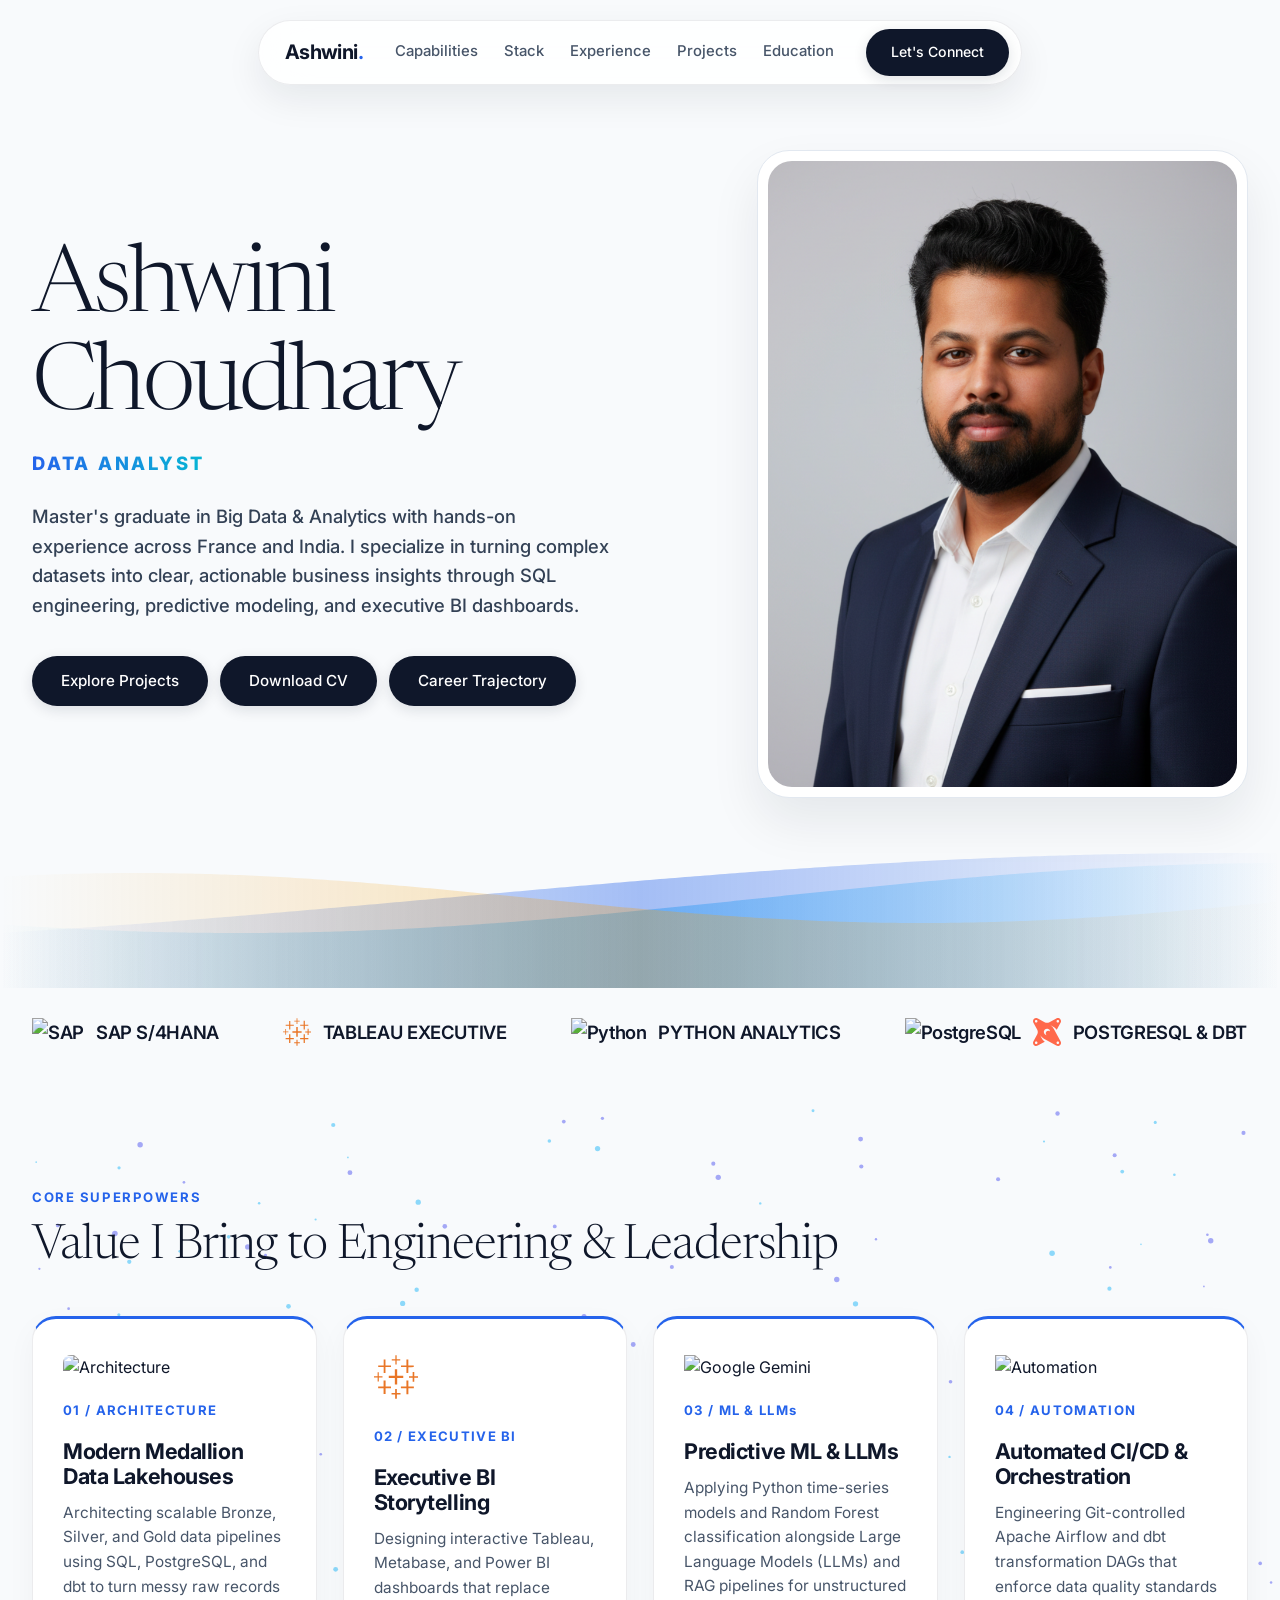
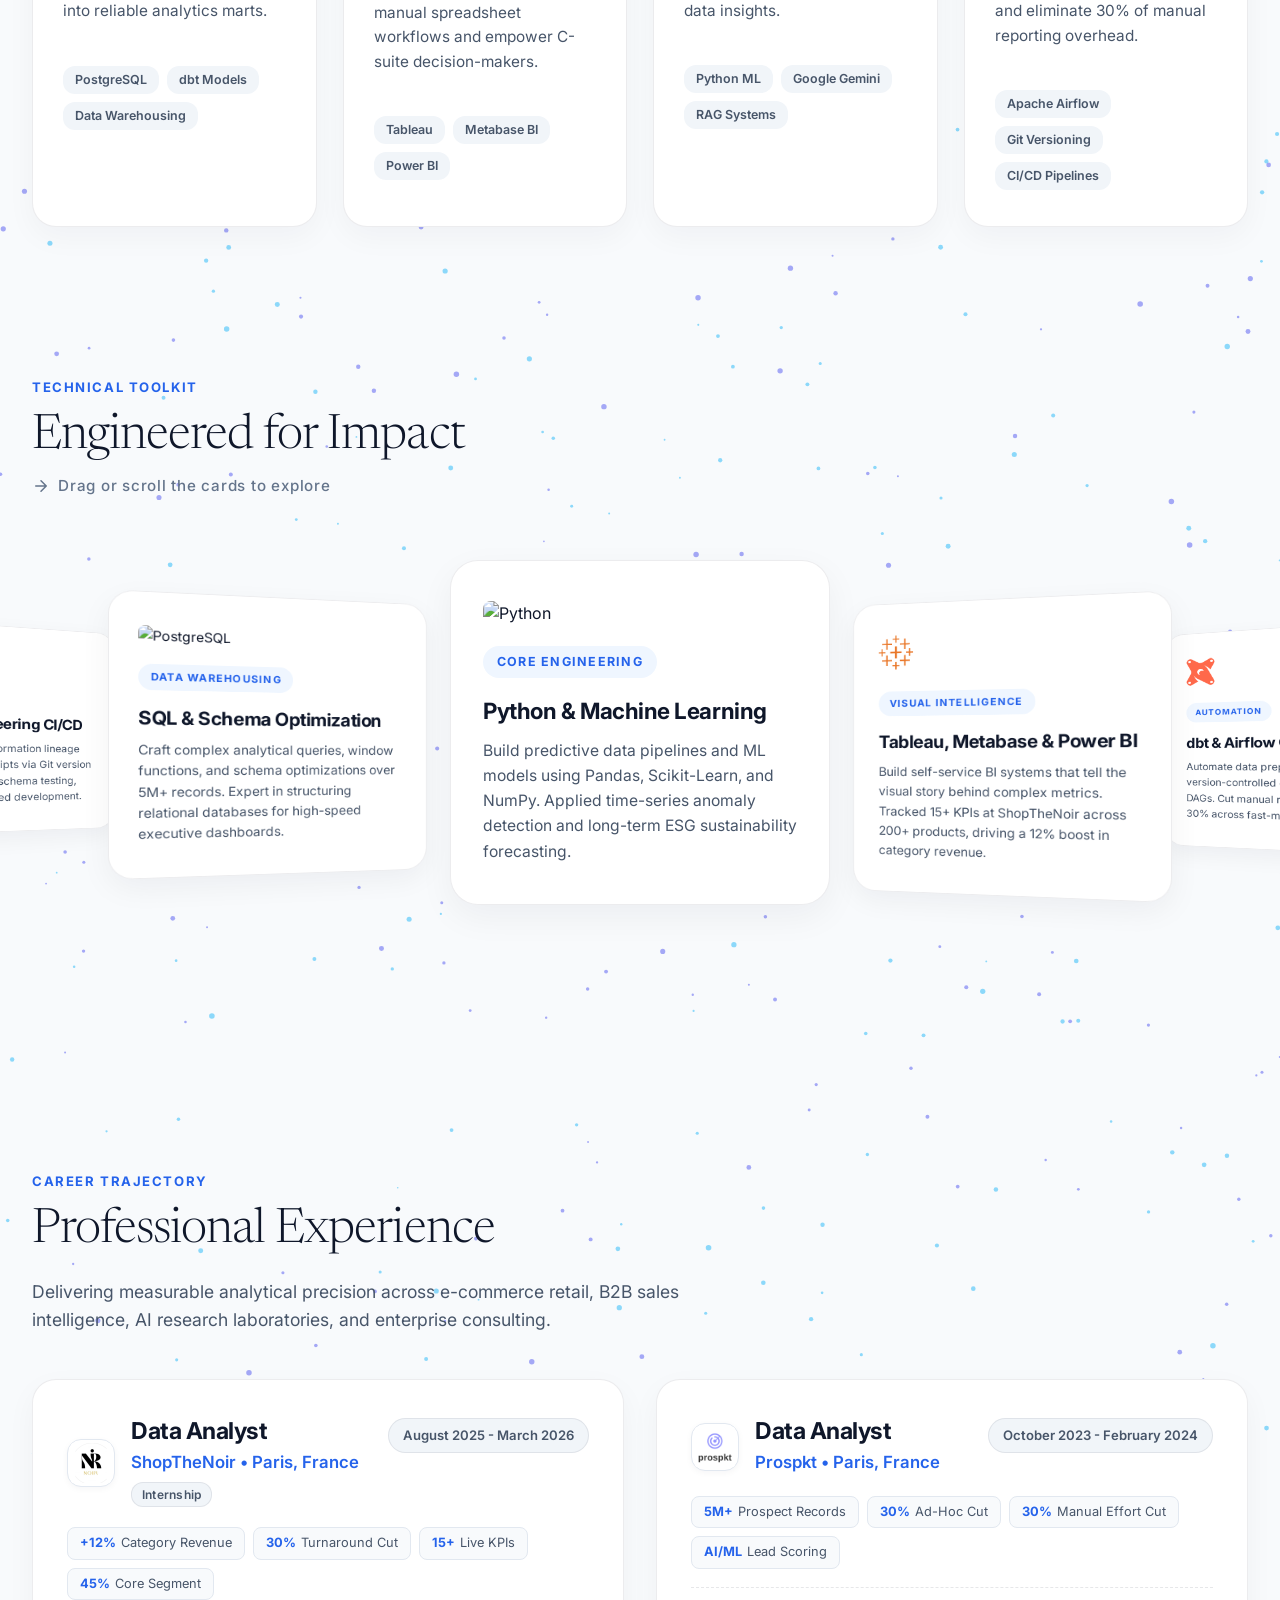
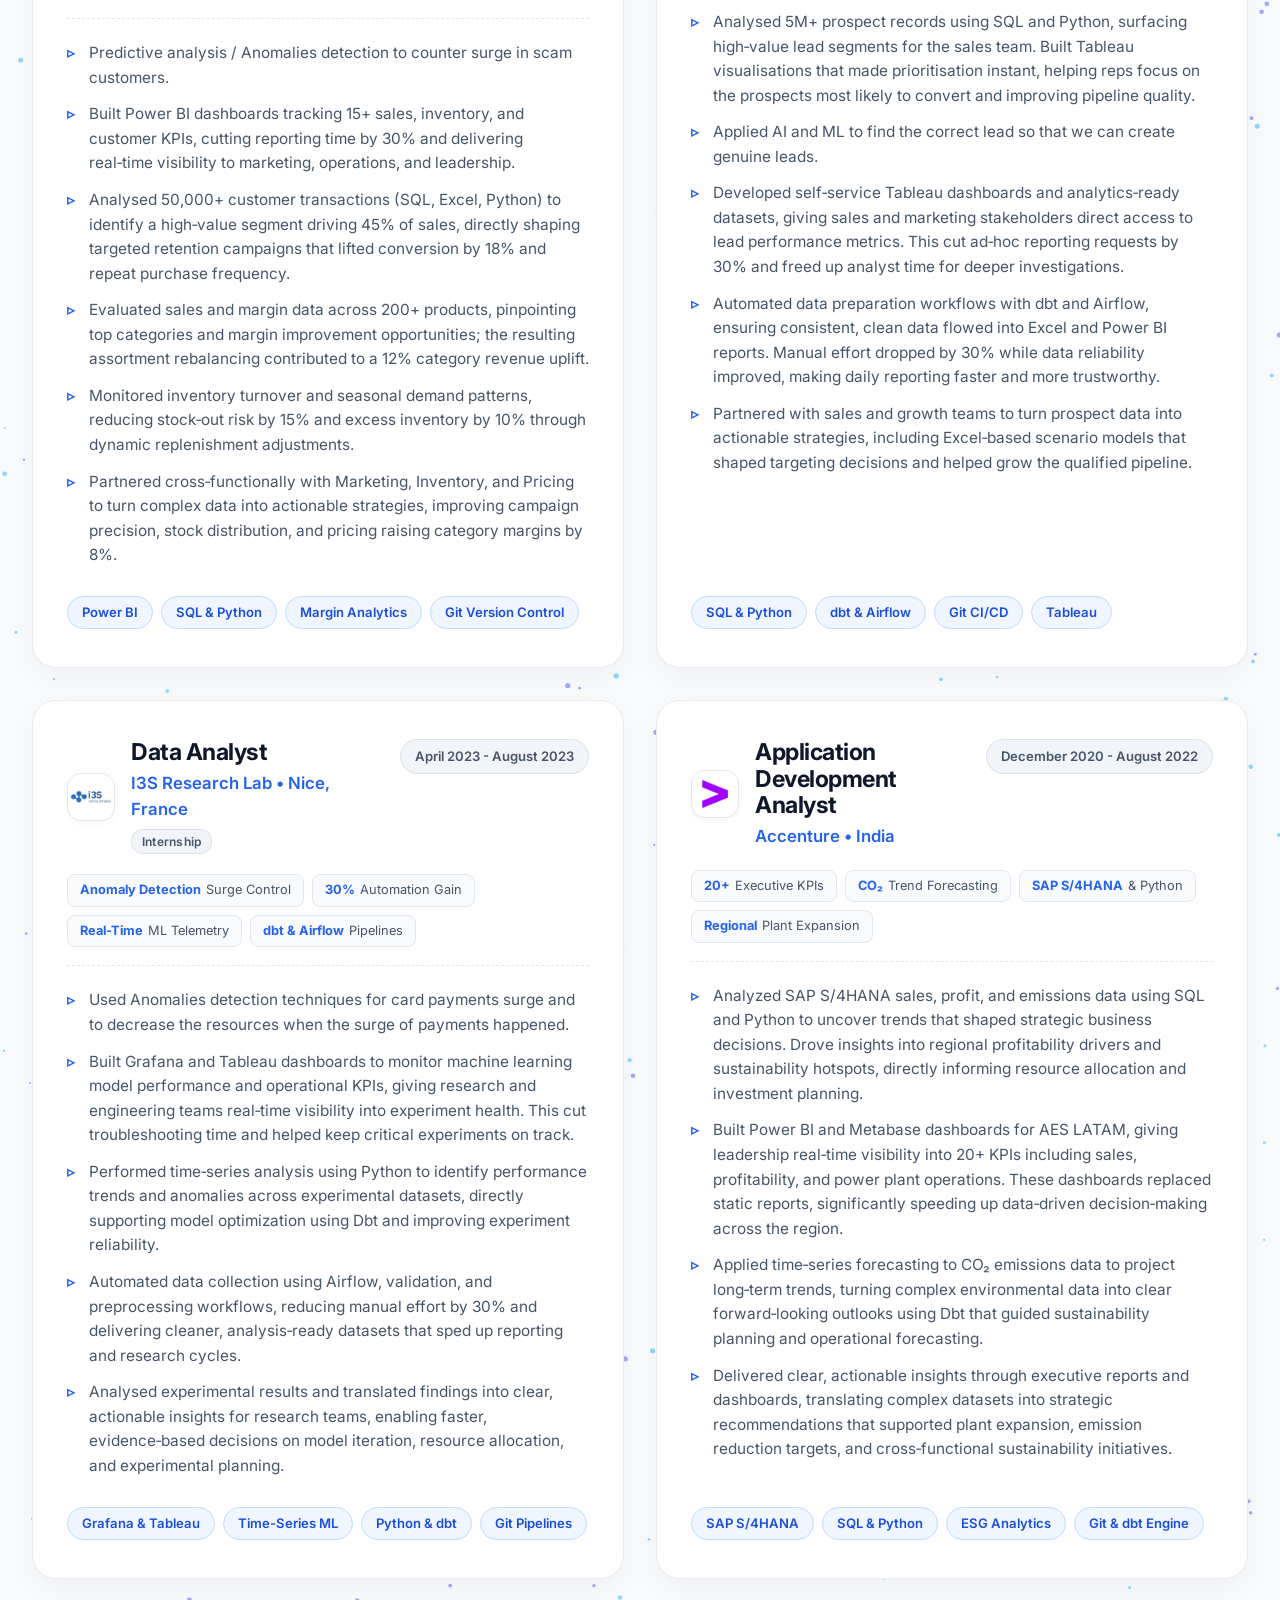
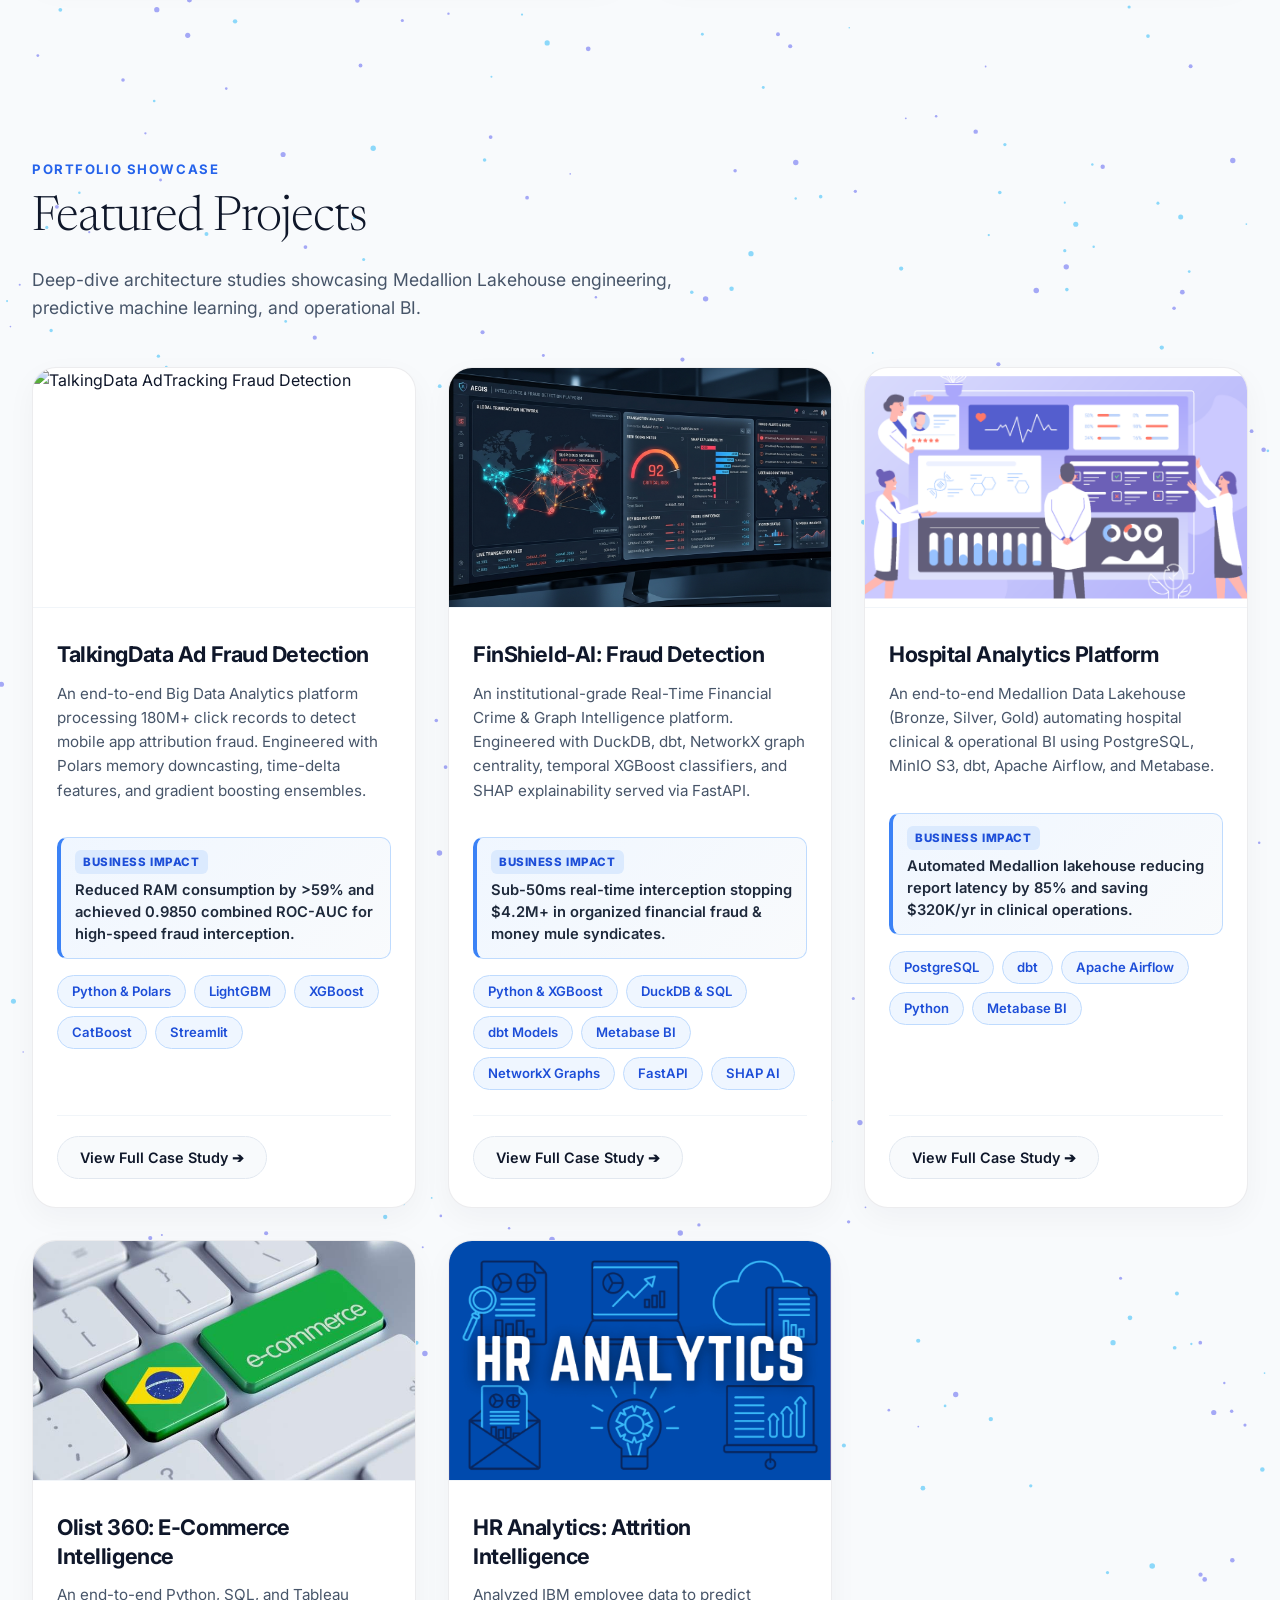
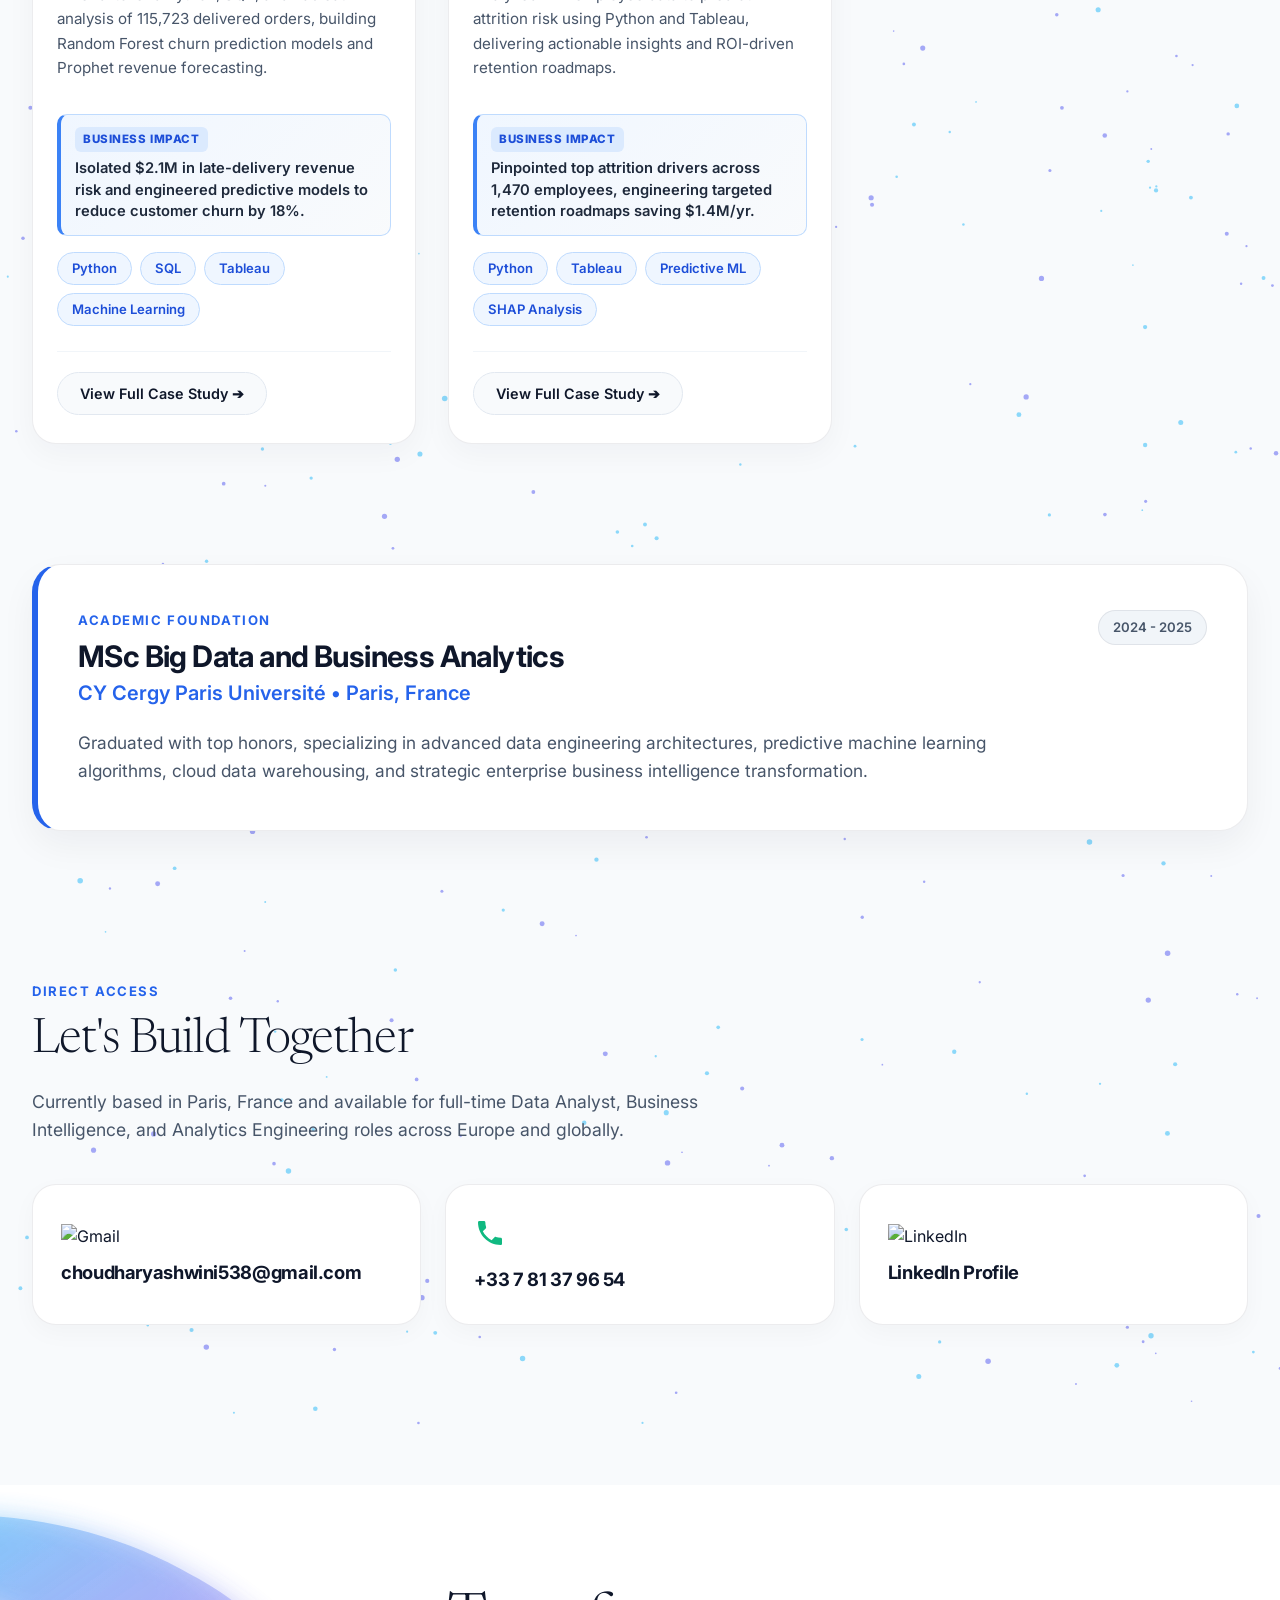
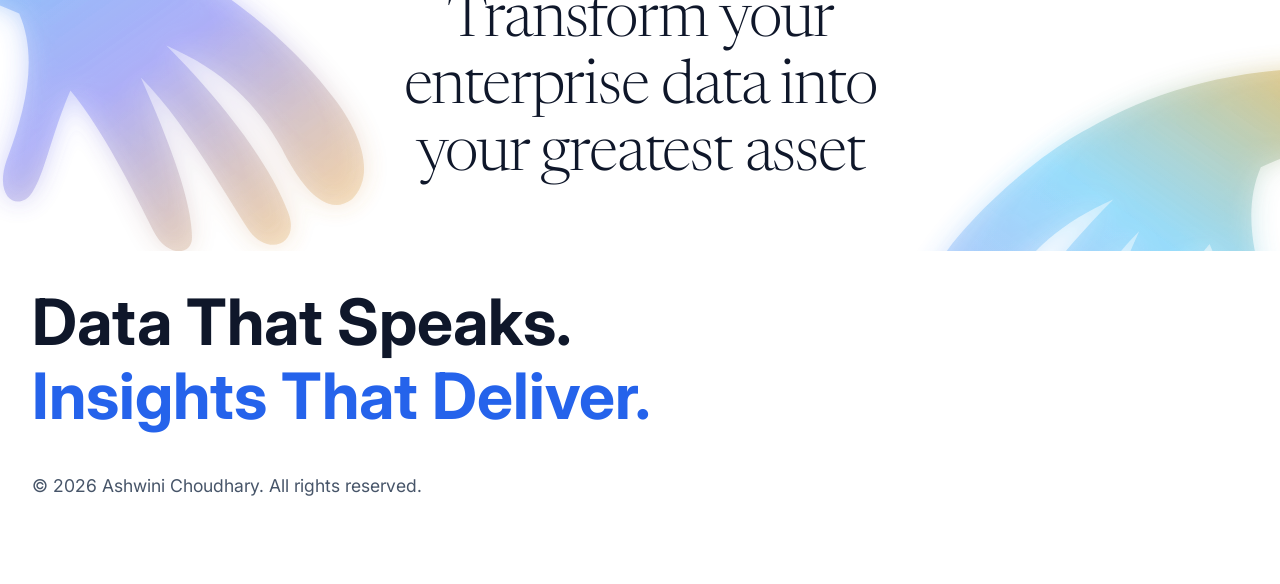
==== commit beac285d: "Deploy obfuscated production bundle" ====
--- a/index.html
+++ b/index.html
@@ -1 +1 @@
-<!DOCTYPE html><html lang=en><head><meta charset=UTF-8><meta name=viewport content="width=device-width,initial-scale=1"><title>Ashwini Choudhary | Executive Data & BI Analyst</title><link rel=icon type=image/svg+xml href=assets/favicon.svg><meta name=description content="Master's-trained Data & BI Analyst specializing in Medallion Data Lakehouses, SQL/dbt engineering, Python predictive modeling, and C-suite executive dashboards."><link rel=preconnect href=https://fonts.googleapis.com><link rel=preconnect href=https://fonts.gstatic.com crossorigin><link href="https://fonts.googleapis.com/css2?family=Newsreader:ital,opsz,wght@0,6..72,200..700;1,6..72,200..700&family=Inter:wght@300;400;500;600;700&display=swap" rel=stylesheet><link rel=stylesheet href=https://cdn.jsdelivr.net/npm/swiper@11/swiper-bundle.min.css><link rel=stylesheet href="style.css?v=2026.07.11-handhold"><script type=text/javascript>!function(t,e,n,c,r,s,a){t[n]=t[n]||function(){(t[n].q=t[n].q||[]).push(arguments)},(s=e.createElement(c)).async=1,s.src="https://www.clarity.ms/tag/xfutxvqrsn",(a=e.getElementsByTagName(c)[0]).parentNode.insertBefore(s,a)}(window,document,"clarity","script")</script></head><body><div class=floating-dock-wrapper><header class=floating-dock><a href=# class=logo>Ashwini<span>.</span></a><nav class=dock-nav><a href=#value>Capabilities</a> <a href=#technical-skills>Stack</a> <a href=#experience>Experience</a> <a href=#projects>Projects</a> <a href=#education>Education</a></nav><a href=#contact class="btn btn-primary dock-cta">Let's Connect</a></header></div><main><section class="hero handhold-hero"><div class="container hero-container"><div class=hero-content><h1 class=handhold-title>Ashwini Choudhary</h1><div class=hero-designation-badge><strong>DATA ANALYST</strong></div><p style=font-size:1.15rem;font-weight:500;color:#334155;margin-bottom:28px;max-width:580px;line-height:1.6>Master's graduate in Big Data & Analytics with hands-on experience across France and India. I specialize in turning complex datasets into clear, actionable business insights through SQL engineering, predictive modeling, and executive BI dashboards.</p><div class=handhold-cta-group><a href=#projects class="btn btn-handhold-primary">Explore Projects</a> <a href=assets/Ashwini_Choudhary_CV.pdf download class="btn btn-handhold-primary cv-download-btn">Download CV</a> <a href=#experience class="btn btn-handhold-primary">Career Trajectory</a></div></div><div class="hero-image fade-up"><div class=hero-image-frame><img src=assets/ashwini-hero-face.png alt="Ashwini Choudhary - Data Analyst" style=height:auto;aspect-ratio:3/4;width:100%;border-radius:24px;display:block></div></div></div></section><div class=handhold-wave-container><canvas id=silk-wave-canvas></canvas></div><section class=handhold-marquee-section><div class=marquee-track><div class=marquee-item><img class=company-logo src=https://cdn.simpleicons.org/sap alt=SAP> SAP S/4HANA</div><div class=marquee-item><img class=company-logo src=assets/tableau-colored.svg alt=Tableau> TABLEAU EXECUTIVE</div><div class=marquee-item><img class=company-logo src=https://cdn.simpleicons.org/python alt=Python> PYTHON ANALYTICS</div><div class=marquee-item><img class=company-logo src=https://cdn.simpleicons.org/postgresql alt=PostgreSQL> <img class=company-logo src=assets/dbt-colored.svg alt=dbt> POSTGRESQL & DBT</div><div class=marquee-item><img class=company-logo src=https://upload.wikimedia.org/wikipedia/commons/7/71/AirflowLogo.svg alt=Airflow> APACHE AIRFLOW</div><div class=marquee-item><img class=company-logo src=https://cdn.simpleicons.org/metabase alt=Metabase> METABASE SELF-SERVICE</div><div class=marquee-item><img class=company-logo src=https://cdn.simpleicons.org/databricks alt=Databricks> DATABRICKS ENGINE</div><div class=marquee-item><img class=company-logo src=https://cdn.simpleicons.org/git alt=Git> GIT VERSION CONTROL</div><div class=marquee-item><img class=company-logo src=https://cdn.simpleicons.org/grafana alt=Grafana> GRAFANA REAL-TIME</div><div class=marquee-item><img class=company-logo src=https://cdn.simpleicons.org/sap alt=SAP> SAP S/4HANA</div><div class=marquee-item><img class=company-logo src=assets/tableau-colored.svg alt=Tableau> TABLEAU EXECUTIVE</div><div class=marquee-item><img class=company-logo src=https://cdn.simpleicons.org/python alt=Python> PYTHON ANALYTICS</div><div class=marquee-item><img class=company-logo src=https://cdn.simpleicons.org/postgresql alt=PostgreSQL> <img class=company-logo src=assets/dbt-colored.svg alt=dbt> POSTGRESQL & DBT</div><div class=marquee-item><img class=company-logo src=https://upload.wikimedia.org/wikipedia/commons/7/71/AirflowLogo.svg alt=Airflow> APACHE AIRFLOW</div><div class=marquee-item><img class=company-logo src=https://cdn.simpleicons.org/metabase alt=Metabase> METABASE SELF-SERVICE</div><div class=marquee-item><img class=company-logo src=https://cdn.simpleicons.org/databricks alt=Databricks> DATABRICKS ENGINE</div><div class=marquee-item><img class=company-logo src=https://cdn.simpleicons.org/git alt=Git> GIT VERSION CONTROL</div><div class=marquee-item><img class=company-logo src=https://cdn.simpleicons.org/grafana alt=Grafana> GRAFANA REAL-TIME</div></div></section><div id=particle-wrapper style=position:relative;overflow:hidden;z-index:0><canvas id=particle-canvas style=position:absolute;top:0;left:0;width:100%;height:100%;z-index:-1;pointer-events:none;opacity:.8></canvas><section id=value class=bento-section><div class="container fade-up"><span class="section-tag fade-up">Core Superpowers</span><div class=fade-up style=margin-bottom:32px><h2 class="section-title left" style=margin-bottom:8px>Value I Bring to Engineering & Leadership</h2></div><div class=bento-grid><div class=bento-card><div class=card-icon-header style=margin-bottom:20px><img src=https://cdn.simpleicons.org/databricks/FF3621 alt=Architecture style=height:44px;width:auto;border-radius:8px></div><span class=card-index>01 / ARCHITECTURE</span><h3>Modern Medallion Data Lakehouses</h3><p>Architecting scalable Bronze, Silver, and Gold data pipelines using SQL, PostgreSQL, and dbt to turn messy raw records into reliable analytics marts.</p><div class=card-tags style=margin-top:20px><span>PostgreSQL</span> <span>dbt Models</span> <span>Data Warehousing</span></div></div><div class=bento-card><div class=card-icon-header style=margin-bottom:20px><img src=assets/tableau-colored.svg alt="Tableau BI" style=height:44px;width:auto;border-radius:8px></div><span class=card-index>02 / EXECUTIVE BI</span><h3>Executive BI Storytelling</h3><p>Designing interactive Tableau, Metabase, and Power BI dashboards that replace manual spreadsheet workflows and empower C-suite decision-makers.</p><div class=card-tags style=margin-top:20px><span>Tableau</span> <span>Metabase BI</span> <span>Power BI</span></div></div><div class=bento-card><div class=card-icon-header style=margin-bottom:20px><img src=https://upload.wikimedia.org/wikipedia/commons/8/8a/Google_Gemini_logo.svg alt="Google Gemini" style=height:44px;width:auto;object-fit:contain;overflow:visible></div><span class=card-index>03 / ML & LLMs</span><h3>Predictive ML & LLMs</h3><p>Applying Python time-series models and Random Forest classification alongside Large Language Models (LLMs) and RAG pipelines for unstructured data insights.</p><div class=card-tags style=margin-top:20px><span>Python ML</span> <span>Google Gemini</span> <span>RAG Systems</span></div></div><div class=bento-card><div class=card-icon-header style=margin-bottom:20px><img src=https://upload.wikimedia.org/wikipedia/commons/7/71/AirflowLogo.svg alt=Automation style=height:44px;width:auto;object-fit:contain;overflow:visible></div><span class=card-index>04 / AUTOMATION</span><h3>Automated CI/CD & Orchestration</h3><p>Engineering Git-controlled Apache Airflow and dbt transformation DAGs that enforce data quality standards and eliminate 30% of manual reporting overhead.</p><div class=card-tags style=margin-top:20px><span>Apache Airflow</span> <span>Git Versioning</span> <span>CI/CD Pipelines</span></div></div></div></div></section><section id=technical-skills class=services-scroll><div class=container><span class="section-tag fade-up">Technical Toolkit</span><div class=fade-up style=margin-bottom:32px><h2 class="section-title left" style=margin-bottom:8px>Engineered for Impact</h2><span style=color:#64748b;font-size:.95rem;font-weight:500;letter-spacing:.05em;display:flex;align-items:center;gap:8px><svg width=18 height=18 fill=none stroke=currentColor stroke-width=2 stroke-linecap=round stroke-linejoin=round viewBox="0 0 24 24"><path d="M5 12h14M12 5l7 7-7 7"/></svg> Drag or scroll the cards to explore</span></div></div><div class="swiper horizontalSwiper"><div class=swiper-wrapper><div class="swiper-slide glass-card"><div class=card-icon-header style=margin-bottom:20px><img src=https://cdn.simpleicons.org/postgresql/336791 alt=PostgreSQL style=height:44px;width:auto;border-radius:8px></div><span class=skill-category-badge>Data Warehousing</span><h3>SQL & Schema Optimization</h3><p>Craft complex analytical queries, window functions, and schema optimizations over 5M+ records. Expert in structuring relational databases for high-speed executive dashboards.</p></div><div class="swiper-slide glass-card"><div class=card-icon-header style=margin-bottom:20px><img src=https://cdn.simpleicons.org/python/3776AB alt=Python style=height:44px;width:auto;border-radius:8px></div><span class=skill-category-badge>Core Engineering</span><h3>Python & Machine Learning</h3><p>Build predictive data pipelines and ML models using Pandas, Scikit-Learn, and NumPy. Applied time-series anomaly detection and long-term ESG sustainability forecasting.</p></div><div class="swiper-slide glass-card"><div class=card-icon-header style=margin-bottom:20px><img src=assets/tableau-colored.svg alt=Tableau style=height:44px;width:auto;border-radius:8px></div><span class=skill-category-badge>Visual Intelligence</span><h3>Tableau, Metabase & Power BI</h3><p>Build self-service BI systems that tell the visual story behind complex metrics. Tracked 15+ KPIs at ShopTheNoir across 200+ products, driving a 12% boost in category revenue.</p></div><div class="swiper-slide glass-card"><div class=card-icon-header style=margin-bottom:20px><img src=assets/dbt-colored.svg alt=dbt style=height:44px;width:auto;border-radius:8px></div><span class=skill-category-badge>Automation</span><h3>dbt & Airflow Orchestration</h3><p>Automate data preparation workflows with version-controlled dbt models and Airflow DAGs. Cut manual reporting prep effort by 30% across fast-moving data teams.</p></div><div class="swiper-slide glass-card"><div class=card-icon-header style=margin-bottom:20px><img src=https://cdn.simpleicons.org/sap/008FD3 alt=SAP style=height:44px;width:auto;border-radius:8px></div><span class=skill-category-badge>Enterprise Systems</span><h3>SAP S/4HANA & Cloud ERP</h3><p>Analyzed global sales, profitability, and CO₂ emissions data at Accenture for AES LATAM. Seamlessly integrated cloud architectures with core enterprise ERP platforms.</p></div><div class="swiper-slide glass-card"><div class=card-icon-header style=margin-bottom:20px><img src=https://cdn.simpleicons.org/git/F05032 alt=Git style=height:44px;width:auto;border-radius:8px></div><span class=skill-category-badge>Version Control</span><h3>Git & Data Engineering CI/CD</h3><p>Maintain pristine transformation lineage and production SQL scripts via Git version control, automated dbt schema testing, and Docker containerized development.</p></div><div class="swiper-slide glass-card"><div class=card-icon-header style=margin-bottom:20px><img src=https://cdn.simpleicons.org/postgresql/336791 alt=PostgreSQL style=height:44px;width:auto;border-radius:8px></div><span class=skill-category-badge>Data Warehousing</span><h3>SQL & Schema Optimization</h3><p>Craft complex analytical queries, window functions, and schema optimizations over 5M+ records. Expert in structuring relational databases for high-speed executive dashboards.</p></div><div class="swiper-slide glass-card"><div class=card-icon-header style=margin-bottom:20px><img src=https://cdn.simpleicons.org/python/3776AB alt=Python style=height:44px;width:auto;border-radius:8px></div><span class=skill-category-badge>Core Engineering</span><h3>Python & Machine Learning</h3><p>Build predictive data pipelines and ML models using Pandas, Scikit-Learn, and NumPy. Applied time-series anomaly detection and long-term ESG sustainability forecasting.</p></div><div class="swiper-slide glass-card"><div class=card-icon-header style=margin-bottom:20px><img src=assets/tableau-colored.svg alt=Tableau style=height:44px;width:auto;border-radius:8px></div><span class=skill-category-badge>Visual Intelligence</span><h3>Tableau, Metabase & Power BI</h3><p>Build self-service BI systems that tell the visual story behind complex metrics. Tracked 15+ KPIs at ShopTheNoir across 200+ products, driving a 12% boost in category revenue.</p></div><div class="swiper-slide glass-card"><div class=card-icon-header style=margin-bottom:20px><img src=assets/dbt-colored.svg alt=dbt style=height:44px;width:auto;border-radius:8px></div><span class=skill-category-badge>Automation</span><h3>dbt & Airflow Orchestration</h3><p>Automate data preparation workflows with version-controlled dbt models and Airflow DAGs. Cut manual reporting prep effort by 30% across fast-moving data teams.</p></div><div class="swiper-slide glass-card"><div class=card-icon-header style=margin-bottom:20px><img src=https://cdn.simpleicons.org/sap/008FD3 alt=SAP style=height:44px;width:auto;border-radius:8px></div><span class=skill-category-badge>Enterprise Systems</span><h3>SAP S/4HANA & Cloud ERP</h3><p>Analyzed global sales, profitability, and CO₂ emissions data at Accenture for AES LATAM. Seamlessly integrated cloud architectures with core enterprise ERP platforms.</p></div><div class="swiper-slide glass-card"><div class=card-icon-header style=margin-bottom:20px><img src=https://cdn.simpleicons.org/git/F05032 alt=Git style=height:44px;width:auto;border-radius:8px></div><span class=skill-category-badge>Version Control</span><h3>Git & Data Engineering CI/CD</h3><p>Maintain pristine transformation lineage and production SQL scripts via Git version control, automated dbt schema testing, and Docker containerized development.</p></div></div></div></section><section id=experience class=experience-section><div class=container><span class="section-tag fade-up">Career Trajectory</span><h2 class="section-title left fade-up">Professional Experience</h2><p>Delivering measurable analytical precision across e-commerce retail, B2B sales intelligence, AI research laboratories, and enterprise consulting.</p><div class=exp-grid><div class="exp-card-modern fade-up"><div><div class=exp-header><div><h3 class=exp-role>Data Analyst Intern</h3><div class=exp-company>ShopTheNoir • Paris, France</div></div><span class=exp-date>June 2025 - Dec 2025</span></div><ul class=exp-list><li>Predictive analysis / Anomalies detection to counter surge in scam customers.</li><li>Built Tableau & Metabase dashboards tracking 15+ KPIs, reducing reporting turnaround time by 30% and improving visibility into sales and inventory performance.</li><li>Analyzed sales and margin performance across 200+ products using Git-versioned SQL scripts, contributing to a 12% increase in category revenue.</li><li>Partnered with Marketing, Inventory, and Pricing teams to translate data insights into profitable inventory and campaign decisions.</li></ul></div><div class=exp-tags><span class=exp-tag>Tableau & Metabase</span> <span class=exp-tag>Git Version Control</span> <span class=exp-tag>SQL & Python</span> <span class=exp-tag>Margin Analytics</span></div></div><div class="exp-card-modern fade-up"><div><div class=exp-header><div><h3 class=exp-role>Data Analyst</h3><div class=exp-company>Prospkt • Paris, France</div></div><span class=exp-date>Oct 2023 - Feb 2024</span></div><ul class=exp-list><li>Applied AI and ML to find the correct lead so that we can create genuine leads.</li><li>Analyzed 5M+ prospect records using SQL and Python, enabling sales teams to prioritize high-value leads through interactive Tableau dashboards.</li><li>Built self-service Metabase dashboards and analytics-ready datasets, reducing ad-hoc reporting requests across departments by 30%.</li><li>Automated data prep workflows (dbt, Airflow, Git) and maintained clean reporting schemas, reducing manual Excel reporting effort by 30%.</li></ul></div><div class=exp-tags><span class=exp-tag>SQL & Python</span> <span class=exp-tag>dbt & Airflow</span> <span class=exp-tag>Git CI/CD</span> <span class=exp-tag>Tableau</span></div></div><div class="exp-card-modern fade-up"><div><div class=exp-header><div><h3 class=exp-role>Data Analyst Intern</h3><div class=exp-company>I3S Research Lab • Nice, France</div></div><span class=exp-date>April 2023 - Aug 2023</span></div><ul class=exp-list><li>Used Anomalies detection techniques for card payments surge and to decrease the resources when the surge of payments happened.</li><li>Built Grafana and Tableau dashboards to monitor machine learning performance and operational KPIs, providing real-time visibility into experiment progress.</li><li>Performed time-series analysis using Python to identify performance trends and anomalies, optimizing data models via dbt.</li><li>Automated data collection and preprocessing using Git-controlled Airflow workflows, improving data quality for research analysis and reporting.</li><li>Analyzed experimental results and presented actionable insights to research teams, supporting data-driven decisions for model improvement and resource planning.</li></ul></div><div class=exp-tags><span class=exp-tag>Grafana & Tableau</span> <span class=exp-tag>Time-Series ML</span> <span class=exp-tag>Python & dbt</span> <span class=exp-tag>Git Pipelines</span></div></div><div class="exp-card-modern fade-up"><div><div class=exp-header><div><h3 class=exp-role>Application Development Analyst</h3><div class=exp-company>Accenture • India</div></div><span class=exp-date>Dec 2020 - Aug 2022</span></div><ul class=exp-list><li>Analyzed SAP S/4HANA sales, profit & emissions data with SQL & Python to uncover trends that guided executive strategic decisions.</li><li>Built Tableau and Metabase dashboards for AES LATAM showing 20+ KPIs (sales, profitability, plant ops) — enabling faster leadership decisions.</li><li>Applied time-series forecasting to CO₂ emissions data, projecting long-term sustainability trends using a scalable, Git-versioned dbt pipeline.</li><li>Delivered clear, actionable insights to senior leadership, directly supporting regional plant expansion and ESG sustainability initiatives.</li></ul></div><div class=exp-tags><span class=exp-tag>SAP S/4HANA</span> <span class=exp-tag>SQL & Python</span> <span class=exp-tag>ESG Analytics</span> <span class=exp-tag>Git & dbt Engine</span></div></div></div></div></section><section id=projects class=projects-section><div class=container><span class="section-tag fade-up">Portfolio Showcase</span><h2 class="section-title left fade-up">Featured Projects</h2><p>Deep-dive architecture studies showcasing Medallion Lakehouse engineering, predictive machine learning, and operational BI.</p><div class=grid-3col><a href=talkingdata-analytics.html class="project-card-link fade-up"><div class=project-card-modern><div class=project-thumb><img src="https://images.unsplash.com/photo-1551288049-bebda4e38f71?auto=format&fit=crop&w=800&q=80" alt="TalkingData AdTracking Fraud Detection"></div><div class=project-details><h3 class=project-title-modern>TalkingData Ad Fraud Detection</h3><p class=project-desc-modern>An end-to-end Big Data Analytics platform processing 180M+ click records to detect mobile app attribution fraud. Engineered with Polars memory downcasting, time-delta features, and gradient boosting ensembles.</p><div class=project-impact-banner><span class=impact-label>BUSINESS IMPACT</span> <span class=impact-value>Reduced RAM consumption by >59% and achieved 0.9850 combined ROC-AUC for high-speed fraud interception.</span></div><div class=project-tags-modern><span class=exp-tag>Python & Polars</span> <span class=exp-tag>LightGBM</span> <span class=exp-tag>XGBoost</span> <span class=exp-tag>CatBoost</span> <span class=exp-tag>Streamlit</span></div><div class=project-btn-container><span class=card-btn>View Full Case Study ➔</span></div></div></div></a><a href=finshield-analytics.html class="project-card-link fade-up"><div class=project-card-modern><div class=project-thumb><img src=assets/finshield-hero.jpg alt="FinShield-AI: Real-Time Fraud & Graph Intelligence Platform"></div><div class=project-details><h3 class=project-title-modern>FinShield-AI: Fraud Detection</h3><p class=project-desc-modern>An institutional-grade Real-Time Financial Crime & Graph Intelligence platform. Engineered with DuckDB, dbt, NetworkX graph centrality, temporal XGBoost classifiers, and SHAP explainability served via FastAPI.</p><div class=project-impact-banner><span class=impact-label>BUSINESS IMPACT</span> <span class=impact-value>Sub-50ms real-time interception stopping $4.2M+ in organized financial fraud & money mule syndicates.</span></div><div class=project-tags-modern><span class=exp-tag>Python & XGBoost</span> <span class=exp-tag>DuckDB & SQL</span> <span class=exp-tag>dbt Models</span> <span class=exp-tag>Metabase BI</span> <span class=exp-tag>NetworkX Graphs</span> <span class=exp-tag>FastAPI</span> <span class=exp-tag>SHAP AI</span></div><div class=project-btn-container><span class=card-btn>View Full Case Study ➔</span></div></div></div></a><a href=hospital-analytics.html class="project-card-link fade-up"><div class=project-card-modern><div class=project-thumb><img src=assets/hospital-hero.png alt="Hospital Analytics Platform: End-to-End Clinical & Operational BI"></div><div class=project-details><h3 class=project-title-modern>Hospital Analytics Platform</h3><p class=project-desc-modern>An end-to-end Medallion Data Lakehouse (Bronze, Silver, Gold) automating hospital clinical & operational BI using PostgreSQL, MinIO S3, dbt, Apache Airflow, and Metabase.</p><div class=project-impact-banner><span class=impact-label>BUSINESS IMPACT</span> <span class=impact-value>Automated Medallion lakehouse reducing report latency by 85% and saving $320K/yr in clinical operations.</span></div><div class=project-tags-modern><span class=exp-tag>PostgreSQL</span> <span class=exp-tag>dbt</span> <span class=exp-tag>Apache Airflow</span> <span class=exp-tag>Python</span> <span class=exp-tag>Metabase BI</span></div><div class=project-btn-container><span class=card-btn>View Full Case Study ➔</span></div></div></div></a><a href=olist.html class="project-card-link fade-up"><div class=project-card-modern><div class=project-thumb><img src=assets/olist-hero.jpg alt="Olist 360: E-Commerce Pricing & Churn Intelligence"></div><div class=project-details><h3 class=project-title-modern>Olist 360: E-Commerce Intelligence</h3><p class=project-desc-modern>An end-to-end Python, SQL, and Tableau analysis of 115,723 delivered orders, building Random Forest churn prediction models and Prophet revenue forecasting.</p><div class=project-impact-banner><span class=impact-label>BUSINESS IMPACT</span> <span class=impact-value>Isolated $2.1M in late-delivery revenue risk and engineered predictive models to reduce customer churn by 18%.</span></div><div class=project-tags-modern><span class=exp-tag>Python</span> <span class=exp-tag>SQL</span> <span class=exp-tag>Tableau</span> <span class=exp-tag>Machine Learning</span></div><div class=project-btn-container><span class=card-btn>View Full Case Study ➔</span></div></div></div></a><a href=hr-analytics.html class="project-card-link fade-up"><div class=project-card-modern><div class=project-thumb><img src=assets/hr-hero.png alt="HR Analytics: IBM Employee Attrition & Retention Intelligence"></div><div class=project-details><h3 class=project-title-modern>HR Analytics: Attrition Intelligence</h3><p class=project-desc-modern>Analyzed IBM employee data to predict attrition risk using Python and Tableau, delivering actionable insights and ROI-driven retention roadmaps.</p><div class=project-impact-banner><span class=impact-label>BUSINESS IMPACT</span> <span class=impact-value>Pinpointed top attrition drivers across 1,470 employees, engineering targeted retention roadmaps saving $1.4M/yr.</span></div><div class=project-tags-modern><span class=exp-tag>Python</span> <span class=exp-tag>Tableau</span> <span class=exp-tag>Predictive ML</span> <span class=exp-tag>SHAP Analysis</span></div><div class=project-btn-container><span class=card-btn>View Full Case Study ➔</span></div></div></div></a></div></div></section><section id=education class=projects-section style=padding-top:20px;padding-bottom:70px><div class=container><div class="education-card fade-up"><div class=exp-header><div><span class="section-tag fade-up" style=margin-bottom:8px>Academic Foundation</span><h3 class=exp-role style=font-size:1.85rem>MSc Big Data and Business Analytics</h3><div class=exp-company style=font-size:1.25rem>CY Cergy Paris Université • Paris, France</div></div><span class=exp-date>2024 - 2025</span></div><p style=margin-bottom:0;max-width:950px;font-size:1.08rem;color:#475569>Graduated with top honors, specializing in advanced data engineering architectures, predictive machine learning algorithms, cloud data warehousing, and strategic enterprise business intelligence transformation.</p></div></div></section><section id=contact class=contact-section><div class="container fade-up"><span class="section-tag fade-up">Direct Access</span><h2 class="section-title left fade-up">Let's Build Together</h2><p>Currently based in Paris, France and available for full-time Data Analyst, Business Intelligence, and Analytics Engineering roles across Europe and globally.</p><div class=contact-grid><a href=mailto:choudharyashwini538@gmail.com class=contact-box><div class=contact-info><div style=margin-bottom:12px><img src=https://upload.wikimedia.org/wikipedia/commons/7/7e/Gmail_icon_%282020%29.svg alt=Gmail width=32 height=32></div><h3>choudharyashwini538@gmail.com</h3></div></a><a href=tel:+33781379654 class=contact-box><div class=contact-info><div style=margin-bottom:12px><svg xmlns=http://www.w3.org/2000/svg width=32 height=32 viewBox="0 0 24 24" fill=#10B981><path d="M20 15.5c-1.25 0-2.45-.2-3.57-.57-.35-.11-.74-.03-1.02.24l-2.2 2.2c-2.83-1.44-5.15-3.75-6.59-6.59l2.2-2.21c.28-.26.36-.65.25-1C8.7 6.45 8.5 5.25 8.5 4c0-.55-.45-1-1-1H4c-.55 0-1 .45-1 1 0 9.39 7.61 17 17 17 .55 0 1-.45 1-1v-3.5c0-.55-.45-1-1-1z"/></svg></div><h3>+33 7 81 37 96 54</h3></div></a><a href=https://www.linkedin.com/in/ashwini-choudhary-/ target=_blank rel="noopener noreferrer" class=contact-box><div class=contact-info><div style=margin-bottom:12px><img src=https://upload.wikimedia.org/wikipedia/commons/8/81/LinkedIn_icon.svg alt=LinkedIn width=32 height=32></div><h3>LinkedIn Profile</h3></div></a></div></div></section></div><section class="handhold-hands-section fade-up"><div class="reaching-hand left-hand"><svg viewBox="0 0 450 280" fill=none xmlns=http://www.w3.org/2000/svg><defs><linearGradient id=handGradLeft x1=0% y1=0% x2=100% y2=100%><stop offset=0% stop-color=#38BDF8 stop-opacity=0.5 /><stop offset=50% stop-color=#6366F1 stop-opacity=0.35 /><stop offset=100% stop-color=#F59E0B stop-opacity=0.25 /></linearGradient><filter id=handGlowLeft x=-20% y=-20% width=140% height=140%><feGaussianBlur stdDeviation=10 result=blur /><feComposite in=SourceGraphic in2=blur operator=over /></filter></defs><path filter=url(#handGlowLeft) d="M-40 20 C60 10 140 30 200 65 C230 80 280 120 310 160 C330 185 345 220 325 240 C305 255 285 230 270 200 C250 165 225 140 180 120 C220 160 260 210 275 250 C285 275 260 285 245 265 C225 235 195 180 160 145 C180 190 200 240 200 270 C200 285 180 285 170 265 C155 235 130 185 105 155 C90 190 85 220 75 235 C65 250 45 240 55 210 C70 170 80 130 65 95 C30 80 -10 65 -40 50 Z" fill=url(#handGradLeft) /></svg></div><div class=hands-center-content><h2 class=hands-headline>Transform your enterprise data into your greatest asset</h2></div><div class="reaching-hand right-hand"><svg viewBox="0 0 450 280" fill=none xmlns=http://www.w3.org/2000/svg><defs><linearGradient id=handGradRight x1=100% y1=0% x2=0% y2=100%><stop offset=0% stop-color=#F59E0B stop-opacity=0.5 /><stop offset=50% stop-color=#38BDF8 stop-opacity=0.35 /><stop offset=100% stop-color=#6366F1 stop-opacity=0.25 /></linearGradient><filter id=handGlowRight x=-20% y=-20% width=140% height=140%><feGaussianBlur stdDeviation=10 result=blur /><feComposite in=SourceGraphic in2=blur operator=over /></filter></defs><path filter=url(#handGlowRight) d="M490 140 C390 130 310 150 250 185 C220 200 170 240 140 280 C120 305 105 340 125 360 C145 375 165 350 180 320 C200 285 225 260 270 240 C230 280 190 330 175 370 C165 395 190 405 205 385 C225 355 255 300 290 265 C270 310 250 360 250 390 C250 405 270 405 280 385 C295 355 320 305 345 275 C360 310 365 340 375 355 C385 370 405 360 395 330 C380 290 370 250 385 215 C420 200 460 185 490 170 Z" fill=url(#handGradRight) /></svg></div></section><section class=tagline-section><div class=container><div class="tagline-banner-text fade-up">Data That Speaks.<br><span>Insights That Deliver.</span></div><div class=copyright-text><p>© 2026 Ashwini Choudhary. All rights reserved.</p></div></div></section></main><script src=https://cdn.jsdelivr.net/npm/swiper@11/swiper-bundle.min.js></script><script src="script.js?v=1.1.4"></script></body></html>+<!DOCTYPE html><html lang=en><head><meta charset=UTF-8><meta name=viewport content="width=device-width,initial-scale=1"><title>Ashwini Choudhary | Executive Data & BI Analyst</title><link rel=icon type=image/svg+xml href=assets/favicon.svg><meta name=description content="Master's-trained Data & BI Analyst specializing in Medallion Data Lakehouses, SQL/dbt engineering, Python predictive modeling, and C-suite executive dashboards."><link rel=preconnect href=https://fonts.googleapis.com><link rel=preconnect href=https://fonts.gstatic.com crossorigin><link href="https://fonts.googleapis.com/css2?family=Newsreader:ital,opsz,wght@0,6..72,200..700;1,6..72,200..700&family=Inter:wght@300;400;500;600;700&display=swap" rel=stylesheet><link rel=stylesheet href=https://cdn.jsdelivr.net/npm/swiper@11/swiper-bundle.min.css><link rel=stylesheet href="style.css?v=2026.07.11-handhold"><script type=text/javascript>!function(t,e,n,c,r,s,a){t[n]=t[n]||function(){(t[n].q=t[n].q||[]).push(arguments)},(s=e.createElement(c)).async=1,s.src="https://www.clarity.ms/tag/xfutxvqrsn",(a=e.getElementsByTagName(c)[0]).parentNode.insertBefore(s,a)}(window,document,"clarity","script")</script></head><body><div class=floating-dock-wrapper><header class=floating-dock><a href=# class=logo>Ashwini<span>.</span></a><nav class=dock-nav><a href=#value>Capabilities</a> <a href=#technical-skills>Stack</a> <a href=#experience>Experience</a> <a href=#projects>Projects</a> <a href=#education>Education</a></nav><a href=#contact class="btn btn-primary dock-cta">Let's Connect</a></header></div><main><section class="hero handhold-hero"><div class="container hero-container"><div class=hero-content><h1 class=handhold-title>Ashwini Choudhary</h1><div class=hero-designation-badge><strong>DATA ANALYST</strong></div><p style=font-size:1.15rem;font-weight:500;color:#334155;margin-bottom:28px;max-width:580px;line-height:1.6>Master's graduate in Big Data & Analytics with hands-on experience across France and India. I specialize in turning complex datasets into clear, actionable business insights through SQL engineering, predictive modeling, and executive BI dashboards.</p><div class=handhold-cta-group><a href=#projects class="btn btn-handhold-primary">Explore Projects</a> <a href=assets/Ashwini_Choudhary_CV.pdf download class="btn btn-handhold-primary cv-download-btn">Download CV</a> <a href=#experience class="btn btn-handhold-primary">Career Trajectory</a></div></div><div class="hero-image fade-up"><div class=hero-image-frame><img src=assets/ashwini-hero-face.png alt="Ashwini Choudhary - Data Analyst" style=height:auto;aspect-ratio:3/4;width:100%;border-radius:24px;display:block></div></div></div></section><div class=handhold-wave-container><canvas id=silk-wave-canvas></canvas></div><section class=handhold-marquee-section><div class=marquee-track><div class=marquee-item><img class=company-logo src=https://cdn.simpleicons.org/sap alt=SAP> SAP S/4HANA</div><div class=marquee-item><img class=company-logo src=assets/tableau-colored.svg alt=Tableau> TABLEAU EXECUTIVE</div><div class=marquee-item><img class=company-logo src=https://cdn.simpleicons.org/python alt=Python> PYTHON ANALYTICS</div><div class=marquee-item><img class=company-logo src=https://cdn.simpleicons.org/postgresql alt=PostgreSQL> <img class=company-logo src=assets/dbt-colored.svg alt=dbt> POSTGRESQL & DBT</div><div class=marquee-item><img class=company-logo src=https://upload.wikimedia.org/wikipedia/commons/7/71/AirflowLogo.svg alt=Airflow> APACHE AIRFLOW</div><div class=marquee-item><img class=company-logo src=https://cdn.simpleicons.org/metabase alt=Metabase> METABASE SELF-SERVICE</div><div class=marquee-item><img class=company-logo src=https://cdn.simpleicons.org/databricks alt=Databricks> DATABRICKS ENGINE</div><div class=marquee-item><img class=company-logo src=https://cdn.simpleicons.org/git alt=Git> GIT VERSION CONTROL</div><div class=marquee-item><img class=company-logo src=https://cdn.simpleicons.org/grafana alt=Grafana> GRAFANA REAL-TIME</div><div class=marquee-item><img class=company-logo src=https://cdn.simpleicons.org/sap alt=SAP> SAP S/4HANA</div><div class=marquee-item><img class=company-logo src=assets/tableau-colored.svg alt=Tableau> TABLEAU EXECUTIVE</div><div class=marquee-item><img class=company-logo src=https://cdn.simpleicons.org/python alt=Python> PYTHON ANALYTICS</div><div class=marquee-item><img class=company-logo src=https://cdn.simpleicons.org/postgresql alt=PostgreSQL> <img class=company-logo src=assets/dbt-colored.svg alt=dbt> POSTGRESQL & DBT</div><div class=marquee-item><img class=company-logo src=https://upload.wikimedia.org/wikipedia/commons/7/71/AirflowLogo.svg alt=Airflow> APACHE AIRFLOW</div><div class=marquee-item><img class=company-logo src=https://cdn.simpleicons.org/metabase alt=Metabase> METABASE SELF-SERVICE</div><div class=marquee-item><img class=company-logo src=https://cdn.simpleicons.org/databricks alt=Databricks> DATABRICKS ENGINE</div><div class=marquee-item><img class=company-logo src=https://cdn.simpleicons.org/git alt=Git> GIT VERSION CONTROL</div><div class=marquee-item><img class=company-logo src=https://cdn.simpleicons.org/grafana alt=Grafana> GRAFANA REAL-TIME</div></div></section><div id=particle-wrapper style=position:relative;overflow:hidden;z-index:0><canvas id=particle-canvas style=position:absolute;top:0;left:0;width:100%;height:100%;z-index:-1;pointer-events:none;opacity:.8></canvas><section id=value class=bento-section><div class="container fade-up"><span class="section-tag fade-up">Core Superpowers</span><div class=fade-up style=margin-bottom:32px><h2 class="section-title left" style=margin-bottom:8px>Value I Bring to Engineering & Leadership</h2></div><div class=bento-grid><div class=bento-card><div class=card-icon-header style=margin-bottom:20px><img src=https://cdn.simpleicons.org/databricks/FF3621 alt=Architecture style=height:44px;width:auto;border-radius:8px></div><span class=card-index>01 / ARCHITECTURE</span><h3>Modern Medallion Data Lakehouses</h3><p>Architecting scalable Bronze, Silver, and Gold data pipelines using SQL, PostgreSQL, and dbt to turn messy raw records into reliable analytics marts.</p><div class=card-tags style=margin-top:20px><span>PostgreSQL</span> <span>dbt Models</span> <span>Data Warehousing</span></div></div><div class=bento-card><div class=card-icon-header style=margin-bottom:20px><img src=assets/tableau-colored.svg alt="Tableau BI" style=height:44px;width:auto;border-radius:8px></div><span class=card-index>02 / EXECUTIVE BI</span><h3>Executive BI Storytelling</h3><p>Designing interactive Tableau, Metabase, and Power BI dashboards that replace manual spreadsheet workflows and empower C-suite decision-makers.</p><div class=card-tags style=margin-top:20px><span>Tableau</span> <span>Metabase BI</span> <span>Power BI</span></div></div><div class=bento-card><div class=card-icon-header style=margin-bottom:20px><img src=https://upload.wikimedia.org/wikipedia/commons/8/8a/Google_Gemini_logo.svg alt="Google Gemini" style=height:44px;width:auto;object-fit:contain;overflow:visible></div><span class=card-index>03 / ML & LLMs</span><h3>Predictive ML & LLMs</h3><p>Applying Python time-series models and Random Forest classification alongside Large Language Models (LLMs) and RAG pipelines for unstructured data insights.</p><div class=card-tags style=margin-top:20px><span>Python ML</span> <span>Google Gemini</span> <span>RAG Systems</span></div></div><div class=bento-card><div class=card-icon-header style=margin-bottom:20px><img src=https://upload.wikimedia.org/wikipedia/commons/7/71/AirflowLogo.svg alt=Automation style=height:44px;width:auto;object-fit:contain;overflow:visible></div><span class=card-index>04 / AUTOMATION</span><h3>Automated CI/CD & Orchestration</h3><p>Engineering Git-controlled Apache Airflow and dbt transformation DAGs that enforce data quality standards and eliminate 30% of manual reporting overhead.</p><div class=card-tags style=margin-top:20px><span>Apache Airflow</span> <span>Git Versioning</span> <span>CI/CD Pipelines</span></div></div></div></div></section><section id=technical-skills class=services-scroll><div class=container><span class="section-tag fade-up">Technical Toolkit</span><div class=fade-up style=margin-bottom:32px><h2 class="section-title left" style=margin-bottom:8px>Engineered for Impact</h2><span style=color:#64748b;font-size:.95rem;font-weight:500;letter-spacing:.05em;display:flex;align-items:center;gap:8px><svg width=18 height=18 fill=none stroke=currentColor stroke-width=2 stroke-linecap=round stroke-linejoin=round viewBox="0 0 24 24"><path d="M5 12h14M12 5l7 7-7 7"/></svg> Drag or scroll the cards to explore</span></div></div><div class="swiper horizontalSwiper"><div class=swiper-wrapper><div class="swiper-slide glass-card"><div class=card-icon-header style=margin-bottom:20px><img src=https://cdn.simpleicons.org/postgresql/336791 alt=PostgreSQL style=height:44px;width:auto;border-radius:8px></div><span class=skill-category-badge>Data Warehousing</span><h3>SQL & Schema Optimization</h3><p>Craft complex analytical queries, window functions, and schema optimizations over 5M+ records. Expert in structuring relational databases for high-speed executive dashboards.</p></div><div class="swiper-slide glass-card"><div class=card-icon-header style=margin-bottom:20px><img src=https://cdn.simpleicons.org/python/3776AB alt=Python style=height:44px;width:auto;border-radius:8px></div><span class=skill-category-badge>Core Engineering</span><h3>Python & Machine Learning</h3><p>Build predictive data pipelines and ML models using Pandas, Scikit-Learn, and NumPy. Applied time-series anomaly detection and long-term ESG sustainability forecasting.</p></div><div class="swiper-slide glass-card"><div class=card-icon-header style=margin-bottom:20px><img src=assets/tableau-colored.svg alt=Tableau style=height:44px;width:auto;border-radius:8px></div><span class=skill-category-badge>Visual Intelligence</span><h3>Tableau, Metabase & Power BI</h3><p>Build self-service BI systems that tell the visual story behind complex metrics. Tracked 15+ KPIs at ShopTheNoir across 200+ products, driving a 12% boost in category revenue.</p></div><div class="swiper-slide glass-card"><div class=card-icon-header style=margin-bottom:20px><img src=assets/dbt-colored.svg alt=dbt style=height:44px;width:auto;border-radius:8px></div><span class=skill-category-badge>Automation</span><h3>dbt & Airflow Orchestration</h3><p>Automate data preparation workflows with version-controlled dbt models and Airflow DAGs. Cut manual reporting prep effort by 30% across fast-moving data teams.</p></div><div class="swiper-slide glass-card"><div class=card-icon-header style=margin-bottom:20px><img src=https://cdn.simpleicons.org/sap/008FD3 alt=SAP style=height:44px;width:auto;border-radius:8px></div><span class=skill-category-badge>Enterprise Systems</span><h3>SAP S/4HANA & Cloud ERP</h3><p>Analyzed global sales, profitability, and CO₂ emissions data at Accenture for AES LATAM. Seamlessly integrated cloud architectures with core enterprise ERP platforms.</p></div><div class="swiper-slide glass-card"><div class=card-icon-header style=margin-bottom:20px><img src=https://cdn.simpleicons.org/git/F05032 alt=Git style=height:44px;width:auto;border-radius:8px></div><span class=skill-category-badge>Version Control</span><h3>Git & Data Engineering CI/CD</h3><p>Maintain pristine transformation lineage and production SQL scripts via Git version control, automated dbt schema testing, and Docker containerized development.</p></div><div class="swiper-slide glass-card"><div class=card-icon-header style=margin-bottom:20px><img src=https://cdn.simpleicons.org/postgresql/336791 alt=PostgreSQL style=height:44px;width:auto;border-radius:8px></div><span class=skill-category-badge>Data Warehousing</span><h3>SQL & Schema Optimization</h3><p>Craft complex analytical queries, window functions, and schema optimizations over 5M+ records. Expert in structuring relational databases for high-speed executive dashboards.</p></div><div class="swiper-slide glass-card"><div class=card-icon-header style=margin-bottom:20px><img src=https://cdn.simpleicons.org/python/3776AB alt=Python style=height:44px;width:auto;border-radius:8px></div><span class=skill-category-badge>Core Engineering</span><h3>Python & Machine Learning</h3><p>Build predictive data pipelines and ML models using Pandas, Scikit-Learn, and NumPy. Applied time-series anomaly detection and long-term ESG sustainability forecasting.</p></div><div class="swiper-slide glass-card"><div class=card-icon-header style=margin-bottom:20px><img src=assets/tableau-colored.svg alt=Tableau style=height:44px;width:auto;border-radius:8px></div><span class=skill-category-badge>Visual Intelligence</span><h3>Tableau, Metabase & Power BI</h3><p>Build self-service BI systems that tell the visual story behind complex metrics. Tracked 15+ KPIs at ShopTheNoir across 200+ products, driving a 12% boost in category revenue.</p></div><div class="swiper-slide glass-card"><div class=card-icon-header style=margin-bottom:20px><img src=assets/dbt-colored.svg alt=dbt style=height:44px;width:auto;border-radius:8px></div><span class=skill-category-badge>Automation</span><h3>dbt & Airflow Orchestration</h3><p>Automate data preparation workflows with version-controlled dbt models and Airflow DAGs. Cut manual reporting prep effort by 30% across fast-moving data teams.</p></div><div class="swiper-slide glass-card"><div class=card-icon-header style=margin-bottom:20px><img src=https://cdn.simpleicons.org/sap/008FD3 alt=SAP style=height:44px;width:auto;border-radius:8px></div><span class=skill-category-badge>Enterprise Systems</span><h3>SAP S/4HANA & Cloud ERP</h3><p>Analyzed global sales, profitability, and CO₂ emissions data at Accenture for AES LATAM. Seamlessly integrated cloud architectures with core enterprise ERP platforms.</p></div><div class="swiper-slide glass-card"><div class=card-icon-header style=margin-bottom:20px><img src=https://cdn.simpleicons.org/git/F05032 alt=Git style=height:44px;width:auto;border-radius:8px></div><span class=skill-category-badge>Version Control</span><h3>Git & Data Engineering CI/CD</h3><p>Maintain pristine transformation lineage and production SQL scripts via Git version control, automated dbt schema testing, and Docker containerized development.</p></div></div></div></section><section id=experience class=experience-section><div class=container><span class="section-tag fade-up">Career Trajectory</span><h2 class="section-title left fade-up">Professional Experience</h2><p>Delivering measurable analytical precision across e-commerce retail, B2B sales intelligence, AI research laboratories, and enterprise consulting.</p><div class=exp-grid><div class="exp-card-modern fade-up"><div><div class=exp-header><div class=exp-header-left><div class=exp-avatar title=ShopTheNoir><img src=assets/shopthenoir-logo.png alt="ShopTheNoir Logo" loading=lazy></div><div><h3 class=exp-role>Data Analyst</h3><div class=exp-company>ShopTheNoir • Paris, France <span class=exp-badge-pill>Internship</span></div></div></div><span class=exp-date>August 2025 - March 2026</span></div><div class=exp-metric-strip><span class=metric-chip><strong>+12%</strong> Category Revenue</span> <span class=metric-chip><strong>30%</strong> Turnaround Cut</span> <span class=metric-chip><strong>15+</strong> Live KPIs</span> <span class=metric-chip><strong>45%</strong> Core Segment</span></div><ul class=exp-list><li>Predictive analysis / Anomalies detection to counter surge in scam customers.</li><li>Built Power BI dashboards tracking 15+ sales, inventory, and customer KPIs, cutting reporting time by 30% and delivering real‑time visibility to marketing, operations, and leadership.</li><li>Analysed 50,000+ customer transactions (SQL, Excel, Python) to identify a high‑value segment driving 45% of sales, directly shaping targeted retention campaigns that lifted conversion by 18% and repeat purchase frequency.</li><li>Evaluated sales and margin data across 200+ products, pinpointing top categories and margin improvement opportunities; the resulting assortment rebalancing contributed to a 12% category revenue uplift.</li><li>Monitored inventory turnover and seasonal demand patterns, reducing stock‑out risk by 15% and excess inventory by 10% through dynamic replenishment adjustments.</li><li>Partnered cross‑functionally with Marketing, Inventory, and Pricing to turn complex data into actionable strategies, improving campaign precision, stock distribution, and pricing raising category margins by 8%.</li></ul></div><div class=exp-tags><span class=exp-tag>Power BI</span> <span class=exp-tag>SQL & Python</span> <span class=exp-tag>Margin Analytics</span> <span class=exp-tag>Git Version Control</span></div></div><div class="exp-card-modern fade-up"><div><div class=exp-header><div class=exp-header-left><div class=exp-avatar title=Prospkt><img src=assets/prospkt-logo.jpg alt="Prospkt Logo" loading=lazy></div><div><h3 class=exp-role>Data Analyst</h3><div class=exp-company>Prospkt • Paris, France</div></div></div><span class=exp-date>October 2023 - February 2024</span></div><div class=exp-metric-strip><span class=metric-chip><strong>5M+</strong> Prospect Records</span> <span class=metric-chip><strong>30%</strong> Ad-Hoc Cut</span> <span class=metric-chip><strong>30%</strong> Manual Effort Cut</span> <span class=metric-chip><strong>AI/ML</strong> Lead Scoring</span></div><ul class=exp-list><li>Analysed 5M+ prospect records using SQL and Python, surfacing high‑value lead segments for the sales team. Built Tableau visualisations that made prioritisation instant, helping reps focus on the prospects most likely to convert and improving pipeline quality.</li><li>Applied AI and ML to find the correct lead so that we can create genuine leads.</li><li>Developed self‑service Tableau dashboards and analytics‑ready datasets, giving sales and marketing stakeholders direct access to lead performance metrics. This cut ad‑hoc reporting requests by 30% and freed up analyst time for deeper investigations.</li><li>Automated data preparation workflows with dbt and Airflow, ensuring consistent, clean data flowed into Excel and Power BI reports. Manual effort dropped by 30% while data reliability improved, making daily reporting faster and more trustworthy.</li><li>Partnered with sales and growth teams to turn prospect data into actionable strategies, including Excel‑based scenario models that shaped targeting decisions and helped grow the qualified pipeline.</li></ul></div><div class=exp-tags><span class=exp-tag>SQL & Python</span> <span class=exp-tag>dbt & Airflow</span> <span class=exp-tag>Git CI/CD</span> <span class=exp-tag>Tableau</span></div></div><div class="exp-card-modern fade-up"><div><div class=exp-header><div class=exp-header-left><div class=exp-avatar title="I3S Research Lab"><img src=assets/i3s-logo.jpg alt="I3S Research Lab Logo" loading=lazy></div><div><h3 class=exp-role>Data Analyst</h3><div class=exp-company>I3S Research Lab • Nice, France <span class=exp-badge-pill>Internship</span></div></div></div><span class=exp-date>April 2023 - August 2023</span></div><div class=exp-metric-strip><span class=metric-chip><strong>Anomaly Detection</strong> Surge Control</span> <span class=metric-chip><strong>30%</strong> Automation Gain</span> <span class=metric-chip><strong>Real-Time</strong> ML Telemetry</span> <span class=metric-chip><strong>dbt & Airflow</strong> Pipelines</span></div><ul class=exp-list><li>Used Anomalies detection techniques for card payments surge and to decrease the resources when the surge of payments happened.</li><li>Built Grafana and Tableau dashboards to monitor machine learning model performance and operational KPIs, giving research and engineering teams real‑time visibility into experiment health. This cut troubleshooting time and helped keep critical experiments on track.</li><li>Performed time‑series analysis using Python to identify performance trends and anomalies across experimental datasets, directly supporting model optimization using Dbt and improving experiment reliability.</li><li>Automated data collection using Airflow, validation, and preprocessing workflows, reducing manual effort by 30% and delivering cleaner, analysis‑ready datasets that sped up reporting and research cycles.</li><li>Analysed experimental results and translated findings into clear, actionable insights for research teams, enabling faster, evidence‑based decisions on model iteration, resource allocation, and experimental planning.</li></ul></div><div class=exp-tags><span class=exp-tag>Grafana & Tableau</span> <span class=exp-tag>Time-Series ML</span> <span class=exp-tag>Python & dbt</span> <span class=exp-tag>Git Pipelines</span></div></div><div class="exp-card-modern fade-up"><div><div class=exp-header><div class=exp-header-left><div class=exp-avatar title=Accenture><img src=assets/accenture-logo.jpg alt="Accenture Logo" loading=lazy></div><div><h3 class=exp-role>Application Development Analyst</h3><div class=exp-company>Accenture • India</div></div></div><span class=exp-date>December 2020 - August 2022</span></div><div class=exp-metric-strip><span class=metric-chip><strong>20+</strong> Executive KPIs</span> <span class=metric-chip><strong>CO₂</strong> Trend Forecasting</span> <span class=metric-chip><strong>SAP S/4HANA</strong> & Python</span> <span class=metric-chip><strong>Regional</strong> Plant Expansion</span></div><ul class=exp-list><li>Analyzed SAP S/4HANA sales, profit, and emissions data using SQL and Python to uncover trends that shaped strategic business decisions. Drove insights into regional profitability drivers and sustainability hotspots, directly informing resource allocation and investment planning.</li><li>Built Power BI and Metabase dashboards for AES LATAM, giving leadership real‑time visibility into 20+ KPIs including sales, profitability, and power plant operations. These dashboards replaced static reports, significantly speeding up data‑driven decision‑making across the region.</li><li>Applied time‑series forecasting to CO₂ emissions data to project long‑term trends, turning complex environmental data into clear forward‑looking outlooks using Dbt that guided sustainability planning and operational forecasting.</li><li>Delivered clear, actionable insights through executive reports and dashboards, translating complex datasets into strategic recommendations that supported plant expansion, emission reduction targets, and cross‑functional sustainability initiatives.</li></ul></div><div class=exp-tags><span class=exp-tag>SAP S/4HANA</span> <span class=exp-tag>SQL & Python</span> <span class=exp-tag>ESG Analytics</span> <span class=exp-tag>Git & dbt Engine</span></div></div></div></div></section><section id=projects class=projects-section><div class=container><span class="section-tag fade-up">Portfolio Showcase</span><h2 class="section-title left fade-up">Featured Projects</h2><p>Deep-dive architecture studies showcasing Medallion Lakehouse engineering, predictive machine learning, and operational BI.</p><div class=grid-3col><a href=talkingdata-analytics.html class="project-card-link fade-up"><div class=project-card-modern><div class=project-thumb><img src="https://images.unsplash.com/photo-1551288049-bebda4e38f71?auto=format&fit=crop&w=800&q=80" alt="TalkingData AdTracking Fraud Detection"></div><div class=project-details><h3 class=project-title-modern>TalkingData Ad Fraud Detection</h3><p class=project-desc-modern>An end-to-end Big Data Analytics platform processing 180M+ click records to detect mobile app attribution fraud. Engineered with Polars memory downcasting, time-delta features, and gradient boosting ensembles.</p><div class=project-impact-banner><span class=impact-label>BUSINESS IMPACT</span> <span class=impact-value>Reduced RAM consumption by >59% and achieved 0.9850 combined ROC-AUC for high-speed fraud interception.</span></div><div class=project-tags-modern><span class=exp-tag>Python & Polars</span> <span class=exp-tag>LightGBM</span> <span class=exp-tag>XGBoost</span> <span class=exp-tag>CatBoost</span> <span class=exp-tag>Streamlit</span></div><div class=project-btn-container><span class=card-btn>View Full Case Study ➔</span></div></div></div></a><a href=finshield-analytics.html class="project-card-link fade-up"><div class=project-card-modern><div class=project-thumb><img src=assets/finshield-hero.jpg alt="FinShield-AI: Real-Time Fraud & Graph Intelligence Platform"></div><div class=project-details><h3 class=project-title-modern>FinShield-AI: Fraud Detection</h3><p class=project-desc-modern>An institutional-grade Real-Time Financial Crime & Graph Intelligence platform. Engineered with DuckDB, dbt, NetworkX graph centrality, temporal XGBoost classifiers, and SHAP explainability served via FastAPI.</p><div class=project-impact-banner><span class=impact-label>BUSINESS IMPACT</span> <span class=impact-value>Sub-50ms real-time interception stopping $4.2M+ in organized financial fraud & money mule syndicates.</span></div><div class=project-tags-modern><span class=exp-tag>Python & XGBoost</span> <span class=exp-tag>DuckDB & SQL</span> <span class=exp-tag>dbt Models</span> <span class=exp-tag>Metabase BI</span> <span class=exp-tag>NetworkX Graphs</span> <span class=exp-tag>FastAPI</span> <span class=exp-tag>SHAP AI</span></div><div class=project-btn-container><span class=card-btn>View Full Case Study ➔</span></div></div></div></a><a href=hospital-analytics.html class="project-card-link fade-up"><div class=project-card-modern><div class=project-thumb><img src=assets/hospital-hero.png alt="Hospital Analytics Platform: End-to-End Clinical & Operational BI"></div><div class=project-details><h3 class=project-title-modern>Hospital Analytics Platform</h3><p class=project-desc-modern>An end-to-end Medallion Data Lakehouse (Bronze, Silver, Gold) automating hospital clinical & operational BI using PostgreSQL, MinIO S3, dbt, Apache Airflow, and Metabase.</p><div class=project-impact-banner><span class=impact-label>BUSINESS IMPACT</span> <span class=impact-value>Automated Medallion lakehouse reducing report latency by 85% and saving $320K/yr in clinical operations.</span></div><div class=project-tags-modern><span class=exp-tag>PostgreSQL</span> <span class=exp-tag>dbt</span> <span class=exp-tag>Apache Airflow</span> <span class=exp-tag>Python</span> <span class=exp-tag>Metabase BI</span></div><div class=project-btn-container><span class=card-btn>View Full Case Study ➔</span></div></div></div></a><a href=olist.html class="project-card-link fade-up"><div class=project-card-modern><div class=project-thumb><img src=assets/olist-hero.jpg alt="Olist 360: E-Commerce Pricing & Churn Intelligence"></div><div class=project-details><h3 class=project-title-modern>Olist 360: E-Commerce Intelligence</h3><p class=project-desc-modern>An end-to-end Python, SQL, and Tableau analysis of 115,723 delivered orders, building Random Forest churn prediction models and Prophet revenue forecasting.</p><div class=project-impact-banner><span class=impact-label>BUSINESS IMPACT</span> <span class=impact-value>Isolated $2.1M in late-delivery revenue risk and engineered predictive models to reduce customer churn by 18%.</span></div><div class=project-tags-modern><span class=exp-tag>Python</span> <span class=exp-tag>SQL</span> <span class=exp-tag>Tableau</span> <span class=exp-tag>Machine Learning</span></div><div class=project-btn-container><span class=card-btn>View Full Case Study ➔</span></div></div></div></a><a href=hr-analytics.html class="project-card-link fade-up"><div class=project-card-modern><div class=project-thumb><img src=assets/hr-hero.png alt="HR Analytics: IBM Employee Attrition & Retention Intelligence"></div><div class=project-details><h3 class=project-title-modern>HR Analytics: Attrition Intelligence</h3><p class=project-desc-modern>Analyzed IBM employee data to predict attrition risk using Python and Tableau, delivering actionable insights and ROI-driven retention roadmaps.</p><div class=project-impact-banner><span class=impact-label>BUSINESS IMPACT</span> <span class=impact-value>Pinpointed top attrition drivers across 1,470 employees, engineering targeted retention roadmaps saving $1.4M/yr.</span></div><div class=project-tags-modern><span class=exp-tag>Python</span> <span class=exp-tag>Tableau</span> <span class=exp-tag>Predictive ML</span> <span class=exp-tag>SHAP Analysis</span></div><div class=project-btn-container><span class=card-btn>View Full Case Study ➔</span></div></div></div></a></div></div></section><section id=education class=projects-section style=padding-top:20px;padding-bottom:70px><div class=container><div class="education-card fade-up"><div class=exp-header><div><span class="section-tag fade-up" style=margin-bottom:8px>Academic Foundation</span><h3 class=exp-role style=font-size:1.85rem>MSc Big Data and Business Analytics</h3><div class=exp-company style=font-size:1.25rem>CY Cergy Paris Université • Paris, France</div></div><span class=exp-date>2024 - 2025</span></div><p style=margin-bottom:0;max-width:950px;font-size:1.08rem;color:#475569>Graduated with top honors, specializing in advanced data engineering architectures, predictive machine learning algorithms, cloud data warehousing, and strategic enterprise business intelligence transformation.</p></div></div></section><section id=contact class=contact-section><div class="container fade-up"><span class="section-tag fade-up">Direct Access</span><h2 class="section-title left fade-up">Let's Build Together</h2><p>Currently based in Paris, France and available for full-time Data Analyst, Business Intelligence, and Analytics Engineering roles across Europe and globally.</p><div class=contact-grid><a href=mailto:choudharyashwini538@gmail.com class=contact-box><div class=contact-info><div style=margin-bottom:12px><img src=https://upload.wikimedia.org/wikipedia/commons/7/7e/Gmail_icon_%282020%29.svg alt=Gmail width=32 height=32></div><h3>choudharyashwini538@gmail.com</h3></div></a><a href=tel:+33781379654 class=contact-box><div class=contact-info><div style=margin-bottom:12px><svg xmlns=http://www.w3.org/2000/svg width=32 height=32 viewBox="0 0 24 24" fill=#10B981><path d="M20 15.5c-1.25 0-2.45-.2-3.57-.57-.35-.11-.74-.03-1.02.24l-2.2 2.2c-2.83-1.44-5.15-3.75-6.59-6.59l2.2-2.21c.28-.26.36-.65.25-1C8.7 6.45 8.5 5.25 8.5 4c0-.55-.45-1-1-1H4c-.55 0-1 .45-1 1 0 9.39 7.61 17 17 17 .55 0 1-.45 1-1v-3.5c0-.55-.45-1-1-1z"/></svg></div><h3>+33 7 81 37 96 54</h3></div></a><a href=https://www.linkedin.com/in/ashwini-choudhary-/ target=_blank rel="noopener noreferrer" class=contact-box><div class=contact-info><div style=margin-bottom:12px><img src=https://upload.wikimedia.org/wikipedia/commons/8/81/LinkedIn_icon.svg alt=LinkedIn width=32 height=32></div><h3>LinkedIn Profile</h3></div></a></div></div></section></div><section class="handhold-hands-section fade-up"><div class="reaching-hand left-hand"><svg viewBox="0 0 450 280" fill=none xmlns=http://www.w3.org/2000/svg><defs><linearGradient id=handGradLeft x1=0% y1=0% x2=100% y2=100%><stop offset=0% stop-color=#38BDF8 stop-opacity=0.5 /><stop offset=50% stop-color=#6366F1 stop-opacity=0.35 /><stop offset=100% stop-color=#F59E0B stop-opacity=0.25 /></linearGradient><filter id=handGlowLeft x=-20% y=-20% width=140% height=140%><feGaussianBlur stdDeviation=10 result=blur /><feComposite in=SourceGraphic in2=blur operator=over /></filter></defs><path filter=url(#handGlowLeft) d="M-40 20 C60 10 140 30 200 65 C230 80 280 120 310 160 C330 185 345 220 325 240 C305 255 285 230 270 200 C250 165 225 140 180 120 C220 160 260 210 275 250 C285 275 260 285 245 265 C225 235 195 180 160 145 C180 190 200 240 200 270 C200 285 180 285 170 265 C155 235 130 185 105 155 C90 190 85 220 75 235 C65 250 45 240 55 210 C70 170 80 130 65 95 C30 80 -10 65 -40 50 Z" fill=url(#handGradLeft) /></svg></div><div class=hands-center-content><h2 class=hands-headline>Transform your enterprise data into your greatest asset</h2></div><div class="reaching-hand right-hand"><svg viewBox="0 0 450 280" fill=none xmlns=http://www.w3.org/2000/svg><defs><linearGradient id=handGradRight x1=100% y1=0% x2=0% y2=100%><stop offset=0% stop-color=#F59E0B stop-opacity=0.5 /><stop offset=50% stop-color=#38BDF8 stop-opacity=0.35 /><stop offset=100% stop-color=#6366F1 stop-opacity=0.25 /></linearGradient><filter id=handGlowRight x=-20% y=-20% width=140% height=140%><feGaussianBlur stdDeviation=10 result=blur /><feComposite in=SourceGraphic in2=blur operator=over /></filter></defs><path filter=url(#handGlowRight) d="M490 140 C390 130 310 150 250 185 C220 200 170 240 140 280 C120 305 105 340 125 360 C145 375 165 350 180 320 C200 285 225 260 270 240 C230 280 190 330 175 370 C165 395 190 405 205 385 C225 355 255 300 290 265 C270 310 250 360 250 390 C250 405 270 405 280 385 C295 355 320 305 345 275 C360 310 365 340 375 355 C385 370 405 360 395 330 C380 290 370 250 385 215 C420 200 460 185 490 170 Z" fill=url(#handGradRight) /></svg></div></section><section class=tagline-section><div class=container><div class="tagline-banner-text fade-up">Data That Speaks.<br><span>Insights That Deliver.</span></div><div class=copyright-text><p>© 2026 Ashwini Choudhary. All rights reserved.</p></div></div></section></main><script src=https://cdn.jsdelivr.net/npm/swiper@11/swiper-bundle.min.js></script><script src="script.js?v=1.1.4"></script></body></html>
--- a/style.css
+++ b/style.css
@@ -1 +1 @@
-@import url(https://fonts.googleapis.com/css2?family=DM+Sans:ital,opsz,wght@0,9..40,100..1000;1,9..40,100..1000&family=Inter:opsz,wght@14..32,100..900&family=Newsreader:ital,opsz,wght@0,6..72,200..700;1,6..72,200..700&display=swap);:root{--raw-color-white:#ffffff;--raw-color-neutral-100:#ededed;--raw-color-neutral-200:#e5e5e5;--raw-color-neutral-800:#262626;--raw-color-neutral-900:#171717;--raw-color-neutral-950:#0a0a0a;--raw-color-slate-50:#f8fafc;--raw-color-slate-900:#0f172a;--raw-color-blue-600:#2563eb;--raw-color-blue-700:#1d4ed8;--raw-duration-fast:150ms;--raw-duration-normal:280ms;--raw-duration-spring:500ms;--raw-ease-spring:cubic-bezier(0.16, 1, 0.3, 1);--raw-ease-entrance:cubic-bezier(0.22, 1, 0.36, 1);--background:var(--raw-color-slate-50);--foreground:var(--raw-color-slate-900);--surface:var(--raw-color-white);--surface-raised:#f1f5f9;--border-color:rgba(15, 23, 42, 0.08);--border-color-hover:rgba(37, 99, 235, 0.4);--action-primary:var(--raw-color-slate-900);--action-primary-hover:var(--raw-color-blue-600);--action-accent:var(--raw-color-blue-600);--duration-fast:var(--raw-duration-fast);--duration-normal:var(--raw-duration-normal);--duration-spring:var(--raw-duration-spring);--ease-spring:var(--raw-ease-spring);--ease-entrance:var(--raw-ease-entrance)}*{margin:0;padding:0;box-sizing:border-box}html{scroll-behavior:smooth}body{font-family:Inter,-apple-system,BlinkMacSystemFont,sans-serif;line-height:1.6;color:var(--foreground);background-color:var(--background);overflow-x:hidden}.ambient-canvas{position:fixed;top:0;left:0;width:100vw;height:100vh;z-index:-1;overflow:hidden;pointer-events:none;background-color:var(--background)}.ambient-orb{position:absolute;border-radius:50%;filter:blur(100px);opacity:.45;animation:25s ease-in-out infinite alternate floatOrb}.orb-1{width:50vw;height:50vw;background:radial-gradient(circle,rgba(56,189,248,.35) 0,rgba(56,189,248,0) 70%);top:-10%;left:-10%;animation-duration:25s}.orb-2{width:60vw;height:60vw;background:radial-gradient(circle,rgba(99,102,241,.25) 0,rgba(99,102,241,0) 70%);bottom:-20%;right:-10%;animation-delay:-5s;animation-duration:28s}.orb-3{width:45vw;height:45vw;background:radial-gradient(circle,rgba(52,211,153,.18) 0,rgba(52,211,153,0) 70%);top:30%;left:30%;animation-delay:-10s;animation-duration:32s}@keyframes floatOrb{0%,100%{transform:translate(0,0) scale(1)}33%{transform:translate(6vw,8vh) scale(1.08)}66%{transform:translate(-4vw,-6vh) scale(.92)}}::selection{background:var(--action-accent);color:var(--surface)}#bg-canvas{position:fixed;top:0;left:0;width:100vw;height:100vh;z-index:-1;pointer-events:none}section[id]{scroll-margin-top:110px}.container{max-width:1280px;margin:0 auto;padding:0 32px}h1,h2,h3,h4{font-weight:700;letter-spacing:-.02em;line-height:1.15;color:#0f172a}h1{font-family:Newsreader,"Playfair Display",serif;font-weight:300;font-size:clamp(2.8rem, 5vw, 4.4rem);letter-spacing:-.025em;line-height:1.12;margin-bottom:.8rem}h2{font-family:Newsreader,"Playfair Display",serif;font-weight:300;font-size:clamp(2.2rem, 3.8vw, 3.2rem);letter-spacing:-.02em;line-height:1.18;margin-bottom:1.2rem}h3{font-size:1.55rem;margin-bottom:.7rem}p{font-size:1.1rem;color:#475569;max-width:680px;margin-bottom:1.5rem}.highlight{color:#2563eb;font-weight:700}.handhold-top-bar{display:block;width:100%;background:#f2f1ed;color:#0f172a;text-align:center;padding:11px 16px;text-decoration:none;font-size:.875rem;font-weight:400;letter-spacing:-.015em;border-bottom:1px solid #e6e5e0;transition:background .2s;z-index:1100;position:relative}.handhold-top-bar:hover{background:#e8e7e3}.top-bar-cta{font-weight:600;margin-left:6px;color:#2563eb}.handhold-title{font-family:Newsreader,"Playfair Display",serif;font-weight:300;font-size:clamp(3.8rem, 7.5vw, 5.8rem);line-height:1.05;letter-spacing:-.04em;color:#0f172a}.handhold-cta-group{margin-top:36px;display:flex;gap:12px;flex-wrap:wrap;align-items:center}.btn{display:inline-flex;align-items:center;gap:10px;padding:12px 28px;border-radius:9999px;text-decoration:none;font-weight:500;font-size:.95rem;transition:all var(--duration-normal) var(--ease-spring);border:1px solid transparent;cursor:pointer}.btn-handhold-primary,.btn-primary{background:var(--action-primary);color:var(--surface);box-shadow:0 4px 14px rgba(15,23,42,.12)}.btn-handhold-primary:hover,.btn-primary:hover{background:var(--action-primary-hover);color:var(--surface);transform:translateY(-3px) scale(1.02);box-shadow:0 12px 28px rgba(37,99,235,.28)}.btn-handhold-secondary,.btn-secondary{background:var(--surface-raised);color:var(--foreground);border:1px solid var(--border-color)}.btn-handhold-secondary:hover,.btn-secondary:hover{background:#e2e8f0;transform:translateY(-3px) scale(1.02);border-color:var(--border-color-hover)}.floating-dock-wrapper{position:fixed;top:20px;left:0;right:0;z-index:1000;display:flex;justify-content:center;pointer-events:none}.floating-dock{pointer-events:auto;background:rgba(255,255,255,.85);backdrop-filter:blur(24px);-webkit-backdrop-filter:blur(24px);border:1px solid var(--border-color);border-radius:60px;padding:8px 12px 8px 26px;display:flex;align-items:center;gap:32px;box-shadow:0 14px 36px rgba(15,23,42,.08);transition:all var(--duration-normal) var(--ease-spring)}.floating-dock:hover{border-color:rgba(37,99,235,.25);box-shadow:0 18px 44px rgba(15,23,42,.12)}.floating-dock .logo{font-size:1.25rem;font-weight:700;color:var(--foreground);text-decoration:none;letter-spacing:-.03em;transition:transform var(--duration-fast) var(--ease-spring)}.floating-dock .logo:hover{transform:scale(1.05)}.floating-dock .logo span{color:var(--action-accent)}.dock-nav{display:flex;align-items:center;gap:26px}.dock-nav a{text-decoration:none;color:#475569;font-size:.93rem;font-weight:500;transition:all var(--duration-fast) var(--ease-spring)}.dock-nav a:hover{color:var(--action-accent);transform:translateY(-1px)}.dock-cta{padding:11px 24px!important;font-size:.88rem!important}.hero{padding:150px 0 90px;position:relative}.hero-status-pill{display:inline-flex;align-items:center;gap:10px;background:#eff6ff;border:1px solid #bfdbfe;color:#1d4ed8;padding:6px 18px;border-radius:50px;font-size:.82rem;font-weight:600;letter-spacing:.05em;text-transform:uppercase;margin-bottom:22px}.status-dot{width:8px;height:8px;border-radius:50%;background:#10b981;box-shadow:0 0 8px #10b981;display:inline-block;animation:2s infinite pulseGlow}@keyframes pulseGlow{0%,100%{opacity:1;transform:scale(1)}50%{opacity:.5;transform:scale(1.15)}}.hero-container{display:grid;grid-template-columns:1.15fr 0.85fr;gap:60px;align-items:center}.hero-designation-badge{margin-bottom:24px}.hero-designation-badge strong{font-size:1.15rem;font-weight:800;letter-spacing:.15em;text-transform:uppercase;background:linear-gradient(90deg,#2563eb,#06b6d4,#2563eb);background-size:200% auto;-webkit-background-clip:text;-webkit-text-fill-color:transparent;animation:3s linear infinite gradientShimmer}@keyframes gradientShimmer{to{background-position:200% center}}.typewriter-wrapper{min-height:48px;margin-bottom:12px}#typed-output{font-size:1.25rem;font-weight:500;color:#334155;border-right:3px solid #2563eb;padding-right:6px;animation:.75s step-end infinite blink}@keyframes blink{from,to{border-color:transparent}50%{border-color:#2563eb}}.hero-kpi-bar{display:grid;grid-template-columns:repeat(3,1fr);gap:16px;margin-top:38px;padding-top:30px;border-top:1px solid #e2e8f0}.kpi-stat-card{background:#fff;border:1px solid #e2e8f0;border-radius:16px;padding:18px 20px;box-shadow:0 4px 14px rgba(15,23,42,.03);transition:.3s}.kpi-stat-card:hover{border-color:#2563eb;transform:translateY(-2px);box-shadow:0 10px 24px rgba(37,99,235,.08)}.kpi-num{font-size:1.45rem;font-weight:700;color:#2563eb;line-height:1.1;margin-bottom:4px}.kpi-label{font-size:.82rem;color:#64748b;line-height:1.35}.hero-image-frame{position:relative;border-radius:32px;padding:10px;background:#fff;border:1px solid #e2e8f0;box-shadow:0 24px 50px rgba(15,23,42,.08)}.hero-image-frame img{width:100%;height:420px;object-fit:cover;object-position:center center;border-radius:24px;display:block}.bento-section{padding:80px 0 90px}.section-tag{font-size:.82rem;font-weight:700;letter-spacing:.12em;text-transform:uppercase;color:#2563eb;margin-bottom:10px;display:block}.bento-grid{display:grid;grid-template-columns:repeat(auto-fit,minmax(280px,1fr));gap:26px;margin-top:40px}.bento-card{background:var(--surface);border:1px solid var(--border-color);border-top:3px solid var(--action-accent);border-radius:24px;padding:36px 30px;transition:all var(--duration-normal) var(--ease-spring);display:flex;flex-direction:column;box-shadow:0 10px 30px rgba(15,23,42,.04)}.bento-card:hover{border-color:var(--action-accent);transform:translateY(-6px) scale(1.012);box-shadow:0 20px 40px rgba(37,99,235,.12)}.card-index{font-size:.82rem;font-weight:700;letter-spacing:.1em;color:var(--action-accent);margin-bottom:18px;display:block;font-family:Inter,monospace}.bento-card h3{font-size:1.35rem;margin-bottom:12px;color:var(--foreground)}.bento-card p{font-size:.96rem;color:#475569;margin-bottom:22px}.card-tags{margin-top:auto;display:flex;flex-wrap:wrap;gap:8px}.card-tags span{background:var(--surface-raised);color:#475569;font-size:.78rem;font-weight:600;padding:4px 12px;border-radius:12px;transition:background var(--duration-fast) var(--ease-spring)}.bento-card:hover .card-tags span{background:#e2e8f0}.services-scroll{padding:60px 0 100px;position:relative;overflow:hidden}.swiper{width:100%;padding-top:30px!important;padding-bottom:60px!important}.superpowerSwiper{padding-top:10px!important}.swiper-slide{width:380px!important}.glass-card{background:var(--surface);border:1px solid var(--border-color);border-radius:28px;padding:40px 32px;height:100%;transition:all var(--duration-normal) var(--ease-spring);box-shadow:0 12px 35px rgba(15,23,42,.05)}.swiper-slide-active .glass-card{border-color:var(--action-accent);transform:scale(1.03);box-shadow:0 20px 50px rgba(37,99,235,.15)}.skill-category-badge{display:inline-block;font-size:.78rem;font-weight:700;letter-spacing:.1em;text-transform:uppercase;color:var(--action-accent);background:#eff6ff;padding:6px 14px;border-radius:20px;margin-bottom:20px}.glass-card h3{font-size:1.4rem;margin-bottom:14px;color:var(--foreground)}.glass-card p{font-size:.98rem;color:#475569;margin-bottom:0}.experience-section{padding:80px 0 100px}.exp-grid{display:grid;grid-template-columns:repeat(auto-fit,minmax(520px,1fr));gap:32px;margin-top:45px}.exp-card-modern{background:var(--surface);border:1px solid var(--border-color);border-radius:24px;padding:38px 34px;transition:all var(--duration-normal) var(--ease-spring);display:flex;flex-direction:column;justify-content:space-between;box-shadow:0 10px 30px rgba(15,23,42,.04)}.exp-card-modern:hover{border-color:var(--action-accent);transform:translateY(-6px) scale(1.012);box-shadow:0 20px 45px rgba(37,99,235,.12)}.exp-header{display:flex;justify-content:space-between;align-items:flex-start;margin-bottom:24px;gap:15px}.exp-role{font-size:1.45rem;font-weight:700;color:var(--foreground);margin-bottom:4px}.exp-company{font-size:1.05rem;color:var(--action-accent);font-weight:600}.exp-date{background:var(--surface-raised);border:1px solid var(--border-color);padding:6px 14px;border-radius:20px;font-size:.82rem;font-weight:600;color:#475569;white-space:nowrap}.exp-list{list-style:none;margin-bottom:28px}.exp-list li{position:relative;padding-left:22px;margin-bottom:12px;font-size:.96rem;color:#475569;line-height:1.6}.exp-list li::before{content:"▹";position:absolute;left:0;top:0;color:var(--action-accent);font-weight:700}.exp-tags{display:flex;flex-wrap:wrap;gap:8px}.exp-tag{background:#eff6ff;border:1px solid #bfdbfe;padding:5px 14px;border-radius:20px;font-size:.82rem;font-weight:600;color:#1d4ed8}.projects-section{padding:80px 0 100px}.grid-3col{display:grid;grid-template-columns:repeat(auto-fit,minmax(360px,1fr));gap:32px;margin-top:45px}.project-card-link{text-decoration:none;color:inherit;display:block;border-radius:24px;outline:0;height:100%}.project-card-modern{background:var(--surface);border:1px solid var(--border-color);border-radius:24px;overflow:hidden;transition:all var(--duration-normal) var(--ease-spring);display:flex;flex-direction:column;height:100%;box-shadow:0 10px 30px rgba(15,23,42,.04)}.project-card-link:hover .project-card-modern{border-color:var(--action-accent);transform:translateY(-8px) scale(1.015);box-shadow:0 25px 50px rgba(37,99,235,.14)}.project-thumb{width:100%;height:240px;overflow:hidden;border-bottom:1px solid var(--surface-raised)}.project-thumb img{width:100%;height:100%;object-fit:cover;transition:transform .6s var(--ease-spring)}.project-card-link:hover .project-thumb img{transform:scale(1.08)}.project-details{padding:28px 24px;display:flex;flex-direction:column;flex-grow:1;justify-content:flex-start}.project-title-modern{font-size:1.35rem;color:var(--foreground);font-weight:700;line-height:1.35;margin-top:4px;margin-bottom:12px;transition:color var(--duration-fast) var(--ease-spring)}.project-card-link:hover .project-title-modern{color:var(--action-accent)}.project-desc-modern{color:#475569;line-height:1.6;font-size:.95rem;margin-bottom:20px}.project-tags-modern{display:flex;flex-wrap:wrap;gap:8px;margin-bottom:25px}.project-btn-container{border-top:1px solid #f1f5f9;padding-top:20px;margin-top:auto;display:flex;align-items:center;justify-content:flex-start}.card-btn{padding:9px 22px!important;font-size:.9rem!important;border-radius:50px!important;font-weight:600!important;display:inline-flex!important;align-items:center!important;gap:8px!important;transition:.3s!important;background:#f8fafc!important;color:#0f172a!important;border:1px solid #e2e8f0!important;cursor:pointer}.project-card-link:hover .card-btn{background:#0f172a!important;color:#fff!important;border-color:#0f172a!important;transform:translateX(4px)}.education-card{background:var(--surface);border:1px solid var(--border-color);border-left:6px solid var(--action-accent);border-radius:28px;padding:45px 40px;transition:all var(--duration-normal) var(--ease-spring);box-shadow:0 15px 35px rgba(15,23,42,.05)}.education-card:hover{transform:translateY(-4px);box-shadow:0 22px 48px rgba(37,99,235,.1)}.contact-section{padding:80px 0 100px}.contact-grid{display:grid;grid-template-columns:repeat(auto-fit,minmax(280px,1fr));gap:24px;margin-top:40px}.contact-box{background:var(--surface);border:1px solid var(--border-color);border-radius:24px;padding:32px 28px;display:flex;align-items:center;gap:20px;text-decoration:none;color:var(--foreground);transition:all var(--duration-normal) var(--ease-spring);box-shadow:0 8px 24px rgba(15,23,42,.03)}.contact-box:hover{border-color:var(--action-accent);transform:translateY(-5px) scale(1.015);box-shadow:0 16px 36px rgba(37,99,235,.12)}.contact-label-tag{font-size:.75rem;font-weight:700;letter-spacing:.1em;color:var(--action-accent);text-transform:uppercase;margin-bottom:4px;display:block}.contact-info h3{font-size:1.15rem;margin-bottom:2px;color:var(--foreground);word-break:break-all;overflow-wrap:break-word}.contact-info span{color:#64748b;font-size:.95rem}.tagline-section{padding:20px 0 60px;border-top:none;background:var(--surface)}.tagline-banner-text{font-size:clamp(2.4rem, 5vw, 4.2rem);font-weight:700;line-height:1.15;color:var(--foreground);margin-bottom:40px}.tagline-banner-text span{color:var(--action-accent)}.copyright-text{color:#64748b;font-size:.95rem}.fade-up,.inview-spring{opacity:0;transform:translateY(36px) scale(.985);transition:opacity .7s var(--ease-entrance),transform .7s var(--ease-spring)}.fade-up.visible,.inview-spring.visible{opacity:1;transform:translateY(0) scale(1)}@media (max-width:992px){.hero-container{grid-template-columns:1fr;gap:45px}.hero-kpi-bar{grid-template-columns:repeat(3,1fr)}.floating-dock{padding:8px 16px;gap:16px}.dock-nav{display:none}}@media (max-width:640px){.exp-grid,.grid-3col,.hero-kpi-bar{grid-template-columns:1fr}}.handhold-wave-container{width:100%;height:180px;position:relative;overflow:hidden;margin-top:-80px;z-index:1}#silk-wave-canvas{width:100%;height:100%;display:block}.handhold-marquee-section{padding:30px 0 60px;overflow:hidden;background:0 0;position:relative;z-index:2}.marquee-track{display:flex;width:max-content;animation:35s linear infinite marquee}.marquee-track:hover{animation-play-state:paused}.marquee-item{display:flex;align-items:center;gap:12px;padding:0 32px;font-family:Inter,sans-serif;font-weight:600;font-size:1.15rem;color:#0f172a;letter-spacing:-.02em;white-space:nowrap!important;flex-shrink:0!important}.marquee-item .company-logo,.marquee-item img{height:28px!important;width:auto!important;max-width:130px!important;object-fit:contain!important;display:inline-block!important;flex-shrink:0!important}.tech-icon{font-size:.75rem;padding:4px 10px;background:#f1f5f9;border-radius:6px;color:#475569;font-weight:700;letter-spacing:.05em}@keyframes marquee{0%{transform:translateX(0)}100%{transform:translateX(-50%)}}.handhold-hands-section{position:relative;width:100%;min-height:380px;display:flex;align-items:center;justify-content:center;overflow:hidden;padding:60px 0 0;background:#fff;margin-top:60px}.hands-center-content{text-align:center;z-index:10;max-width:580px;padding:0 20px}.hands-headline{font-size:clamp(2.6rem, 5vw, 3.8rem);line-height:1.1;margin-bottom:32px}.hands-cta{font-size:1.1rem;padding:16px 42px}.reaching-hand{position:absolute;top:50%;transform:translateY(-50%);width:45%;max-width:600px;opacity:.9;pointer-events:none;z-index:1}.left-hand{left:-5%;transform-origin:bottom left;animation:8s ease-in-out infinite handSwayLeft}.right-hand{right:-5%;transform-origin:bottom right;animation:9s ease-in-out infinite handSwayRight}@keyframes handSwayLeft{0%,100%{transform:translateY(-50%) rotate(0)}50%{transform:translateY(-50%) rotate(5deg)}}@keyframes handSwayRight{0%,100%{transform:translateY(-50%) rotate(0)}50%{transform:translateY(-50%) rotate(-5deg)}}.handhold-ask-bar-wrapper{display:flex;justify-content:center;padding:20px 20px 80px;background:#fff}.handhold-ask-bar{display:flex;align-items:center;justify-content:space-between;width:100%;max-width:640px;background:#fff;border:1px solid #e2e8f0;border-radius:9999px;padding:8px 8px 8px 24px;box-shadow:0 8px 32px rgba(15,23,42,.06);cursor:text;transition:.3s}.handhold-ask-bar:hover{box-shadow:0 12px 48px rgba(15,23,42,.1);border-color:#cbd5e1}.ask-placeholder{color:#94a3b8;font-size:1.05rem;font-weight:400}.ask-btn{width:44px;height:44px;border-radius:50%;background:#f1f5f9;border:none;color:#64748b;font-size:1.2rem;cursor:pointer;display:flex;align-items:center;justify-content:center;transition:.2s}.handhold-ask-bar:hover .ask-btn{background:#0f172a;color:#fff}#project-reading-progress{position:fixed;top:0;left:0;width:0%;height:4px;background:linear-gradient(90deg,#38bdf8,#3b82f6,#6366f1,#f59e0b);z-index:10000;transition:width .1s ease-out;box-shadow:0 0 12px rgba(59,130,246,.6)}.project-impact-banner{display:flex;flex-direction:column;align-items:flex-start;gap:6px;background:linear-gradient(135deg,rgba(239,246,255,.95) 0,rgba(248,250,252,.9) 100%);border:1px solid #bfdbfe;border-left:4px solid #3b82f6;border-radius:10px;padding:12px 14px;margin:14px 0 16px;font-family:Inter,sans-serif;transition:.3s cubic-bezier(.16, 1, .3, 1)}.project-card-modern:hover .project-impact-banner{background:#eff6ff;border-color:#60a5fa;transform:translateY(-2px);box-shadow:0 6px 18px rgba(59,130,246,.14)}.impact-label{font-size:.72rem;font-weight:800;color:#1d4ed8;background:#dbeafe;padding:3px 8px;border-radius:6px;letter-spacing:.05em;white-space:nowrap;display:inline-flex;align-items:center}.impact-value{font-size:.92rem;font-weight:600;color:#1e293b;line-height:1.48;width:100%}.executive-impact-card{background:linear-gradient(135deg,#faf7f2 0,#fff 100%);border:1px solid #e2e8f0;border-radius:20px;padding:36px 40px;margin:35px 0 50px;color:#1e293b;box-shadow:0 10px 30px rgba(15,23,42,.04);position:relative;overflow:hidden}.executive-impact-card::before{content:'';position:absolute;top:-50%;right:-10%;width:380px;height:380px;background:radial-gradient(circle,rgba(59,130,246,.06) 0,transparent 70%);pointer-events:none}.impact-badge-gold{display:inline-block;background:linear-gradient(90deg,#2563eb,#1d4ed8);color:#fff;font-size:.76rem;font-weight:800;letter-spacing:.08em;padding:5px 14px;border-radius:999px;margin-bottom:16px;box-shadow:0 4px 12px rgba(37,99,235,.2)}.impact-card-title{font-family:Newsreader,serif;font-size:1.9rem;font-weight:400;color:#0f172a;margin:0 0 24px!important;padding:0!important;border:none!important;background:0 0!important;box-shadow:none!important}.impact-card-title::before{display:none!important}.impact-metrics-grid{display:grid;grid-template-columns:repeat(auto-fit,minmax(180px,1fr));gap:16px;margin-bottom:26px}.impact-metric-box{background:#fff;border:1px solid rgba(226,232,240,.9);border-radius:14px;padding:18px 20px;text-align:center;box-shadow:0 2px 8px rgba(0,0,0,.02);transition:.3s}.impact-metric-box:hover{border-color:#93c5fd;box-shadow:0 6px 16px rgba(59,130,246,.08);transform:translateY(-2px)}.impact-metric-num{display:block;font-family:Inter,sans-serif;font-size:1.85rem;font-weight:800;color:#2563eb;margin-bottom:4px;letter-spacing:-.02em}.impact-metric-label{display:block;font-size:.85rem;color:#64748b;font-weight:600}.impact-card-body ul{list-style:none!important;padding:0!important;margin:0!important;display:grid!important;grid-template-columns:1fr!important;gap:12px!important}.impact-card-body li{position:relative!important;padding:14px 20px 14px 44px!important;background:#fff!important;border:1px solid #e2e8f0!important;border-radius:12px!important;color:#334155!important;font-size:1.02rem!important;line-height:1.65!important;box-shadow:0 2px 6px rgba(0,0,0,.01)!important;margin-bottom:0!important}.impact-card-body li::before{content:'✓'!important;position:absolute!important;left:18px!important;top:14px!important;font-size:1.05rem!important;font-weight:800!important;color:#2563eb!important;background:0 0!important}.impact-card-body strong{color:#0f172a!important;font-weight:700!important}.property-hero{position:relative;padding:135px 0 65px;background:linear-gradient(180deg,#faf8f5 0,#fff 100%);border-bottom:1px solid rgba(15,23,42,.08);overflow:hidden}.property-hero::before{content:'';position:absolute;top:-50%;left:-10%;width:120%;height:200%;background-image:radial-gradient(circle at 20% 30%,rgba(56,189,248,.12),transparent 45%),radial-gradient(circle at 80% 40%,rgba(99,102,241,.1),transparent 50%),radial-gradient(rgba(15,23,42,.04) 1px,transparent 1px);background-size:100% 100%,100% 100%,24px 24px;pointer-events:none;z-index:1}.property-hero .container{position:relative;z-index:2}.property-title{font-family:Newsreader,"Playfair Display",serif;font-weight:400;font-size:clamp(2.5rem, 4.6vw, 3.8rem);line-height:1.15;color:#0f172a;letter-spacing:-.03em;margin-bottom:24px;max-width:960px}.tech-badges-row{display:flex;flex-wrap:wrap;align-items:center;gap:12px;margin-top:20px;font-family:Inter,sans-serif}.tech-badge-title{font-size:1.05rem;font-weight:700;color:#1e293b;margin-right:8px;padding:6px 14px;background:rgba(15,23,42,.05);border-radius:999px;letter-spacing:-.01em}.tech-badge{display:inline-flex;align-items:center;background:rgba(255,255,255,.85);backdrop-filter:blur(12px);-webkit-backdrop-filter:blur(12px);border:1px solid rgba(15,23,42,.1);border-radius:999px;padding:8px 16px;font-size:.88rem;color:#334155;font-weight:500;box-shadow:0 4px 12px rgba(0,0,0,.03);transition:.3s cubic-bezier(.16, 1, .3, 1)}.tech-badge:hover{transform:translateY(-2px) scale(1.03);border-color:#3b82f6;color:#0f172a;box-shadow:0 8px 20px rgba(59,130,246,.15);background:#fff}.tech-badge .company-logo{height:15px;margin-right:8px;vertical-align:middle}.main-image,.project-image{max-width:980px!important;margin:45px auto!important;position:relative;background:#0f172a;border-radius:18px;padding:40px 14px 14px;border:1px solid rgba(255,255,255,.15);box-shadow:0 25px 50px -12px rgba(15,23,42,.28),0 0 0 1px rgba(15,23,42,.06);overflow:hidden;transition:.4s cubic-bezier(.16, 1, .3, 1);text-align:center}.main-image::before,.project-image::before{content:'';position:absolute;top:14px;left:18px;width:12px;height:12px;border-radius:50%;background:#ff5f56;box-shadow:20px 0 0 #ffbd2e,40px 0 0 #27c93f;z-index:5}.main-image::after,.project-image::after{content:'INSTITUTIONAL DASHBOARD VIEWPORT';position:absolute;top:13px;left:0;right:0;text-align:center;font-family:Inter,sans-serif;font-size:.68rem;font-weight:600;letter-spacing:.12em;color:rgba(255,255,255,.35);pointer-events:none;z-index:4}.main-image:hover,.project-image:hover{transform:translateY(-5px);box-shadow:0 35px 65px -15px rgba(15,23,42,.38),0 0 0 1px rgba(59,130,246,.4)}.main-image img,.project-image img{max-width:100%!important;width:auto!important;max-height:550px!important;height:auto!important;margin:0 auto!important;display:block!important;border-radius:10px;image-rendering:-webkit-optimize-contrast;transition:transform .4s cubic-bezier(.16, 1, .3, 1)}.main-image:hover img,.project-image:hover img{transform:scale(1.008)}.project-image-caption{margin-top:18px!important;padding:10px 20px!important;background:rgba(248,250,252,.95);border:1px solid rgba(226,232,240,.9);border-radius:999px;color:#475569!important;font-size:.9rem!important;font-weight:500;font-style:italic;display:inline-block;box-shadow:0 4px 12px rgba(0,0,0,.03);transition:.3s}.main-image:hover .project-image-caption,.project-image:hover .project-image-caption{border-color:#cbd5e1;color:#0f172a!important}section.project-details{padding:40px 0 80px}section.project-details h2{font-family:Inter,sans-serif;font-size:clamp(1.7rem, 3.8vw, 2.3rem);font-weight:700;letter-spacing:-.025em;color:#0f172a;margin-top:5rem;margin-bottom:2rem;padding-left:20px;border-left:4px solid #3b82f6;border-bottom:none;background:0 0;border-radius:0;box-shadow:none;line-height:1.25;position:relative;transition:.3s}section.project-details h2:hover{padding-left:24px;border-left-color:#2563eb}section.project-details h2:first-child{margin-top:1rem}section.project-details h3{font-family:Inter,sans-serif;font-size:1.15rem;font-weight:600;color:#1e40af;background:linear-gradient(90deg,rgba(239,246,255,.9) 0,rgba(255,255,255,0) 100%);padding:12px 20px;border-radius:10px;border-left:3px solid #60a5fa;margin-top:3.8rem;margin-bottom:1.5rem;display:flex;align-items:center;box-shadow:none;text-transform:uppercase;letter-spacing:.04em}section.project-details h3::before{content:'';display:inline-block;width:8px;height:8px;background:#3b82f6;border-radius:50%;margin-right:14px;box-shadow:0 0 10px rgba(59,130,246,.6)}section.project-details p{font-size:1.1rem;line-height:1.8;color:#475569;margin-bottom:1.8rem}section.project-details ul{list-style:none;padding:0;margin:2rem 0 3rem;display:grid;grid-template-columns:1fr;gap:14px}section.project-details li{position:relative;padding:18px 24px 18px 52px;background:#fff;border:1px solid rgba(226,232,240,.9);border-radius:14px;font-size:1.05rem;line-height:1.65;color:#334155;box-shadow:0 4px 12px rgba(15,23,42,.02);transition:.3s cubic-bezier(.16, 1, .3, 1)}section.project-details li::before{content:'→';position:absolute;left:22px;top:18px;width:auto;height:auto;font-size:1.1rem;font-weight:700;color:#3b82f6;background:0 0;border-radius:0}section.project-details li:hover{transform:translateX(6px);border-color:#93c5fd;box-shadow:0 12px 28px -6px rgba(59,130,246,.09);background:linear-gradient(90deg,#eff6ff 0,#fff 100%);color:#0f172a}section.project-details strong{color:#0f172a;font-weight:600}section.project-details code{font-family:'JetBrains Mono','Fira Code',monospace;font-size:.88em;background:#f1f5f9;color:#475569;padding:3px 6px;border-radius:4px;border:1px solid #e2e8f0;font-weight:500}.back-button{position:fixed;top:30px;left:40px;z-index:1000}.back-button a{display:inline-flex;align-items:center;justify-content:center;width:auto;height:44px;padding:0 20px;background:rgba(255,255,255,.88);backdrop-filter:blur(12px);-webkit-backdrop-filter:blur(12px);border:1px solid rgba(15,23,42,.12);border-radius:999px;color:#0f172a;font-weight:600;font-size:.95rem;box-shadow:0 4px 20px rgba(0,0,0,.06);transition:.3s cubic-bezier(.16, 1, .3, 1);text-decoration:none;gap:8px}.back-button a::after{content:'Portfolio';font-size:.92rem;font-weight:600}.back-button a:hover{background:#0f172a;color:#fff;transform:translateX(-4px);box-shadow:0 8px 25px rgba(15,23,42,.22);border-color:#0f172a}+@import url(https://fonts.googleapis.com/css2?family=DM+Sans:ital,opsz,wght@0,9..40,100..1000;1,9..40,100..1000&family=Inter:opsz,wght@14..32,100..900&family=Newsreader:ital,opsz,wght@0,6..72,200..700;1,6..72,200..700&display=swap);:root{--raw-color-white:#ffffff;--raw-color-neutral-100:#ededed;--raw-color-neutral-200:#e5e5e5;--raw-color-neutral-800:#262626;--raw-color-neutral-900:#171717;--raw-color-neutral-950:#0a0a0a;--raw-color-slate-50:#f8fafc;--raw-color-slate-900:#0f172a;--raw-color-blue-600:#2563eb;--raw-color-blue-700:#1d4ed8;--raw-duration-fast:150ms;--raw-duration-normal:280ms;--raw-duration-spring:500ms;--raw-ease-spring:cubic-bezier(0.16, 1, 0.3, 1);--raw-ease-entrance:cubic-bezier(0.22, 1, 0.36, 1);--background:var(--raw-color-slate-50);--foreground:var(--raw-color-slate-900);--surface:var(--raw-color-white);--surface-raised:#f1f5f9;--border-color:rgba(15, 23, 42, 0.08);--border-color-hover:rgba(37, 99, 235, 0.4);--action-primary:var(--raw-color-slate-900);--action-primary-hover:var(--raw-color-blue-600);--action-accent:var(--raw-color-blue-600);--duration-fast:var(--raw-duration-fast);--duration-normal:var(--raw-duration-normal);--duration-spring:var(--raw-duration-spring);--ease-spring:var(--raw-ease-spring);--ease-entrance:var(--raw-ease-entrance)}*{margin:0;padding:0;box-sizing:border-box}html{scroll-behavior:smooth}body{font-family:Inter,-apple-system,BlinkMacSystemFont,sans-serif;line-height:1.6;color:var(--foreground);background-color:var(--background);overflow-x:hidden}.ambient-canvas{position:fixed;top:0;left:0;width:100vw;height:100vh;z-index:-1;overflow:hidden;pointer-events:none;background-color:var(--background)}.ambient-orb{position:absolute;border-radius:50%;filter:blur(100px);opacity:.45;animation:25s ease-in-out infinite alternate floatOrb}.orb-1{width:50vw;height:50vw;background:radial-gradient(circle,rgba(56,189,248,.35) 0,rgba(56,189,248,0) 70%);top:-10%;left:-10%;animation-duration:25s}.orb-2{width:60vw;height:60vw;background:radial-gradient(circle,rgba(99,102,241,.25) 0,rgba(99,102,241,0) 70%);bottom:-20%;right:-10%;animation-delay:-5s;animation-duration:28s}.orb-3{width:45vw;height:45vw;background:radial-gradient(circle,rgba(52,211,153,.18) 0,rgba(52,211,153,0) 70%);top:30%;left:30%;animation-delay:-10s;animation-duration:32s}@keyframes floatOrb{0%,100%{transform:translate(0,0) scale(1)}33%{transform:translate(6vw,8vh) scale(1.08)}66%{transform:translate(-4vw,-6vh) scale(.92)}}::selection{background:var(--action-accent);color:var(--surface)}#bg-canvas{position:fixed;top:0;left:0;width:100vw;height:100vh;z-index:-1;pointer-events:none}section[id]{scroll-margin-top:110px}.container{max-width:1280px;margin:0 auto;padding:0 32px}h1,h2,h3,h4{font-weight:700;letter-spacing:-.02em;line-height:1.15;color:#0f172a}h1{font-family:Newsreader,"Playfair Display",serif;font-weight:300;font-size:clamp(2.8rem, 5vw, 4.4rem);letter-spacing:-.025em;line-height:1.12;margin-bottom:.8rem}h2{font-family:Newsreader,"Playfair Display",serif;font-weight:300;font-size:clamp(2.2rem, 3.8vw, 3.2rem);letter-spacing:-.02em;line-height:1.18;margin-bottom:1.2rem}h3{font-size:1.55rem;margin-bottom:.7rem}p{font-size:1.1rem;color:#475569;max-width:680px;margin-bottom:1.5rem}.highlight{color:#2563eb;font-weight:700}.handhold-top-bar{display:block;width:100%;background:#f2f1ed;color:#0f172a;text-align:center;padding:11px 16px;text-decoration:none;font-size:.875rem;font-weight:400;letter-spacing:-.015em;border-bottom:1px solid #e6e5e0;transition:background .2s;z-index:1100;position:relative}.handhold-top-bar:hover{background:#e8e7e3}.top-bar-cta{font-weight:600;margin-left:6px;color:#2563eb}.handhold-title{font-family:Newsreader,"Playfair Display",serif;font-weight:300;font-size:clamp(3.8rem, 7.5vw, 5.8rem);line-height:1.05;letter-spacing:-.04em;color:#0f172a}.handhold-cta-group{margin-top:36px;display:flex;gap:12px;flex-wrap:wrap;align-items:center}.btn{display:inline-flex;align-items:center;gap:10px;padding:12px 28px;border-radius:9999px;text-decoration:none;font-weight:500;font-size:.95rem;transition:all var(--duration-normal) var(--ease-spring);border:1px solid transparent;cursor:pointer}.btn-handhold-primary,.btn-primary{background:var(--action-primary);color:var(--surface);box-shadow:0 4px 14px rgba(15,23,42,.12)}.btn-handhold-primary:hover,.btn-primary:hover{background:var(--action-primary-hover);color:var(--surface);transform:translateY(-3px) scale(1.02);box-shadow:0 12px 28px rgba(37,99,235,.28)}.btn-handhold-secondary,.btn-secondary{background:var(--surface-raised);color:var(--foreground);border:1px solid var(--border-color)}.btn-handhold-secondary:hover,.btn-secondary:hover{background:#e2e8f0;transform:translateY(-3px) scale(1.02);border-color:var(--border-color-hover)}.floating-dock-wrapper{position:fixed;top:20px;left:0;right:0;z-index:1000;display:flex;justify-content:center;pointer-events:none}.floating-dock{pointer-events:auto;background:rgba(255,255,255,.85);backdrop-filter:blur(24px);-webkit-backdrop-filter:blur(24px);border:1px solid var(--border-color);border-radius:60px;padding:8px 12px 8px 26px;display:flex;align-items:center;gap:32px;box-shadow:0 14px 36px rgba(15,23,42,.08);transition:all var(--duration-normal) var(--ease-spring)}.floating-dock:hover{border-color:rgba(37,99,235,.25);box-shadow:0 18px 44px rgba(15,23,42,.12)}.floating-dock .logo{font-size:1.25rem;font-weight:700;color:var(--foreground);text-decoration:none;letter-spacing:-.03em;transition:transform var(--duration-fast) var(--ease-spring)}.floating-dock .logo:hover{transform:scale(1.05)}.floating-dock .logo span{color:var(--action-accent)}.dock-nav{display:flex;align-items:center;gap:26px}.dock-nav a{text-decoration:none;color:#475569;font-size:.93rem;font-weight:500;transition:all var(--duration-fast) var(--ease-spring)}.dock-nav a:hover{color:var(--action-accent);transform:translateY(-1px)}.dock-cta{padding:11px 24px!important;font-size:.88rem!important}.hero{padding:150px 0 90px;position:relative}.hero-status-pill{display:inline-flex;align-items:center;gap:10px;background:#eff6ff;border:1px solid #bfdbfe;color:#1d4ed8;padding:6px 18px;border-radius:50px;font-size:.82rem;font-weight:600;letter-spacing:.05em;text-transform:uppercase;margin-bottom:22px}.status-dot{width:8px;height:8px;border-radius:50%;background:#10b981;box-shadow:0 0 8px #10b981;display:inline-block;animation:2s infinite pulseGlow}@keyframes pulseGlow{0%,100%{opacity:1;transform:scale(1)}50%{opacity:.5;transform:scale(1.15)}}.hero-container{display:grid;grid-template-columns:1.15fr 0.85fr;gap:60px;align-items:center}.hero-designation-badge{margin-bottom:24px}.hero-designation-badge strong{font-size:1.15rem;font-weight:800;letter-spacing:.15em;text-transform:uppercase;background:linear-gradient(90deg,#2563eb,#06b6d4,#2563eb);background-size:200% auto;-webkit-background-clip:text;-webkit-text-fill-color:transparent;animation:3s linear infinite gradientShimmer}@keyframes gradientShimmer{to{background-position:200% center}}.typewriter-wrapper{min-height:48px;margin-bottom:12px}#typed-output{font-size:1.25rem;font-weight:500;color:#334155;border-right:3px solid #2563eb;padding-right:6px;animation:.75s step-end infinite blink}@keyframes blink{from,to{border-color:transparent}50%{border-color:#2563eb}}.hero-kpi-bar{display:grid;grid-template-columns:repeat(3,1fr);gap:16px;margin-top:38px;padding-top:30px;border-top:1px solid #e2e8f0}.kpi-stat-card{background:#fff;border:1px solid #e2e8f0;border-radius:16px;padding:18px 20px;box-shadow:0 4px 14px rgba(15,23,42,.03);transition:.3s}.kpi-stat-card:hover{border-color:#2563eb;transform:translateY(-2px);box-shadow:0 10px 24px rgba(37,99,235,.08)}.kpi-num{font-size:1.45rem;font-weight:700;color:#2563eb;line-height:1.1;margin-bottom:4px}.kpi-label{font-size:.82rem;color:#64748b;line-height:1.35}.hero-image-frame{position:relative;border-radius:32px;padding:10px;background:#fff;border:1px solid #e2e8f0;box-shadow:0 24px 50px rgba(15,23,42,.08)}.hero-image-frame img{width:100%;height:420px;object-fit:cover;object-position:center center;border-radius:24px;display:block}.bento-section{padding:80px 0 90px}.section-tag{font-size:.82rem;font-weight:700;letter-spacing:.12em;text-transform:uppercase;color:#2563eb;margin-bottom:10px;display:block}.bento-grid{display:grid;grid-template-columns:repeat(auto-fit,minmax(280px,1fr));gap:26px;margin-top:40px}.bento-card{background:var(--surface);border:1px solid var(--border-color);border-top:3px solid var(--action-accent);border-radius:24px;padding:36px 30px;transition:all var(--duration-normal) var(--ease-spring);display:flex;flex-direction:column;box-shadow:0 10px 30px rgba(15,23,42,.04)}.bento-card:hover{border-color:var(--action-accent);transform:translateY(-6px) scale(1.012);box-shadow:0 20px 40px rgba(37,99,235,.12)}.card-index{font-size:.82rem;font-weight:700;letter-spacing:.1em;color:var(--action-accent);margin-bottom:18px;display:block;font-family:Inter,monospace}.bento-card h3{font-size:1.35rem;margin-bottom:12px;color:var(--foreground)}.bento-card p{font-size:.96rem;color:#475569;margin-bottom:22px}.card-tags{margin-top:auto;display:flex;flex-wrap:wrap;gap:8px}.card-tags span{background:var(--surface-raised);color:#475569;font-size:.78rem;font-weight:600;padding:4px 12px;border-radius:12px;transition:background var(--duration-fast) var(--ease-spring)}.bento-card:hover .card-tags span{background:#e2e8f0}.services-scroll{padding:60px 0 100px;position:relative;overflow:hidden}.swiper{width:100%;padding-top:30px!important;padding-bottom:60px!important}.superpowerSwiper{padding-top:10px!important}.swiper-slide{width:380px!important}.glass-card{background:var(--surface);border:1px solid var(--border-color);border-radius:28px;padding:40px 32px;height:100%;transition:all var(--duration-normal) var(--ease-spring);box-shadow:0 12px 35px rgba(15,23,42,.05)}.swiper-slide-active .glass-card{border-color:var(--action-accent);transform:scale(1.03);box-shadow:0 20px 50px rgba(37,99,235,.15)}.skill-category-badge{display:inline-block;font-size:.78rem;font-weight:700;letter-spacing:.1em;text-transform:uppercase;color:var(--action-accent);background:#eff6ff;padding:6px 14px;border-radius:20px;margin-bottom:20px}.glass-card h3{font-size:1.4rem;margin-bottom:14px;color:var(--foreground)}.glass-card p{font-size:.98rem;color:#475569;margin-bottom:0}.experience-section{padding:80px 0 100px}.exp-grid{display:grid;grid-template-columns:repeat(auto-fit,minmax(520px,1fr));gap:32px;margin-top:45px}.exp-card-modern{background:var(--surface);border:1px solid var(--border-color);border-radius:24px;padding:38px 34px;transition:all var(--duration-normal) var(--ease-spring);display:flex;flex-direction:column;justify-content:space-between;box-shadow:0 10px 30px rgba(15,23,42,.04);position:relative;overflow:hidden}.exp-card-modern::before{content:'';position:absolute;top:0;left:0;right:0;height:3px;background:linear-gradient(90deg,transparent,var(--action-accent),transparent);opacity:0;transition:opacity var(--duration-normal) ease}.exp-card-modern:hover{border-color:var(--action-accent);transform:translateY(-6px) scale(1.012);box-shadow:0 20px 45px rgba(37,99,235,.12)}.exp-card-modern:hover::before{opacity:1}.exp-header{display:flex;justify-content:space-between;align-items:flex-start;margin-bottom:20px;gap:15px}.exp-header-left{display:flex;align-items:center;gap:16px}.exp-avatar{width:48px;height:48px;min-width:48px;border-radius:14px;display:flex;align-items:center;justify-content:center;background:#fff;border:1px solid #e2e8f0;color:#334155;transition:.25s;box-shadow:0 2px 6px rgba(15,23,42,.04);overflow:hidden}.exp-avatar img{width:100%;height:100%;object-fit:contain;padding:3px;display:block}.exp-card-modern:hover .exp-avatar{border-color:#bfdbfe;box-shadow:0 4px 14px rgba(37,99,235,.16);transform:scale(1.05)}.exp-role{font-size:1.45rem;font-weight:700;color:var(--foreground);margin-bottom:4px}.exp-company{font-size:1.05rem;color:var(--action-accent);font-weight:600;display:flex;align-items:center;flex-wrap:wrap;gap:6px}.exp-badge-pill{display:inline-block;font-size:.75rem;font-weight:600;color:#475569;background:var(--surface-raised);border:1px solid var(--border-color);padding:2px 10px;border-radius:12px;letter-spacing:.02em}.exp-date{background:var(--surface-raised);border:1px solid var(--border-color);padding:6px 14px;border-radius:20px;font-size:.82rem;font-weight:600;color:#475569;white-space:nowrap}.exp-metric-strip{display:flex;flex-wrap:wrap;gap:8px;margin-bottom:22px;padding-bottom:18px;border-bottom:1px dashed rgba(15,23,42,.1)}.metric-chip{display:inline-flex;align-items:center;gap:5px;background:#f8fafc;border:1px solid #e2e8f0;padding:5px 12px;border-radius:8px;font-size:.8rem;color:#475569;transition:.2s}.metric-chip strong{color:var(--action-accent);font-weight:700}.exp-card-modern:hover .metric-chip{background:#fff;border-color:#bfdbfe;box-shadow:0 2px 6px rgba(37,99,235,.05)}.metric-chip:hover{transform:translateY(-2px);border-color:var(--action-accent);color:var(--foreground)}.exp-list{list-style:none;margin-bottom:28px}.exp-list li{position:relative;padding-left:22px;margin-bottom:12px;font-size:.96rem;color:#475569;line-height:1.6;transition:opacity .2s,transform .2s,color .2s}.exp-list:hover li{opacity:.65}.exp-list li:hover{opacity:1!important;transform:translateX(4px);color:var(--foreground)}.exp-list li::before{content:"▹";position:absolute;left:0;top:0;color:var(--action-accent);font-weight:700;transition:transform .2s}.exp-list li:hover::before{transform:scale(1.25)}.exp-tags{display:flex;flex-wrap:wrap;gap:8px}.exp-tag{background:#eff6ff;border:1px solid #bfdbfe;padding:5px 14px;border-radius:20px;font-size:.82rem;font-weight:600;color:#1d4ed8;transition:.2s;cursor:default}.exp-tag:hover{background:#dbeafe;border-color:#93c5fd;color:#1e40af;transform:translateY(-2px)}.projects-section{padding:80px 0 100px}.grid-3col{display:grid;grid-template-columns:repeat(auto-fit,minmax(360px,1fr));gap:32px;margin-top:45px}.project-card-link{text-decoration:none;color:inherit;display:block;border-radius:24px;outline:0;height:100%}.project-card-modern{background:var(--surface);border:1px solid var(--border-color);border-radius:24px;overflow:hidden;transition:all var(--duration-normal) var(--ease-spring);display:flex;flex-direction:column;height:100%;box-shadow:0 10px 30px rgba(15,23,42,.04)}.project-card-link:hover .project-card-modern{border-color:var(--action-accent);transform:translateY(-8px) scale(1.015);box-shadow:0 25px 50px rgba(37,99,235,.14)}.project-thumb{width:100%;height:240px;overflow:hidden;border-bottom:1px solid var(--surface-raised)}.project-thumb img{width:100%;height:100%;object-fit:cover;transition:transform .6s var(--ease-spring)}.project-card-link:hover .project-thumb img{transform:scale(1.08)}.project-details{padding:28px 24px;display:flex;flex-direction:column;flex-grow:1;justify-content:flex-start}.project-title-modern{font-size:1.35rem;color:var(--foreground);font-weight:700;line-height:1.35;margin-top:4px;margin-bottom:12px;transition:color var(--duration-fast) var(--ease-spring)}.project-card-link:hover .project-title-modern{color:var(--action-accent)}.project-desc-modern{color:#475569;line-height:1.6;font-size:.95rem;margin-bottom:20px}.project-tags-modern{display:flex;flex-wrap:wrap;gap:8px;margin-bottom:25px}.project-btn-container{border-top:1px solid #f1f5f9;padding-top:20px;margin-top:auto;display:flex;align-items:center;justify-content:flex-start}.card-btn{padding:9px 22px!important;font-size:.9rem!important;border-radius:50px!important;font-weight:600!important;display:inline-flex!important;align-items:center!important;gap:8px!important;transition:.3s!important;background:#f8fafc!important;color:#0f172a!important;border:1px solid #e2e8f0!important;cursor:pointer}.project-card-link:hover .card-btn{background:#0f172a!important;color:#fff!important;border-color:#0f172a!important;transform:translateX(4px)}.education-card{background:var(--surface);border:1px solid var(--border-color);border-left:6px solid var(--action-accent);border-radius:28px;padding:45px 40px;transition:all var(--duration-normal) var(--ease-spring);box-shadow:0 15px 35px rgba(15,23,42,.05)}.education-card:hover{transform:translateY(-4px);box-shadow:0 22px 48px rgba(37,99,235,.1)}.contact-section{padding:80px 0 100px}.contact-grid{display:grid;grid-template-columns:repeat(auto-fit,minmax(280px,1fr));gap:24px;margin-top:40px}.contact-box{background:var(--surface);border:1px solid var(--border-color);border-radius:24px;padding:32px 28px;display:flex;align-items:center;gap:20px;text-decoration:none;color:var(--foreground);transition:all var(--duration-normal) var(--ease-spring);box-shadow:0 8px 24px rgba(15,23,42,.03)}.contact-box:hover{border-color:var(--action-accent);transform:translateY(-5px) scale(1.015);box-shadow:0 16px 36px rgba(37,99,235,.12)}.contact-label-tag{font-size:.75rem;font-weight:700;letter-spacing:.1em;color:var(--action-accent);text-transform:uppercase;margin-bottom:4px;display:block}.contact-info h3{font-size:1.15rem;margin-bottom:2px;color:var(--foreground);word-break:break-all;overflow-wrap:break-word}.contact-info span{color:#64748b;font-size:.95rem}.tagline-section{padding:20px 0 60px;border-top:none;background:var(--surface)}.tagline-banner-text{font-size:clamp(2.4rem, 5vw, 4.2rem);font-weight:700;line-height:1.15;color:var(--foreground);margin-bottom:40px}.tagline-banner-text span{color:var(--action-accent)}.copyright-text{color:#64748b;font-size:.95rem}.fade-up,.inview-spring{opacity:0;transform:translateY(36px) scale(.985);transition:opacity .7s var(--ease-entrance),transform .7s var(--ease-spring)}.fade-up.visible,.inview-spring.visible{opacity:1;transform:translateY(0) scale(1)}@media (max-width:992px){.hero-container{grid-template-columns:1fr;gap:45px}.hero-kpi-bar{grid-template-columns:repeat(3,1fr)}.floating-dock{padding:8px 16px;gap:16px}.dock-nav{display:none}}@media (max-width:640px){.exp-grid,.grid-3col,.hero-kpi-bar{grid-template-columns:1fr}.exp-header{flex-direction:column;align-items:flex-start;gap:12px}}.handhold-wave-container{width:100%;height:180px;position:relative;overflow:hidden;margin-top:-80px;z-index:1}#silk-wave-canvas{width:100%;height:100%;display:block}.handhold-marquee-section{padding:30px 0 60px;overflow:hidden;background:0 0;position:relative;z-index:2}.marquee-track{display:flex;width:max-content;animation:35s linear infinite marquee}.marquee-track:hover{animation-play-state:paused}.marquee-item{display:flex;align-items:center;gap:12px;padding:0 32px;font-family:Inter,sans-serif;font-weight:600;font-size:1.15rem;color:#0f172a;letter-spacing:-.02em;white-space:nowrap!important;flex-shrink:0!important}.marquee-item .company-logo,.marquee-item img{height:28px!important;width:auto!important;max-width:130px!important;object-fit:contain!important;display:inline-block!important;flex-shrink:0!important}.tech-icon{font-size:.75rem;padding:4px 10px;background:#f1f5f9;border-radius:6px;color:#475569;font-weight:700;letter-spacing:.05em}@keyframes marquee{0%{transform:translateX(0)}100%{transform:translateX(-50%)}}.handhold-hands-section{position:relative;width:100%;min-height:380px;display:flex;align-items:center;justify-content:center;overflow:hidden;padding:60px 0 0;background:#fff;margin-top:60px}.hands-center-content{text-align:center;z-index:10;max-width:580px;padding:0 20px}.hands-headline{font-size:clamp(2.6rem, 5vw, 3.8rem);line-height:1.1;margin-bottom:32px}.hands-cta{font-size:1.1rem;padding:16px 42px}.reaching-hand{position:absolute;top:50%;transform:translateY(-50%);width:45%;max-width:600px;opacity:.9;pointer-events:none;z-index:1}.left-hand{left:-5%;transform-origin:bottom left;animation:8s ease-in-out infinite handSwayLeft}.right-hand{right:-5%;transform-origin:bottom right;animation:9s ease-in-out infinite handSwayRight}@keyframes handSwayLeft{0%,100%{transform:translateY(-50%) rotate(0)}50%{transform:translateY(-50%) rotate(5deg)}}@keyframes handSwayRight{0%,100%{transform:translateY(-50%) rotate(0)}50%{transform:translateY(-50%) rotate(-5deg)}}.handhold-ask-bar-wrapper{display:flex;justify-content:center;padding:20px 20px 80px;background:#fff}.handhold-ask-bar{display:flex;align-items:center;justify-content:space-between;width:100%;max-width:640px;background:#fff;border:1px solid #e2e8f0;border-radius:9999px;padding:8px 8px 8px 24px;box-shadow:0 8px 32px rgba(15,23,42,.06);cursor:text;transition:.3s}.handhold-ask-bar:hover{box-shadow:0 12px 48px rgba(15,23,42,.1);border-color:#cbd5e1}.ask-placeholder{color:#94a3b8;font-size:1.05rem;font-weight:400}.ask-btn{width:44px;height:44px;border-radius:50%;background:#f1f5f9;border:none;color:#64748b;font-size:1.2rem;cursor:pointer;display:flex;align-items:center;justify-content:center;transition:.2s}.handhold-ask-bar:hover .ask-btn{background:#0f172a;color:#fff}#project-reading-progress{position:fixed;top:0;left:0;width:0%;height:4px;background:linear-gradient(90deg,#38bdf8,#3b82f6,#6366f1,#f59e0b);z-index:10000;transition:width .1s ease-out;box-shadow:0 0 12px rgba(59,130,246,.6)}.project-impact-banner{display:flex;flex-direction:column;align-items:flex-start;gap:6px;background:linear-gradient(135deg,rgba(239,246,255,.95) 0,rgba(248,250,252,.9) 100%);border:1px solid #bfdbfe;border-left:4px solid #3b82f6;border-radius:10px;padding:12px 14px;margin:14px 0 16px;font-family:Inter,sans-serif;transition:.3s cubic-bezier(.16, 1, .3, 1)}.project-card-modern:hover .project-impact-banner{background:#eff6ff;border-color:#60a5fa;transform:translateY(-2px);box-shadow:0 6px 18px rgba(59,130,246,.14)}.impact-label{font-size:.72rem;font-weight:800;color:#1d4ed8;background:#dbeafe;padding:3px 8px;border-radius:6px;letter-spacing:.05em;white-space:nowrap;display:inline-flex;align-items:center}.impact-value{font-size:.92rem;font-weight:600;color:#1e293b;line-height:1.48;width:100%}.executive-impact-card{background:linear-gradient(135deg,#faf7f2 0,#fff 100%);border:1px solid #e2e8f0;border-radius:20px;padding:36px 40px;margin:35px 0 50px;color:#1e293b;box-shadow:0 10px 30px rgba(15,23,42,.04);position:relative;overflow:hidden}.executive-impact-card::before{content:'';position:absolute;top:-50%;right:-10%;width:380px;height:380px;background:radial-gradient(circle,rgba(59,130,246,.06) 0,transparent 70%);pointer-events:none}.impact-badge-gold{display:inline-block;background:linear-gradient(90deg,#2563eb,#1d4ed8);color:#fff;font-size:.76rem;font-weight:800;letter-spacing:.08em;padding:5px 14px;border-radius:999px;margin-bottom:16px;box-shadow:0 4px 12px rgba(37,99,235,.2)}.impact-card-title{font-family:Newsreader,serif;font-size:1.9rem;font-weight:400;color:#0f172a;margin:0 0 24px!important;padding:0!important;border:none!important;background:0 0!important;box-shadow:none!important}.impact-card-title::before{display:none!important}.impact-metrics-grid{display:grid;grid-template-columns:repeat(auto-fit,minmax(180px,1fr));gap:16px;margin-bottom:26px}.impact-metric-box{background:#fff;border:1px solid rgba(226,232,240,.9);border-radius:14px;padding:18px 20px;text-align:center;box-shadow:0 2px 8px rgba(0,0,0,.02);transition:.3s}.impact-metric-box:hover{border-color:#93c5fd;box-shadow:0 6px 16px rgba(59,130,246,.08);transform:translateY(-2px)}.impact-metric-num{display:block;font-family:Inter,sans-serif;font-size:1.85rem;font-weight:800;color:#2563eb;margin-bottom:4px;letter-spacing:-.02em}.impact-metric-label{display:block;font-size:.85rem;color:#64748b;font-weight:600}.impact-card-body ul{list-style:none!important;padding:0!important;margin:0!important;display:grid!important;grid-template-columns:1fr!important;gap:12px!important}.impact-card-body li{position:relative!important;padding:14px 20px 14px 44px!important;background:#fff!important;border:1px solid #e2e8f0!important;border-radius:12px!important;color:#334155!important;font-size:1.02rem!important;line-height:1.65!important;box-shadow:0 2px 6px rgba(0,0,0,.01)!important;margin-bottom:0!important}.impact-card-body li::before{content:'✓'!important;position:absolute!important;left:18px!important;top:14px!important;font-size:1.05rem!important;font-weight:800!important;color:#2563eb!important;background:0 0!important}.impact-card-body strong{color:#0f172a!important;font-weight:700!important}.property-hero{position:relative;padding:135px 0 65px;background:linear-gradient(180deg,#faf8f5 0,#fff 100%);border-bottom:1px solid rgba(15,23,42,.08);overflow:hidden}.property-hero::before{content:'';position:absolute;top:-50%;left:-10%;width:120%;height:200%;background-image:radial-gradient(circle at 20% 30%,rgba(56,189,248,.12),transparent 45%),radial-gradient(circle at 80% 40%,rgba(99,102,241,.1),transparent 50%),radial-gradient(rgba(15,23,42,.04) 1px,transparent 1px);background-size:100% 100%,100% 100%,24px 24px;pointer-events:none;z-index:1}.property-hero .container{position:relative;z-index:2}.property-title{font-family:Newsreader,"Playfair Display",serif;font-weight:400;font-size:clamp(2.5rem, 4.6vw, 3.8rem);line-height:1.15;color:#0f172a;letter-spacing:-.03em;margin-bottom:24px;max-width:960px}.tech-badges-row{display:flex;flex-wrap:wrap;align-items:center;gap:12px;margin-top:20px;font-family:Inter,sans-serif}.tech-badge-title{font-size:1.05rem;font-weight:700;color:#1e293b;margin-right:8px;padding:6px 14px;background:rgba(15,23,42,.05);border-radius:999px;letter-spacing:-.01em}.tech-badge{display:inline-flex;align-items:center;background:rgba(255,255,255,.85);backdrop-filter:blur(12px);-webkit-backdrop-filter:blur(12px);border:1px solid rgba(15,23,42,.1);border-radius:999px;padding:8px 16px;font-size:.88rem;color:#334155;font-weight:500;box-shadow:0 4px 12px rgba(0,0,0,.03);transition:.3s cubic-bezier(.16, 1, .3, 1)}.tech-badge:hover{transform:translateY(-2px) scale(1.03);border-color:#3b82f6;color:#0f172a;box-shadow:0 8px 20px rgba(59,130,246,.15);background:#fff}.tech-badge .company-logo{height:15px;margin-right:8px;vertical-align:middle}.main-image,.project-image{max-width:980px!important;margin:45px auto!important;position:relative;background:#0f172a;border-radius:18px;padding:40px 14px 14px;border:1px solid rgba(255,255,255,.15);box-shadow:0 25px 50px -12px rgba(15,23,42,.28),0 0 0 1px rgba(15,23,42,.06);overflow:hidden;transition:.4s cubic-bezier(.16, 1, .3, 1);text-align:center}.main-image::before,.project-image::before{content:'';position:absolute;top:14px;left:18px;width:12px;height:12px;border-radius:50%;background:#ff5f56;box-shadow:20px 0 0 #ffbd2e,40px 0 0 #27c93f;z-index:5}.main-image::after,.project-image::after{content:'INSTITUTIONAL DASHBOARD VIEWPORT';position:absolute;top:13px;left:0;right:0;text-align:center;font-family:Inter,sans-serif;font-size:.68rem;font-weight:600;letter-spacing:.12em;color:rgba(255,255,255,.35);pointer-events:none;z-index:4}.main-image:hover,.project-image:hover{transform:translateY(-5px);box-shadow:0 35px 65px -15px rgba(15,23,42,.38),0 0 0 1px rgba(59,130,246,.4)}.main-image img,.project-image img{max-width:100%!important;width:auto!important;max-height:550px!important;height:auto!important;margin:0 auto!important;display:block!important;border-radius:10px;image-rendering:-webkit-optimize-contrast;transition:transform .4s cubic-bezier(.16, 1, .3, 1)}.main-image:hover img,.project-image:hover img{transform:scale(1.008)}.project-image-caption{margin-top:18px!important;padding:10px 20px!important;background:rgba(248,250,252,.95);border:1px solid rgba(226,232,240,.9);border-radius:999px;color:#475569!important;font-size:.9rem!important;font-weight:500;font-style:italic;display:inline-block;box-shadow:0 4px 12px rgba(0,0,0,.03);transition:.3s}.main-image:hover .project-image-caption,.project-image:hover .project-image-caption{border-color:#cbd5e1;color:#0f172a!important}section.project-details{padding:40px 0 80px}section.project-details h2{font-family:Inter,sans-serif;font-size:clamp(1.7rem, 3.8vw, 2.3rem);font-weight:700;letter-spacing:-.025em;color:#0f172a;margin-top:5rem;margin-bottom:2rem;padding-left:20px;border-left:4px solid #3b82f6;border-bottom:none;background:0 0;border-radius:0;box-shadow:none;line-height:1.25;position:relative;transition:.3s}section.project-details h2:hover{padding-left:24px;border-left-color:#2563eb}section.project-details h2:first-child{margin-top:1rem}section.project-details h3{font-family:Inter,sans-serif;font-size:1.15rem;font-weight:600;color:#1e40af;background:linear-gradient(90deg,rgba(239,246,255,.9) 0,rgba(255,255,255,0) 100%);padding:12px 20px;border-radius:10px;border-left:3px solid #60a5fa;margin-top:3.8rem;margin-bottom:1.5rem;display:flex;align-items:center;box-shadow:none;text-transform:uppercase;letter-spacing:.04em}section.project-details h3::before{content:'';display:inline-block;width:8px;height:8px;background:#3b82f6;border-radius:50%;margin-right:14px;box-shadow:0 0 10px rgba(59,130,246,.6)}section.project-details p{font-size:1.1rem;line-height:1.8;color:#475569;margin-bottom:1.8rem}section.project-details ul{list-style:none;padding:0;margin:2rem 0 3rem;display:grid;grid-template-columns:1fr;gap:14px}section.project-details li{position:relative;padding:18px 24px 18px 52px;background:#fff;border:1px solid rgba(226,232,240,.9);border-radius:14px;font-size:1.05rem;line-height:1.65;color:#334155;box-shadow:0 4px 12px rgba(15,23,42,.02);transition:.3s cubic-bezier(.16, 1, .3, 1)}section.project-details li::before{content:'→';position:absolute;left:22px;top:18px;width:auto;height:auto;font-size:1.1rem;font-weight:700;color:#3b82f6;background:0 0;border-radius:0}section.project-details li:hover{transform:translateX(6px);border-color:#93c5fd;box-shadow:0 12px 28px -6px rgba(59,130,246,.09);background:linear-gradient(90deg,#eff6ff 0,#fff 100%);color:#0f172a}section.project-details strong{color:#0f172a;font-weight:600}section.project-details code{font-family:'JetBrains Mono','Fira Code',monospace;font-size:.88em;background:#f1f5f9;color:#475569;padding:3px 6px;border-radius:4px;border:1px solid #e2e8f0;font-weight:500}.back-button{position:fixed;top:30px;left:40px;z-index:1000}.back-button a{display:inline-flex;align-items:center;justify-content:center;width:auto;height:44px;padding:0 20px;background:rgba(255,255,255,.88);backdrop-filter:blur(12px);-webkit-backdrop-filter:blur(12px);border:1px solid rgba(15,23,42,.12);border-radius:999px;color:#0f172a;font-weight:600;font-size:.95rem;box-shadow:0 4px 20px rgba(0,0,0,.06);transition:.3s cubic-bezier(.16, 1, .3, 1);text-decoration:none;gap:8px}.back-button a::after{content:'Portfolio';font-size:.92rem;font-weight:600}.back-button a:hover{background:#0f172a;color:#fff;transform:translateX(-4px);box-shadow:0 8px 25px rgba(15,23,42,.22);border-color:#0f172a}
